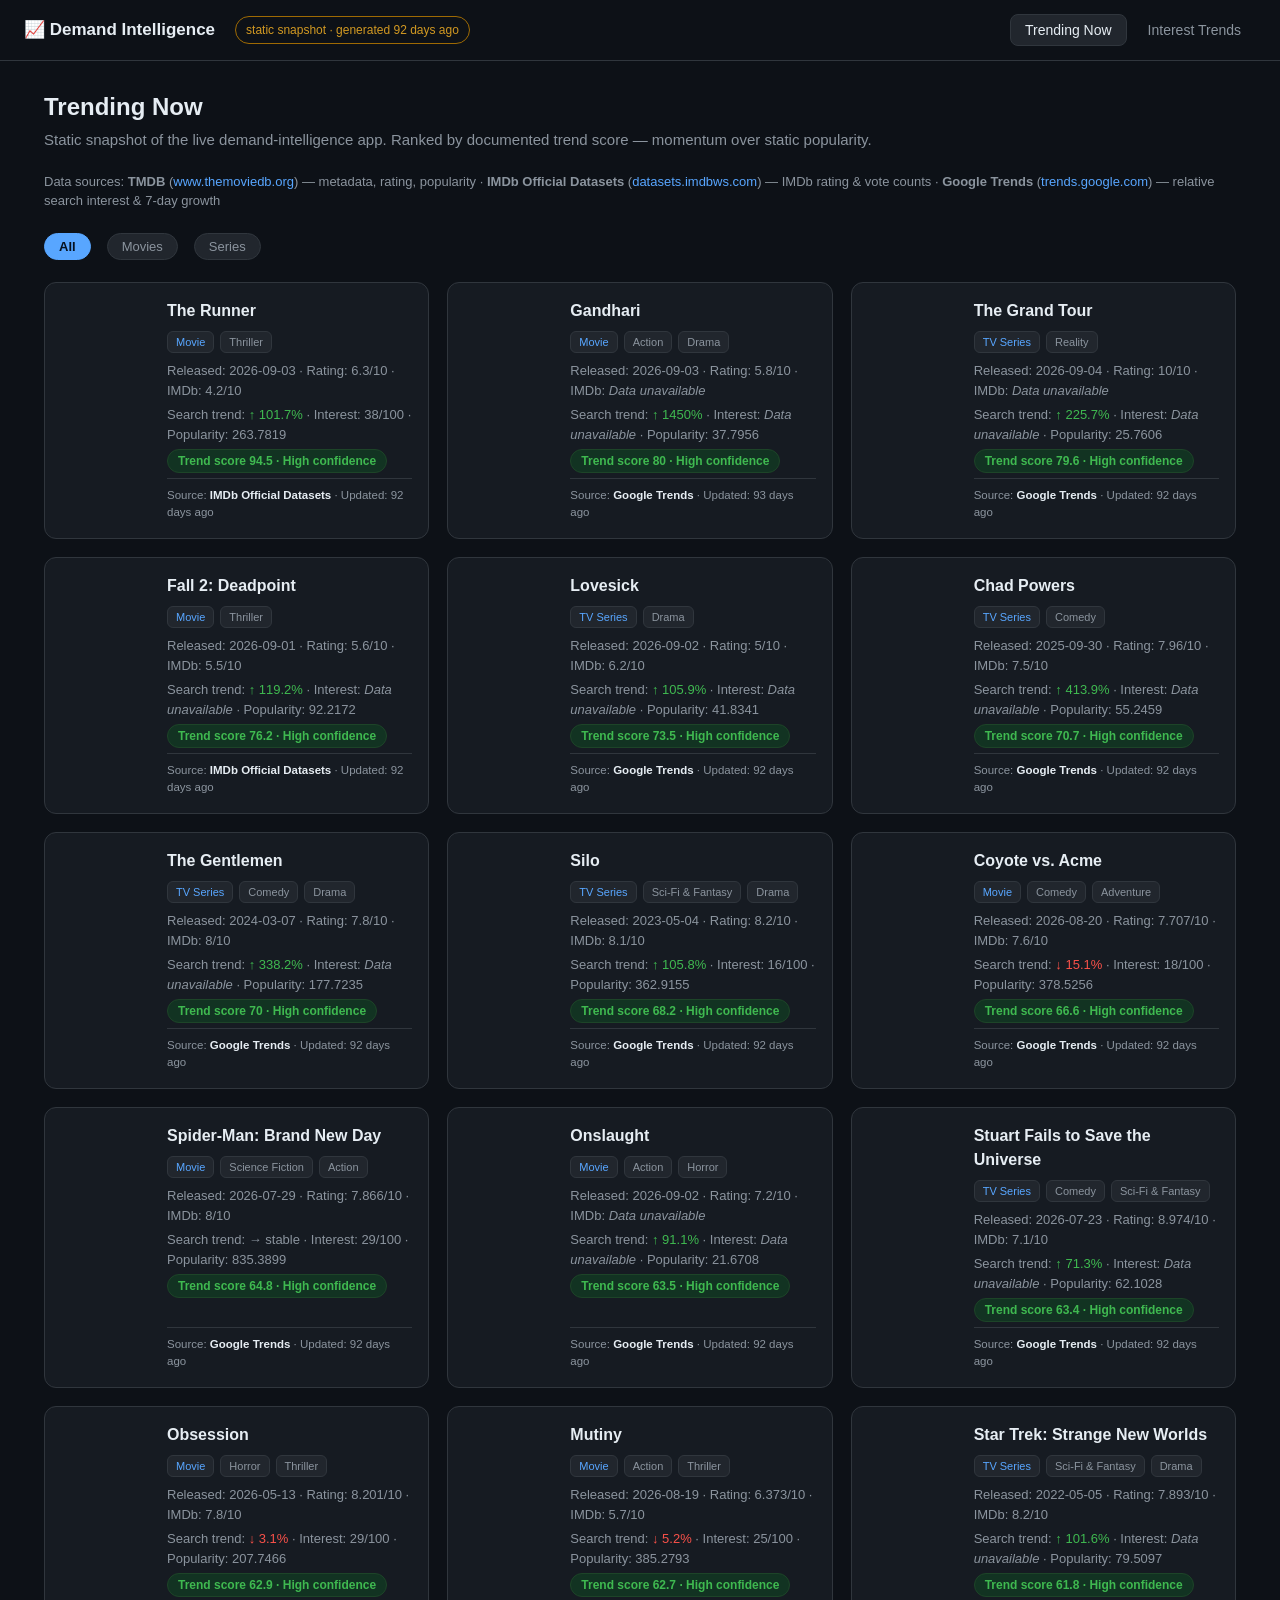
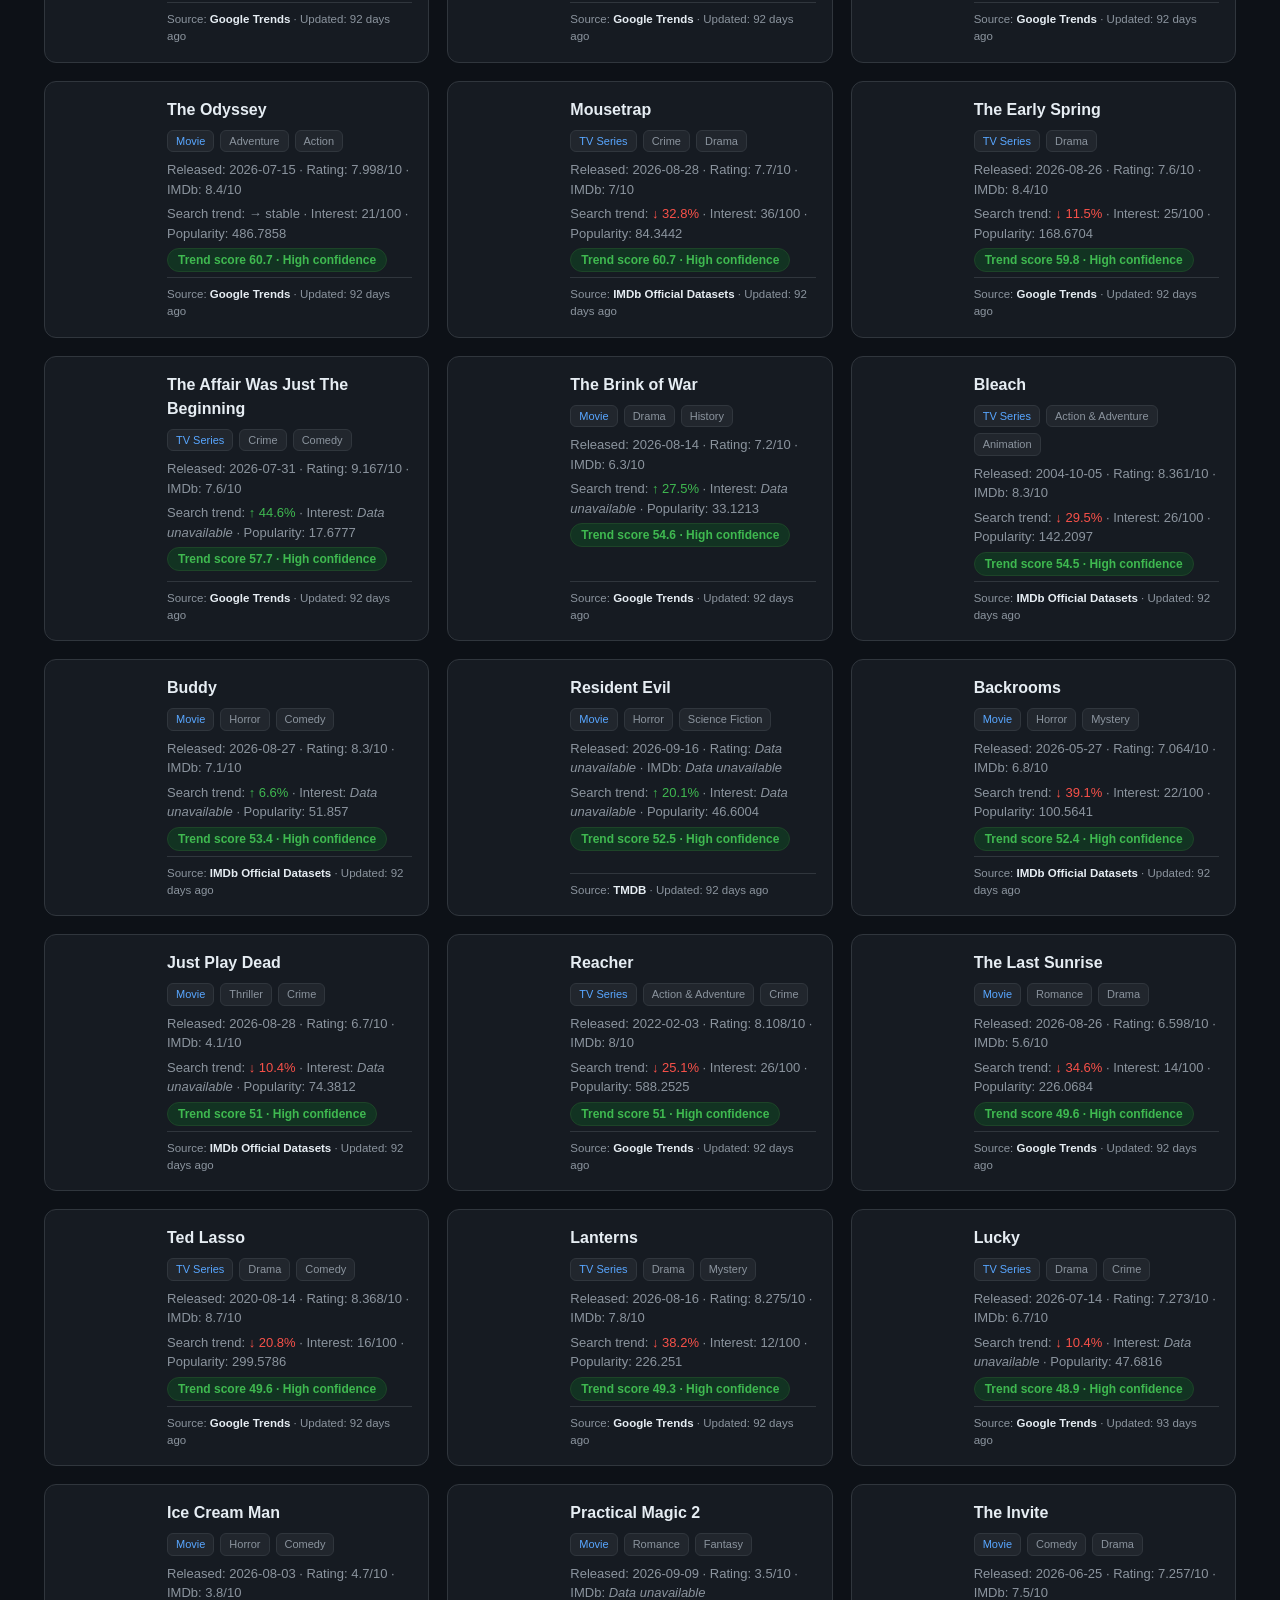
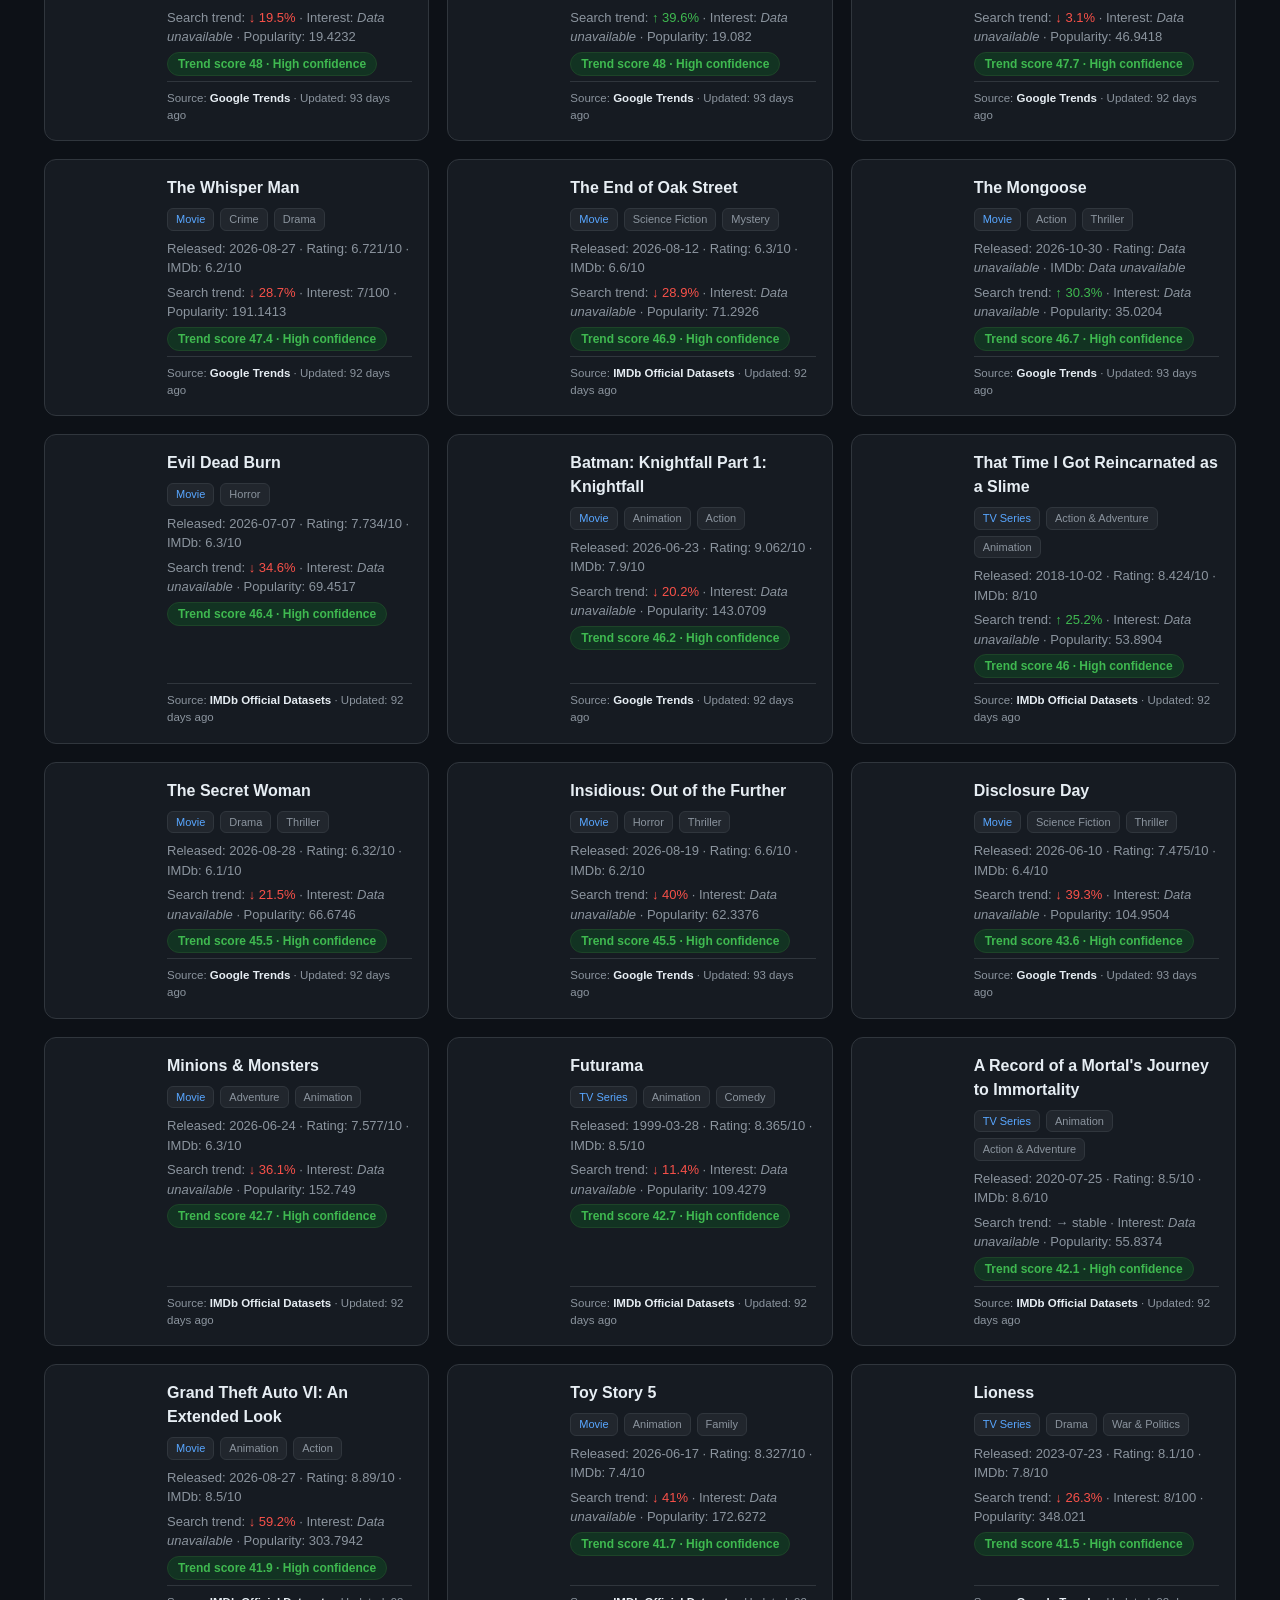
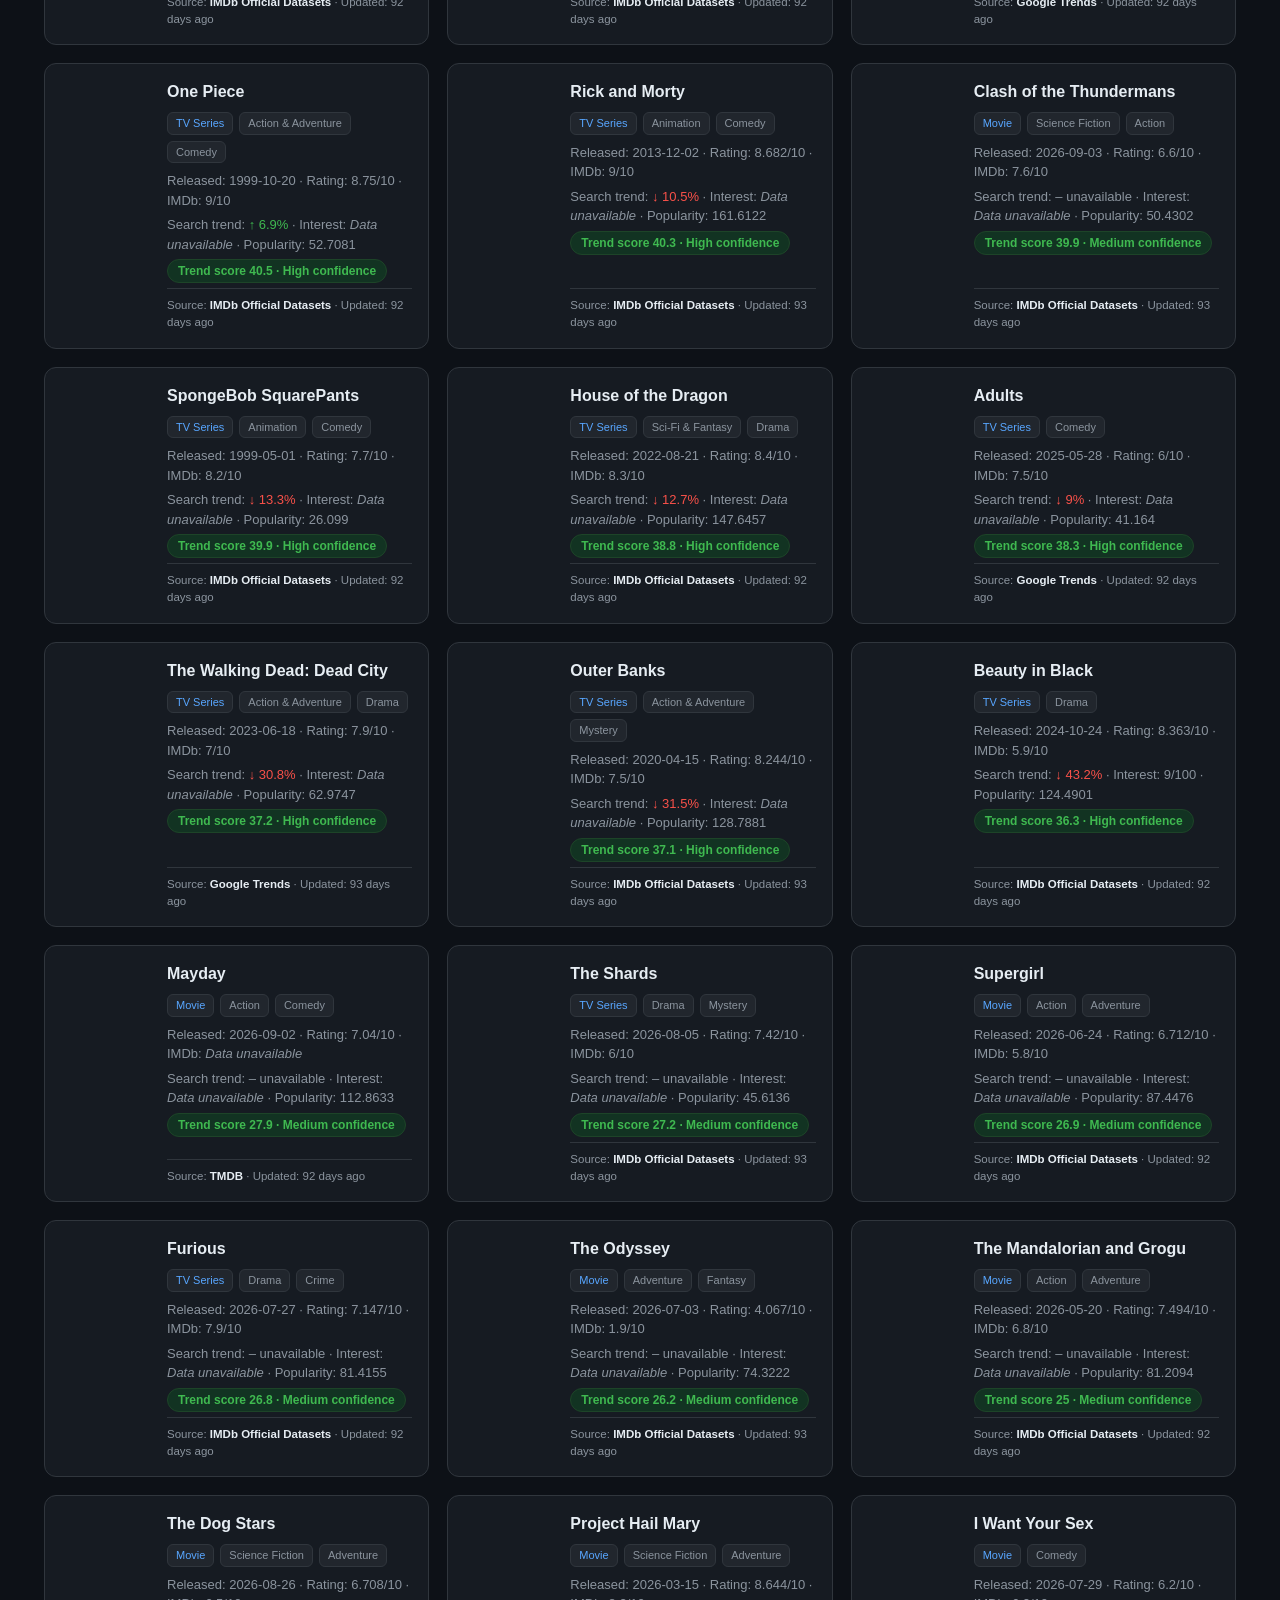
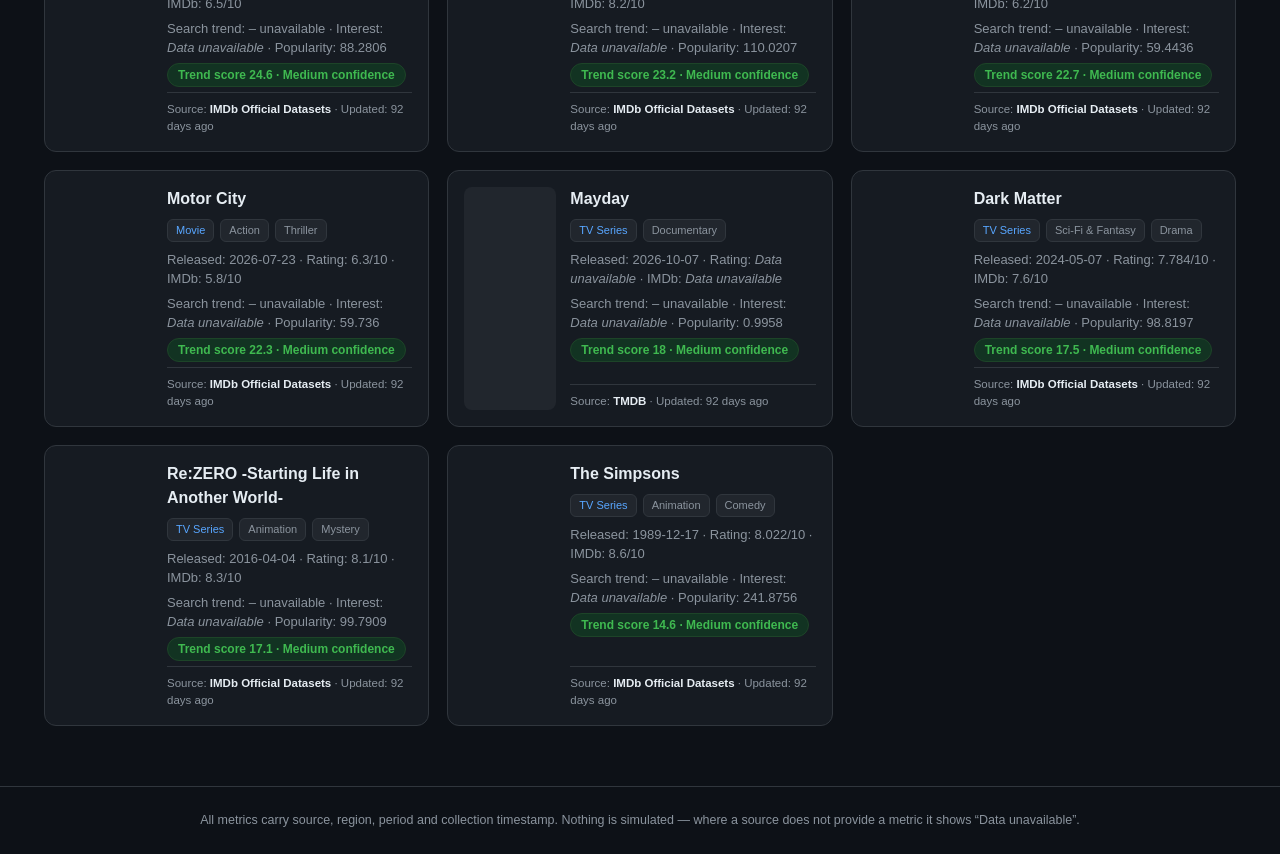
==== site/index.html @ 1aade465 "add static snapshot exporter + GitHub Pages workflow; fix sqlite3.Row .get() crash - export_static.p" ====
<!DOCTYPE html>
<html lang="en">
<head>
<meta charset="UTF-8">
<meta name="viewport" content="width=device-width, initial-scale=1.0">
<title>Demand Intelligence — Movies & Series</title>
<style>
:root { --bg:#0d1117; --panel:#161b22; --border:#30363d; --text:#e6edf3; --muted:#8b949e;
  --accent:#3fb950; --accent2:#58a6ff; --down:#f85149; }
* { box-sizing:border-box; margin:0; }
body { background:var(--bg); color:var(--text); font:15px/1.5 -apple-system,"Segoe UI",Roboto,sans-serif; }
header { display:flex; align-items:center; gap:20px; flex-wrap:wrap; padding:14px 24px;
  border-bottom:1px solid var(--border); }
.brand { font-weight:700; font-size:17px; }
.snapchip { font-size:12px; color:#d29922; border:1px solid #9e6a03; border-radius:999px; padding:4px 10px; }
nav { display:flex; gap:6px; margin-left:auto; flex-wrap:wrap; }
.nav-btn { background:none; border:1px solid transparent; color:var(--muted); padding:7px 14px;
  border-radius:8px; cursor:pointer; font-size:14px; }
.nav-btn.active { background:#21262d; color:var(--text); border-color:var(--border); }
main { max-width:1240px; margin:0 auto; padding:28px 24px 60px; }
h1 { font-size:24px; margin-bottom:4px; }
.sub { color:var(--muted); margin-bottom:20px; }
.hidden { display:none !important; }
.filters { display:flex; flex-wrap:wrap; gap:16px; margin-bottom:22px; }
.pill { background:#21262d; border:1px solid var(--border); color:var(--muted);
  border-radius:999px; padding:5px 14px; cursor:pointer; font-size:13px; }
.pill.active { background:var(--accent2); border-color:var(--accent2); color:#06111f; font-weight:600; }
.grid { display:grid; grid-template-columns:repeat(auto-fill,minmax(300px,1fr)); gap:18px; }
.card { background:var(--panel); border:1px solid var(--border); border-radius:12px; padding:16px;
  cursor:pointer; display:flex; gap:14px; transition:transform .12s,border-color .12s; }
.card:hover { transform:translateY(-3px); border-color:var(--accent2); }
.poster { width:92px; min-height:130px; border-radius:8px; background:#21262d; object-fit:cover; flex-shrink:0; }
.card-body { flex:1; min-width:0; display:flex; flex-direction:column; gap:5px; }
.card-title { font-weight:700; font-size:16px; }
.meta { color:var(--muted); font-size:13px; }
.badge { font-size:11px; border-radius:6px; padding:2px 8px; background:#21262d;
  border:1px solid var(--border); color:var(--muted); }
.badge.type { color:var(--accent2); }
.badges { display:flex; gap:6px; flex-wrap:wrap; margin:3px 0; }
.up { color:var(--accent); } .down { color:var(--down); } .flat { color:var(--muted); }
.unavail { color:var(--muted); font-style:italic; }
.score-pill { align-self:flex-start; font-size:12px; font-weight:700; background:#123322;
  color:var(--accent); border:1px solid #1d4428; border-radius:999px; padding:2px 10px; }
.prov { margin-top:auto; padding-top:8px; border-top:1px solid var(--border); font-size:11.5px; color:var(--muted); }
.prov b { color:var(--text); }
.spark { width:120px; height:34px; flex-shrink:0; }
.irow { display:flex; align-items:center; gap:14px; background:var(--panel); border:1px solid var(--border);
  border-radius:12px; padding:14px 18px; cursor:pointer; margin-bottom:10px; flex-wrap:wrap; }
.irow:hover { border-color:var(--accent2); }
.dir { font-weight:700; min-width:130px; }
.sources { margin:14px 0 22px; font-size:13px; color:var(--muted); }
.sources a { color:var(--accent2); text-decoration:none; }
.modal { position:fixed; inset:0; background:rgba(0,0,0,.7); display:flex; align-items:flex-start;
  justify-content:center; padding:40px 16px; overflow-y:auto; z-index:50; }
.modal-card { position:relative; background:var(--panel); border:1px solid var(--border);
  border-radius:14px; max-width:760px; width:100%; padding:28px; }
.close-btn { position:absolute; top:14px; right:14px; background:#21262d; border:1px solid var(--border);
  color:var(--text); border-radius:8px; width:32px; height:32px; cursor:pointer; }
.detail-head { display:flex; gap:20px; margin-bottom:18px; flex-wrap:wrap; }
.detail-head .poster { width:140px; min-height:200px; }
.detail-head h2 { font-size:22px; margin-bottom:4px; }
.section { margin:18px 0; }
.section h3 { font-size:14px; text-transform:uppercase; letter-spacing:.05em; color:var(--muted); margin-bottom:8px; }
.bar-wrap { background:#21262d; border-radius:6px; height:12px; overflow:hidden; max-width:420px; }
.bar { height:100%; background:linear-gradient(90deg,var(--accent2),var(--accent)); }
table { width:100%; border-collapse:collapse; font-size:13px; margin-top:6px; }
th,td { text-align:left; padding:6px 8px; border-bottom:1px solid var(--border); }
th { color:var(--muted); font-weight:500; }
.why li { margin:4px 0 4px 18px; }
footer { text-align:center; color:var(--muted); font-size:12.5px; padding:24px; border-top:1px solid var(--border); }
.ago { font-size:11.5px; color:var(--muted); }
@media (max-width:640px){ .detail-head{flex-direction:column;} .card{flex-direction:column;} .poster{width:100%;height:160px;} }
</style>
</head>
<body>
<header>
  <div class="brand">📈 Demand Intelligence</div>
  <span class="snapchip" id="snapchip">static snapshot</span>
  <nav>
    <button class="nav-btn active" data-v="trending">Trending Now</button>
    <button class="nav-btn" data-v="interest">Interest Trends</button>
  </nav>
</header>
<main>
  <section id="view-trending">
    <h1>Trending Now</h1>
    <p class="sub">Static snapshot of the live demand-intelligence app. Ranked by documented trend score — momentum over static popularity.</p>
    <div class="sources" id="sources"></div>
    <div class="filters">
      <button class="pill active" data-t="all">All</button>
      <button class="pill" data-t="movie">Movies</button>
      <button class="pill" data-t="series">Series</button>
    </div>
    <div id="grid" class="grid"></div>
  </section>
  <section id="view-interest" class="hidden">
    <h1>Watch / Interest Trends</h1>
    <p class="sub">Direction of interest from real collected snapshots only. No synthetic history.</p>
    <div id="ilist"></div>
  </section>
</main>
<div id="modal" class="modal hidden"><div class="modal-card">
  <button class="close-btn" onclick="document.getElementById('modal').classList.add('hidden')">✕</button>
  <div id="modal-body"></div>
</div></div>
<footer>All metrics carry source, region, period and collection timestamp. Nothing is simulated — where a source does not provide a metric it shows “Data unavailable”.</footer>
<script>
let DATA=null, filterType="all";
const esc=s=>String(s??"").replace(/[&<>"]/g,c=>({"&":"&amp;","<":"&lt;",">":"&gt;",'"':"&quot;"}[c]));
const fmt=(v,s="")=>(v===null||v===undefined)?`<span class="unavail">Data unavailable</span>`:`${v}${s}`;
const arrow=p=>(p===null||p===undefined)?`<span class="flat">– unavailable</span>`:p>2?`<span class="up">↑ ${p}%</span>`:p<-2?`<span class="down">↓ ${Math.abs(p)}%</span>`:`<span class="flat">→ stable</span>`;
const ago=ts=>{if(!ts)return"never";const s=(Date.now()-new Date(ts))/1000;return s<3600?`${Math.max(1,Math.round(s/60))} min ago`:s<86400?`${Math.round(s/3600)} hours ago`:`${Math.round(s/86400)} days ago`;};
const typeBadge=t=>`<span class="badge type">${t==="series"?"TV Series":"Movie"}</span>`;

function card(t){
  const poster=t.poster_url?`<img class="poster" src="${esc(t.poster_url)}" loading="lazy" onerror="this.style.visibility='hidden'">`:`<div class="poster"></div>`;
  return `<div class="card" onclick="detail(${t.id})">${poster}<div class="card-body">
    <div class="card-title">${esc(t.title)}</div>
    <div class="badges">${typeBadge(t.type)}${t.genres.slice(0,2).map(g=>`<span class="badge">${esc(g)}</span>`).join("")}</div>
    <div class="meta">Released: ${t.release_date??"unknown"} · Rating: ${fmt(t.rating,"/10")} · IMDb: ${fmt(t.imdb_rating,"/10")}</div>
    <div class="meta">Search trend: ${arrow(t.search_growth_pct)} · Interest: ${fmt(t.search_interest,"/100")} · Popularity: ${fmt(t.popularity)}</div>
    <span class="score-pill">Trend score ${t.trend_score} · ${esc(t.confidence)} confidence</span>
    <div class="prov">Source: <b>${esc(Object.values(t.provenance)[0]?.source??"n/a")}</b> · Updated: ${ago(t.last_updated)}</div>
  </div></div>`;
}
function render(){
  const list=DATA.titles.filter(t=>filterType==="all"||t.type===filterType);
  document.getElementById("grid").innerHTML=list.map(card).join("")||`<p class="sub">No titles.</p>`;
  document.getElementById("ilist").innerHTML=list.map(t=>{
    const s=(t.history||[]).map(h=>h.search_interest).filter(v=>v!=null);
    const dir=(t.search_growth_pct??-999)>2?"up":(t.search_growth_pct??0)<-2?"down":"flat";
    const label=(t.search_growth_pct??null)===null?`<span class="unavail">trend unavailable</span>`
      :dir==="up"?"↑ Increasing":dir==="down"?"↓ Decreasing":"→ Stable";
    const spark=s.length>=2?(()=>{const mn=Math.min(...s),mx=Math.max(...s),r=mx-mn||1;
      return `<svg class="spark" viewBox="0 0 100 30" preserveAspectRatio="none"><polyline fill="none" stroke="${dir==="down"?"#f85149":"#3fb950"}" stroke-width="2" points="${s.map((v,i)=>`${i/(s.length-1)*100},${28-((v-mn)/r)*26}`).join(" ")}"/></svg>`;})()
      :`<span class="unavail">current signal only</span>`;
    return `<div class="irow" onclick="detail(${t.id})"><span class="dir ${dir}">${label}</span>${spark}
      <div><b>${esc(t.title)}</b><div class="meta">${typeBadge(t.type)} · ${esc(t.genres.slice(0,2).join(" / ")||"genre n/a")}</div></div>
      <div class="meta" style="margin-left:auto;text-align:right">Google Trends (7d)<br>${ago(t.last_updated)}</div></div>`;
  }).join("");
}
function detail(id){
  const t=DATA.titles.find(x=>x.id===id);
  const prov=Object.entries(t.provenance||{}).map(([n,p])=>
    `<tr><td>${esc(n)}</td><td>${fmt(p.value)}</td><td>${esc(p.source)}</td><td>${esc(p.region)}</td><td>${esc(p.period||"current")}</td><td>${ago(p.collected_at)}</td></tr>`).join("");
  const hist=(t.history||[]).filter(h=>h.popularity!=null);
  document.getElementById("modal-body").innerHTML=`
    <div class="detail-head">
      ${t.poster_url?`<img class="poster" src="${esc(t.poster_url)}">`:`<div class="poster"></div>`}
      <div><h2>${esc(t.title)}</h2>
        <div class="badges">${typeBadge(t.type)}${t.genres.map(g=>`<span class="badge">${esc(g)}</span>`).join("")}</div>
        <div class="meta">Released: ${t.release_date??"unknown"} · Rating: ${fmt(t.rating,"/10")} · IMDb: ${fmt(t.imdb_rating,"/10")}${t.imdb_votes?` (${Number(t.imdb_votes).toLocaleString("en-US")} votes)`:""}</div>
        <p class="meta" style="margin-top:8px">${esc(t.overview||"No description provided by source.")}</p></div></div>
    <div class="section"><h3>Current demand (trend score)</h3>
      <div class="bar-wrap"><div class="bar" style="width:${t.trend_score??0}%"></div></div>
      <div class="meta">${fmt(t.trend_score,"/100")} · confidence ${esc(t.confidence||"unavailable")}</div></div>
    <div class="section"><h3>Why it is trending</h3><ul class="why">${t.why_trending.map(w=>`<li>${esc(w)}</li>`).join("")}</ul></div>
    <div class="section"><h3>Search trend</h3>${arrow(t.search_growth_pct)} · interest ${fmt(t.search_interest,"/100")}<div class="meta">Source: Google Trends · last 7 days</div></div>
    ${hist.length>=2?`<div class="section"><h3>Popularity trend (real snapshots)</h3>
      <svg width="100%" height="100" viewBox="0 0 400 100" preserveAspectRatio="none"><polyline fill="none" stroke="#3fb950" stroke-width="2.5" points="${hist.map((h,i)=>`${i/(hist.length-1)*400},${95-(h.popularity/Math.max(...hist.map(x=>x.popularity)))*90}`).join(" ")}"/></svg>
      <div class="meta">${hist.length} snapshots · first ${ago(hist[0].collected_at)}</div></div>`
      :`<div class="section"><h3>Interest trend</h3><span class="unavail">Current signal only — not enough snapshots for a real trend yet.</span></div>`}
    <div class="section"><h3>Data sources & provenance</h3>
      <table><tr><th>Metric</th><th>Value</th><th>Source</th><th>Region</th><th>Period</th><th>Updated</th></tr>${prov}</table></div>
    <div class="section"><h3>Last updated</h3><div>${ago(t.last_updated)} (${esc(t.last_updated||"")} UTC)</div></div>`;
  document.getElementById("modal").classList.remove("hidden");
}
document.querySelectorAll(".nav-btn").forEach(b=>b.onclick=()=>{
  document.querySelectorAll(".nav-btn").forEach(x=>x.classList.toggle("active",x===b));
  document.getElementById("view-trending").classList.toggle("hidden",b.dataset.v!=="trending");
  document.getElementById("view-interest").classList.toggle("hidden",b.dataset.v!=="interest");
});
document.querySelectorAll(".pill[data-t]").forEach(p=>p.onclick=()=>{
  document.querySelectorAll(".pill[data-t]").forEach(x=>x.classList.toggle("active",x===p));
  filterType=p.dataset.t; render();
});
fetch("data.json").then(r=>r.json()).then(d=>{
  DATA=d;
  document.getElementById("snapchip").textContent=`static snapshot · generated ${ago(d.generated_at)}`;
  document.getElementById("sources").innerHTML="Data sources: "+d.sources.map(s=>`<b>${s.name}</b> (<a href="${s.url}" target="_blank" rel="noopener">${s.url.replace("https://","")}</a>) — ${s.provides}`).join(" · ");
  render();
});
document.getElementById("modal").onclick=e=>{if(e.target.id==="modal")e.currentTarget.classList.add("hidden")};
</script>
</body>
</html>
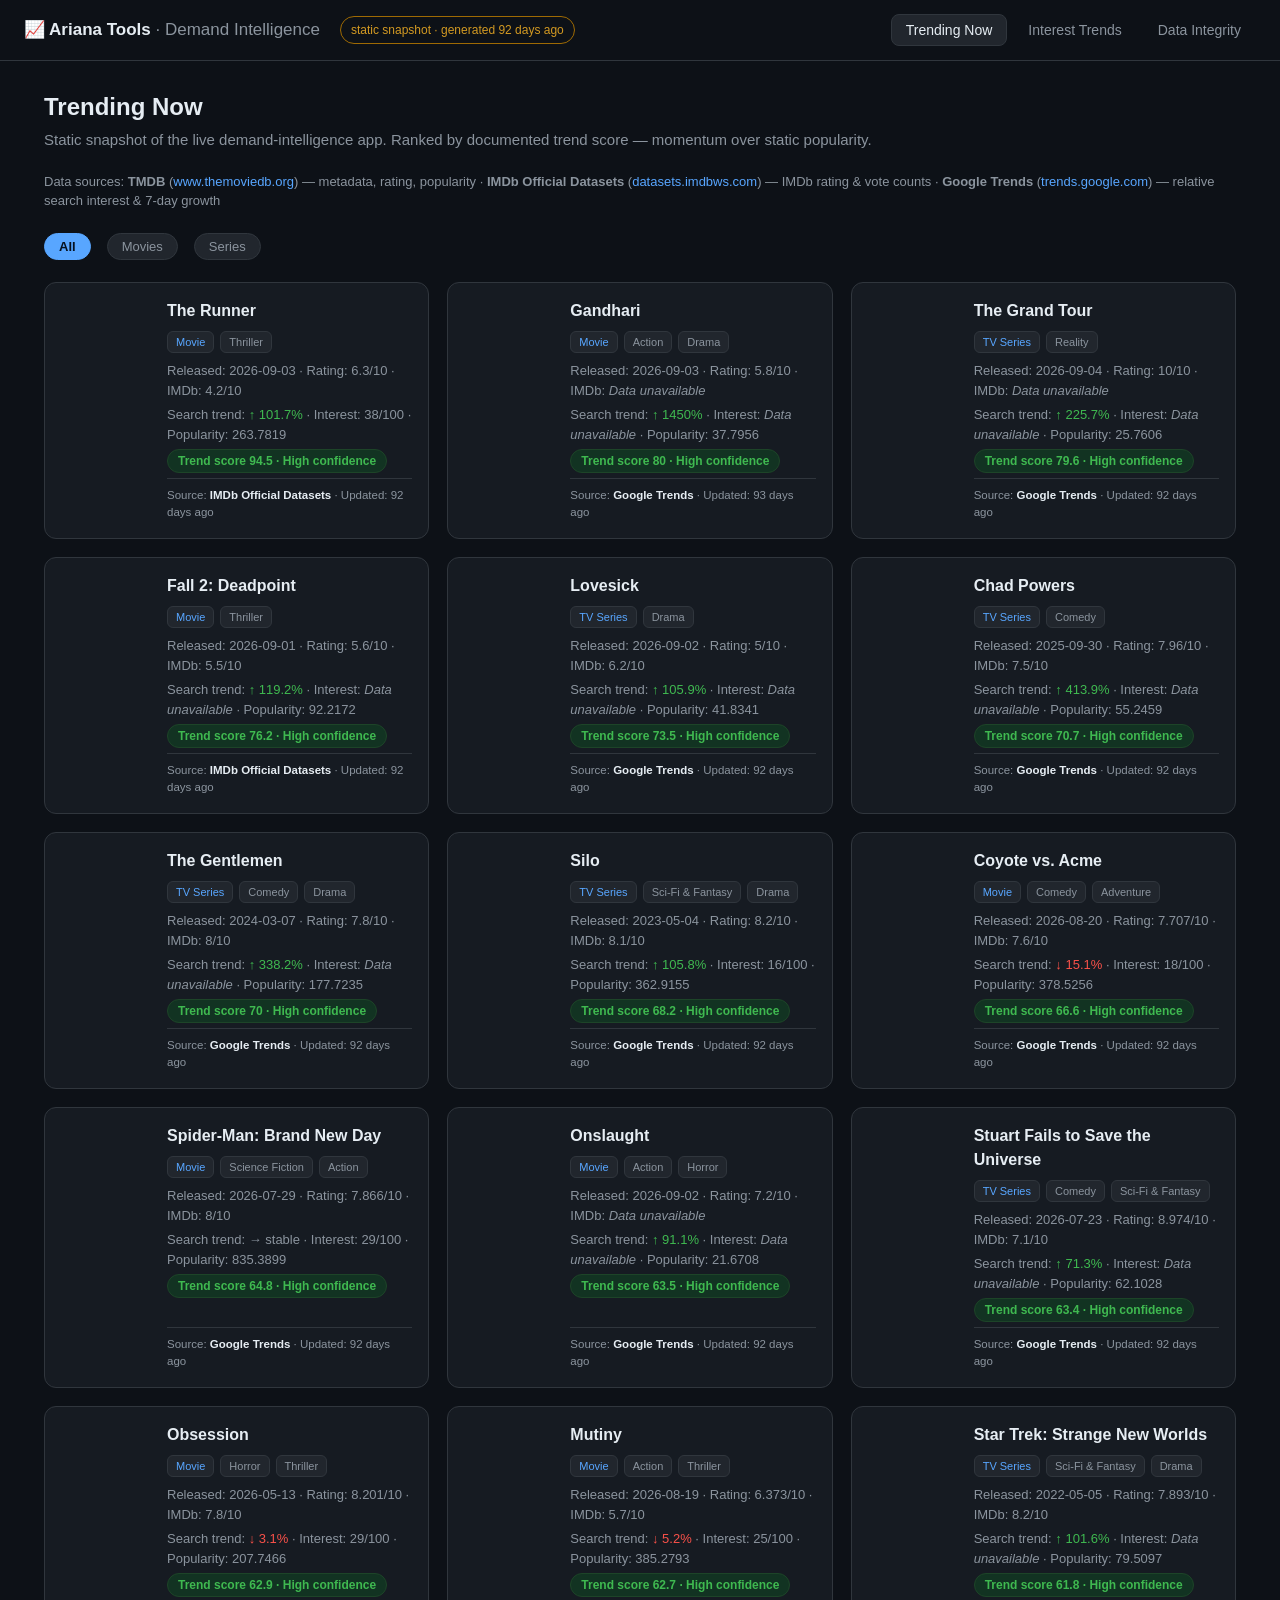
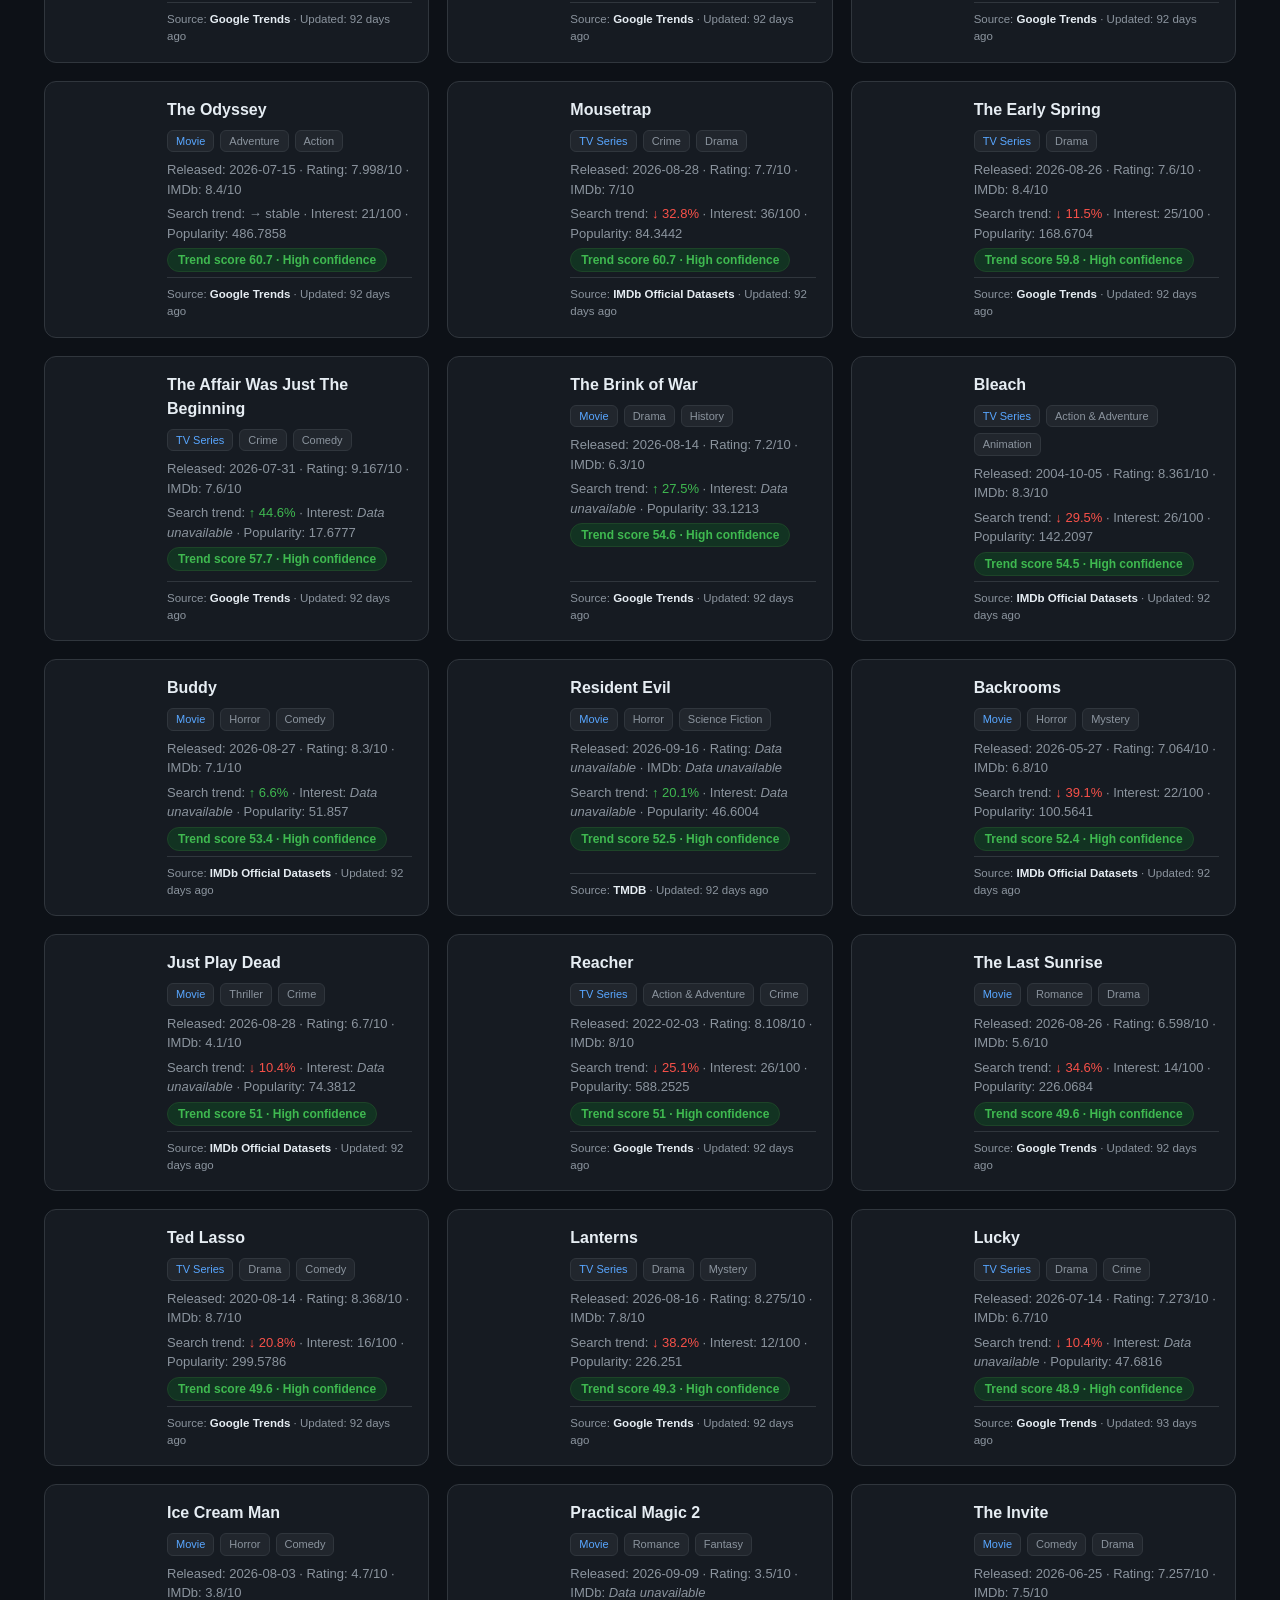
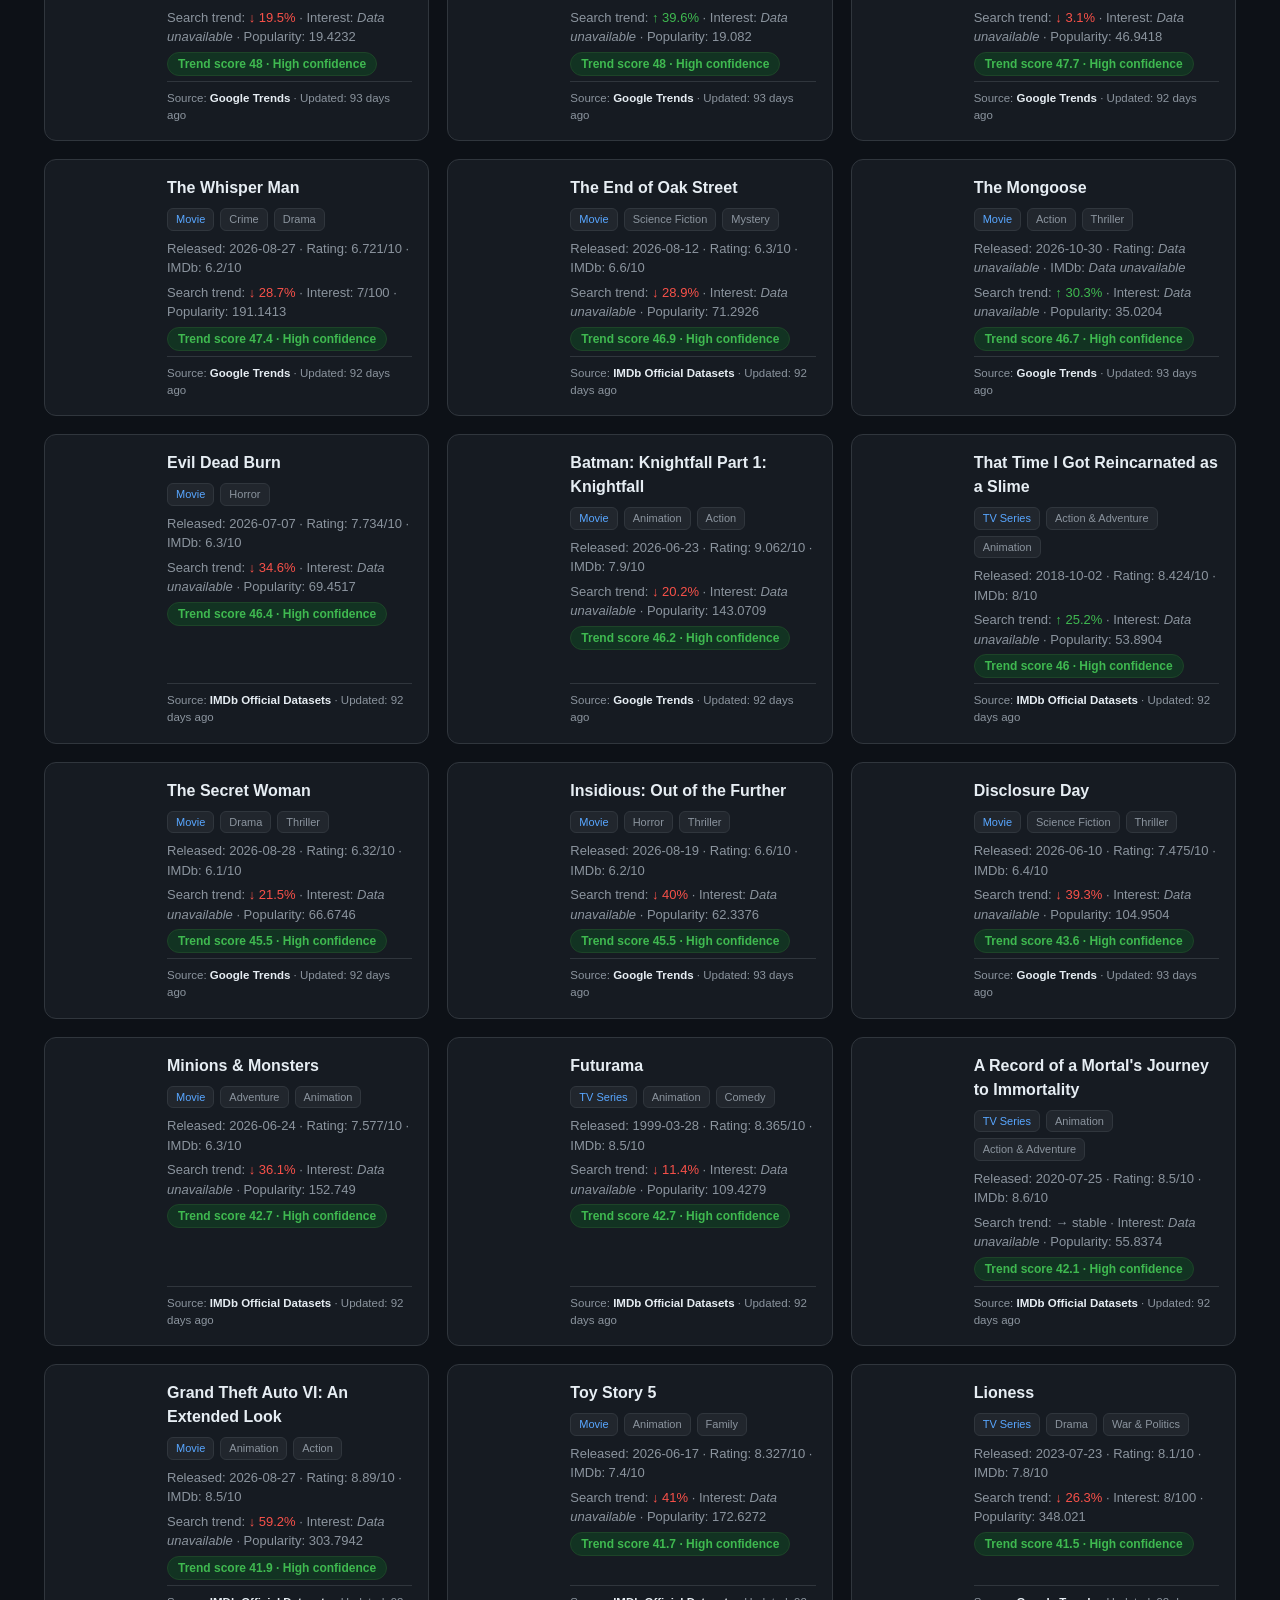
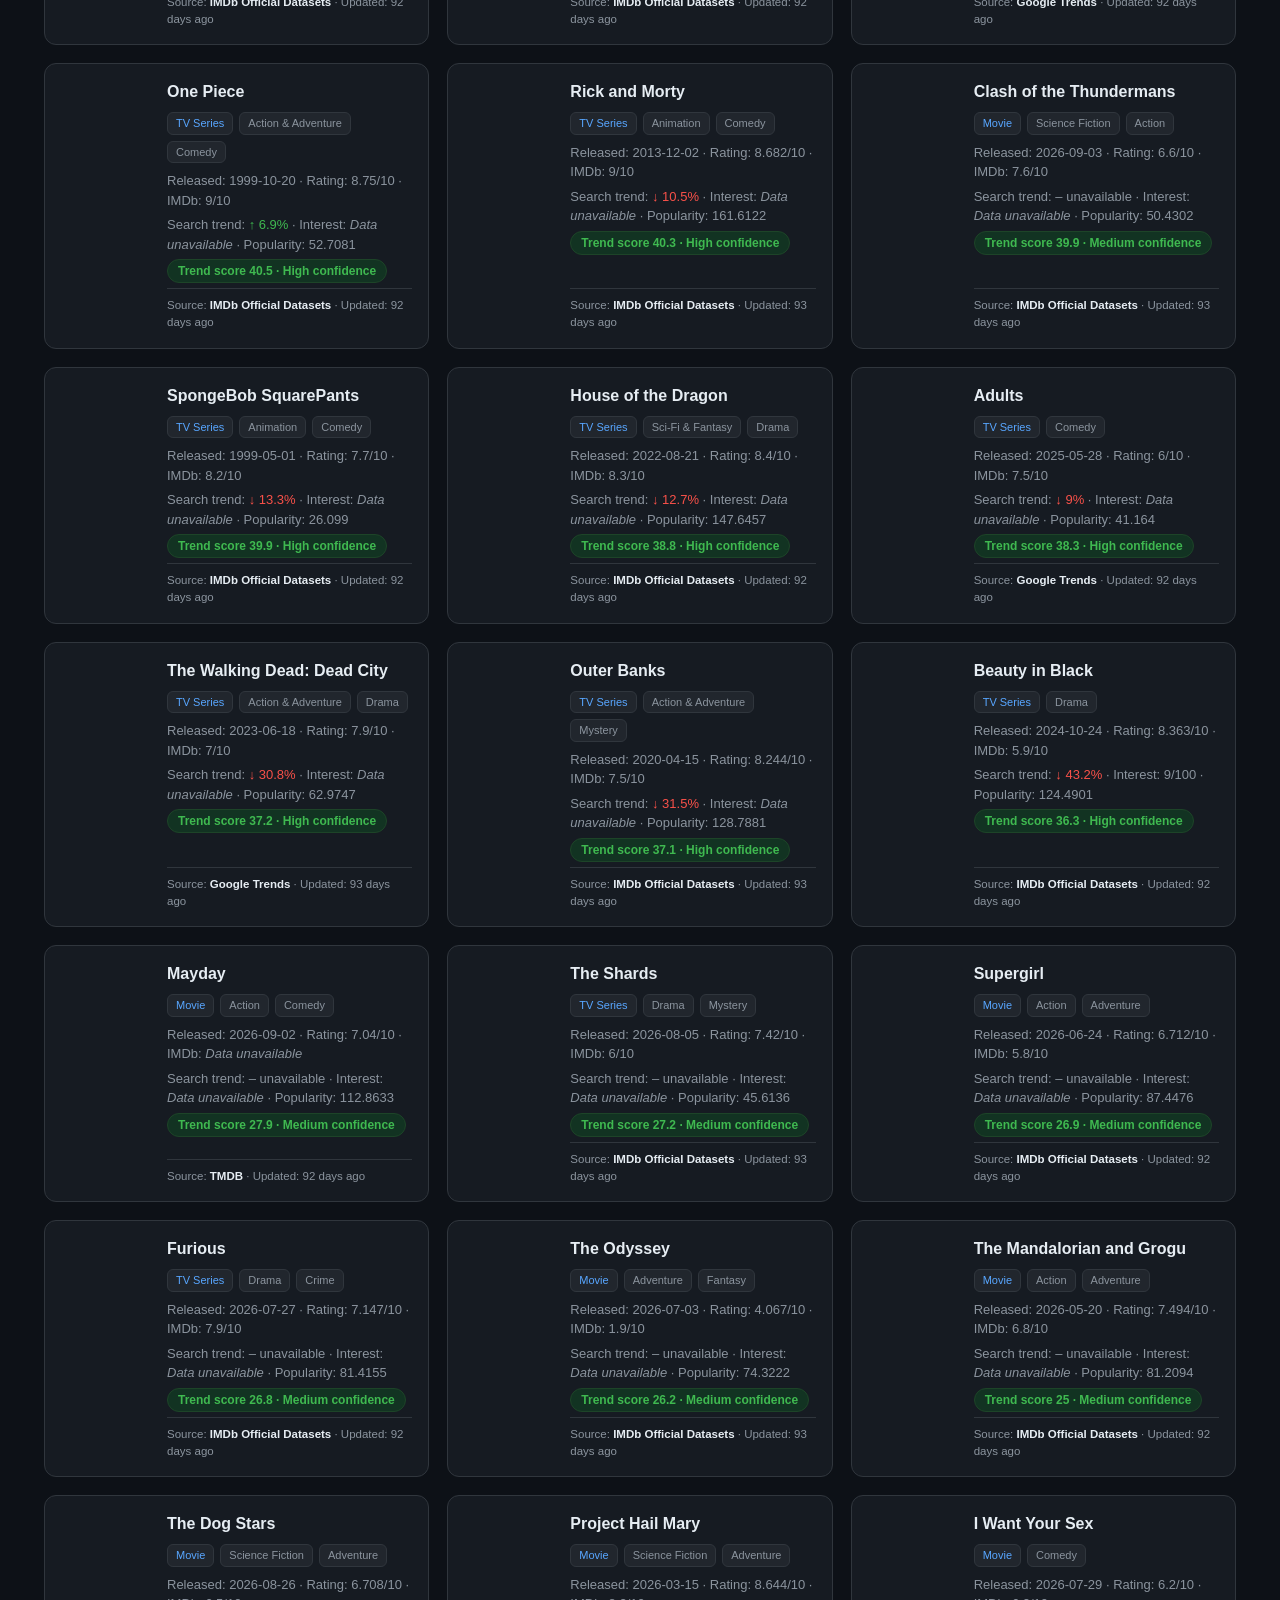
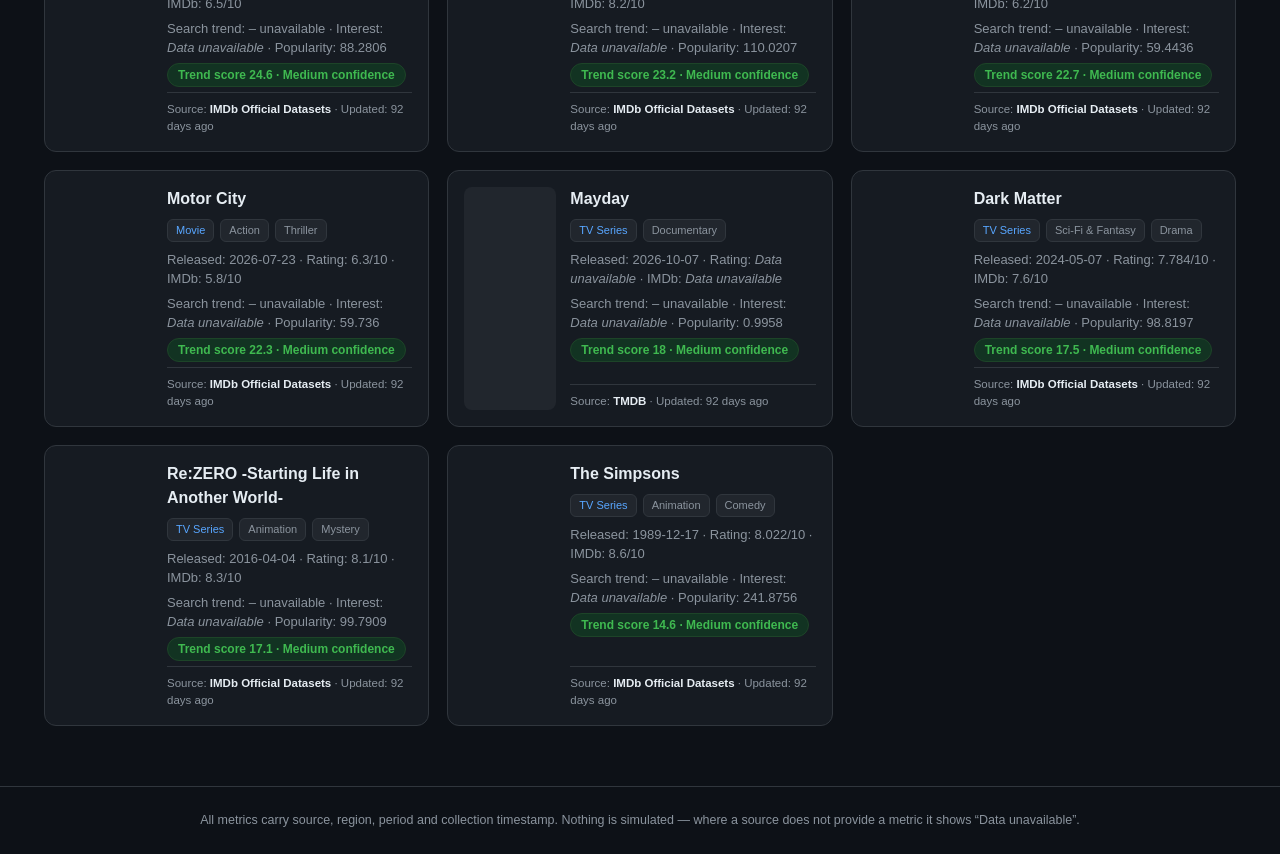
==== commit 74726e16: "rebrand to Ariana Tools; add Data Integrity view (live app + Pages site); refresh snapshot" ====
--- a/site/index.html
+++ b/site/index.html
@@ -3,7 +3,7 @@
 <head>
 <meta charset="UTF-8">
 <meta name="viewport" content="width=device-width, initial-scale=1.0">
-<title>Demand Intelligence — Movies & Series</title>
+<title>Ariana Tools — Demand Intelligence</title>
 <style>
 :root { --bg:#0d1117; --panel:#161b22; --border:#30363d; --text:#e6edf3; --muted:#8b949e;
   --accent:#3fb950; --accent2:#58a6ff; --down:#f85149; }
@@ -68,17 +68,25 @@
 th { color:var(--muted); font-weight:500; }
 .why li { margin:4px 0 4px 18px; }
 footer { text-align:center; color:var(--muted); font-size:12.5px; padding:24px; border-top:1px solid var(--border); }
+.icard { background:var(--panel); border:1px solid var(--border); border-radius:12px; padding:18px 20px; margin-bottom:16px; max-width:860px; }
+.icard h3 { font-size:15px; margin-bottom:8px; color:var(--accent2); }
+.icard p, .icard li { font-size:14px; }
+.icard ul { margin:6px 0 0 20px; }
+.icard li { margin-bottom:6px; }
+.icard a { color:var(--accent2); }
+.icard code { background:#21262d; border:1px solid var(--border); border-radius:4px; padding:1px 6px; font-size:12.5px; }
 .ago { font-size:11.5px; color:var(--muted); }
 @media (max-width:640px){ .detail-head{flex-direction:column;} .card{flex-direction:column;} .poster{width:100%;height:160px;} }
 </style>
 </head>
 <body>
 <header>
-  <div class="brand">📈 Demand Intelligence</div>
+  <div class="brand">📈 Ariana Tools <span style="color:var(--muted);font-weight:400">· Demand Intelligence</span></div>
   <span class="snapchip" id="snapchip">static snapshot</span>
   <nav>
     <button class="nav-btn active" data-v="trending">Trending Now</button>
     <button class="nav-btn" data-v="interest">Interest Trends</button>
+    <button class="nav-btn" data-v="integrity">Data Integrity</button>
   </nav>
 </header>
 <main>
@@ -97,6 +105,30 @@
     <h1>Watch / Interest Trends</h1>
     <p class="sub">Direction of interest from real collected snapshots only. No synthetic history.</p>
     <div id="ilist"></div>
+  </section>
+  <section id="view-integrity" class="hidden">
+    <h1>Data Integrity & Verification</h1>
+    <p class="sub">How this app proves its numbers are real — and how you can independently verify every one of them.</p>
+    <div class="icard"><h3>1 · Every number carries its own evidence</h3>
+      <p>Every metric is stored with four fields: <b>source</b>, <b>geographic region</b>, <b>time period</b>, and <b>collection timestamp</b>. Open any title's detail page and read the provenance table. If those fields were missing, the number would not be displayed at all.</p></div>
+    <div class="icard"><h3>2 · You can re-verify every source yourself — right now, for free</h3>
+      <ul>
+        <li><b>TMDB</b> — metadata, rating, popularity. Call the same public API and compare: our stored value must match exactly, because we store what the API returned, unmodified.</li>
+        <li><b>IMDb ratings & votes</b> — from IMDb's own free official dataset at <a href="https://datasets.imdbws.com" target="_blank" rel="noopener">datasets.imdbws.com</a>. Download <code>title.ratings.tsv.gz</code>, look up the IMDb id shown on our detail pages, and compare.</li>
+        <li><b>Google Trends</b> — search the same title at trends.google.com and observe the same relative-interest pattern for the last 7 days.</li>
+      </ul></div>
+    <div class="icard"><h3>3 · The app is structurally unable to invent data</h3>
+      <p>The database schema <b>rejects</b> any metric without a source and collection timestamp. When a provider fails, the app shows <i>"Data unavailable"</i> — it never interpolates, estimates, or fabricates values. Charts are drawn only from snapshots actually collected at listed timestamps; no synthetic history exists.</p></div>
+    <div class="icard"><h3>4 · Honest, documented limitations</h3>
+      <ul>
+        <li><b>Google Trends gives relative interest (0–100)</b> within a query window, not absolute search counts — labeled as such.</li>
+        <li><b>TMDB popularity</b> is TMDB's own metric — not viewership; this app never claims "views".</li>
+        <li><b>Values drift by design</b> — sources are live; that's why every value carries its collection-time stamp.</li>
+        <li><b>Rotten Tomatoes & Letterboxd</b> have no official public API → shown as "Data unavailable", never estimated.</li>
+        <li>Google Trends is queried via an unofficial client and is occasionally rate-limited; such runs simply collect nothing.</li>
+      </ul></div>
+    <div class="icard"><h3>5 · How to challenge a specific number</h3>
+      <p>Pick any title, note its provenance (source + timestamp), then query that source directly. If the source shows a different value, the collection-time stamp explains the difference. A value that cannot be reproduced from any source would be a genuine bug — and the architecture makes such a bug auditable.</p></div>
   </section>
 </main>
 <div id="modal" class="modal hidden"><div class="modal-card">
@@ -169,6 +201,7 @@
   document.querySelectorAll(".nav-btn").forEach(x=>x.classList.toggle("active",x===b));
   document.getElementById("view-trending").classList.toggle("hidden",b.dataset.v!=="trending");
   document.getElementById("view-interest").classList.toggle("hidden",b.dataset.v!=="interest");
+  document.getElementById("view-integrity").classList.toggle("hidden",b.dataset.v!=="integrity");
 });
 document.querySelectorAll(".pill[data-t]").forEach(p=>p.onclick=()=>{
   document.querySelectorAll(".pill[data-t]").forEach(x=>x.classList.toggle("active",x===p));
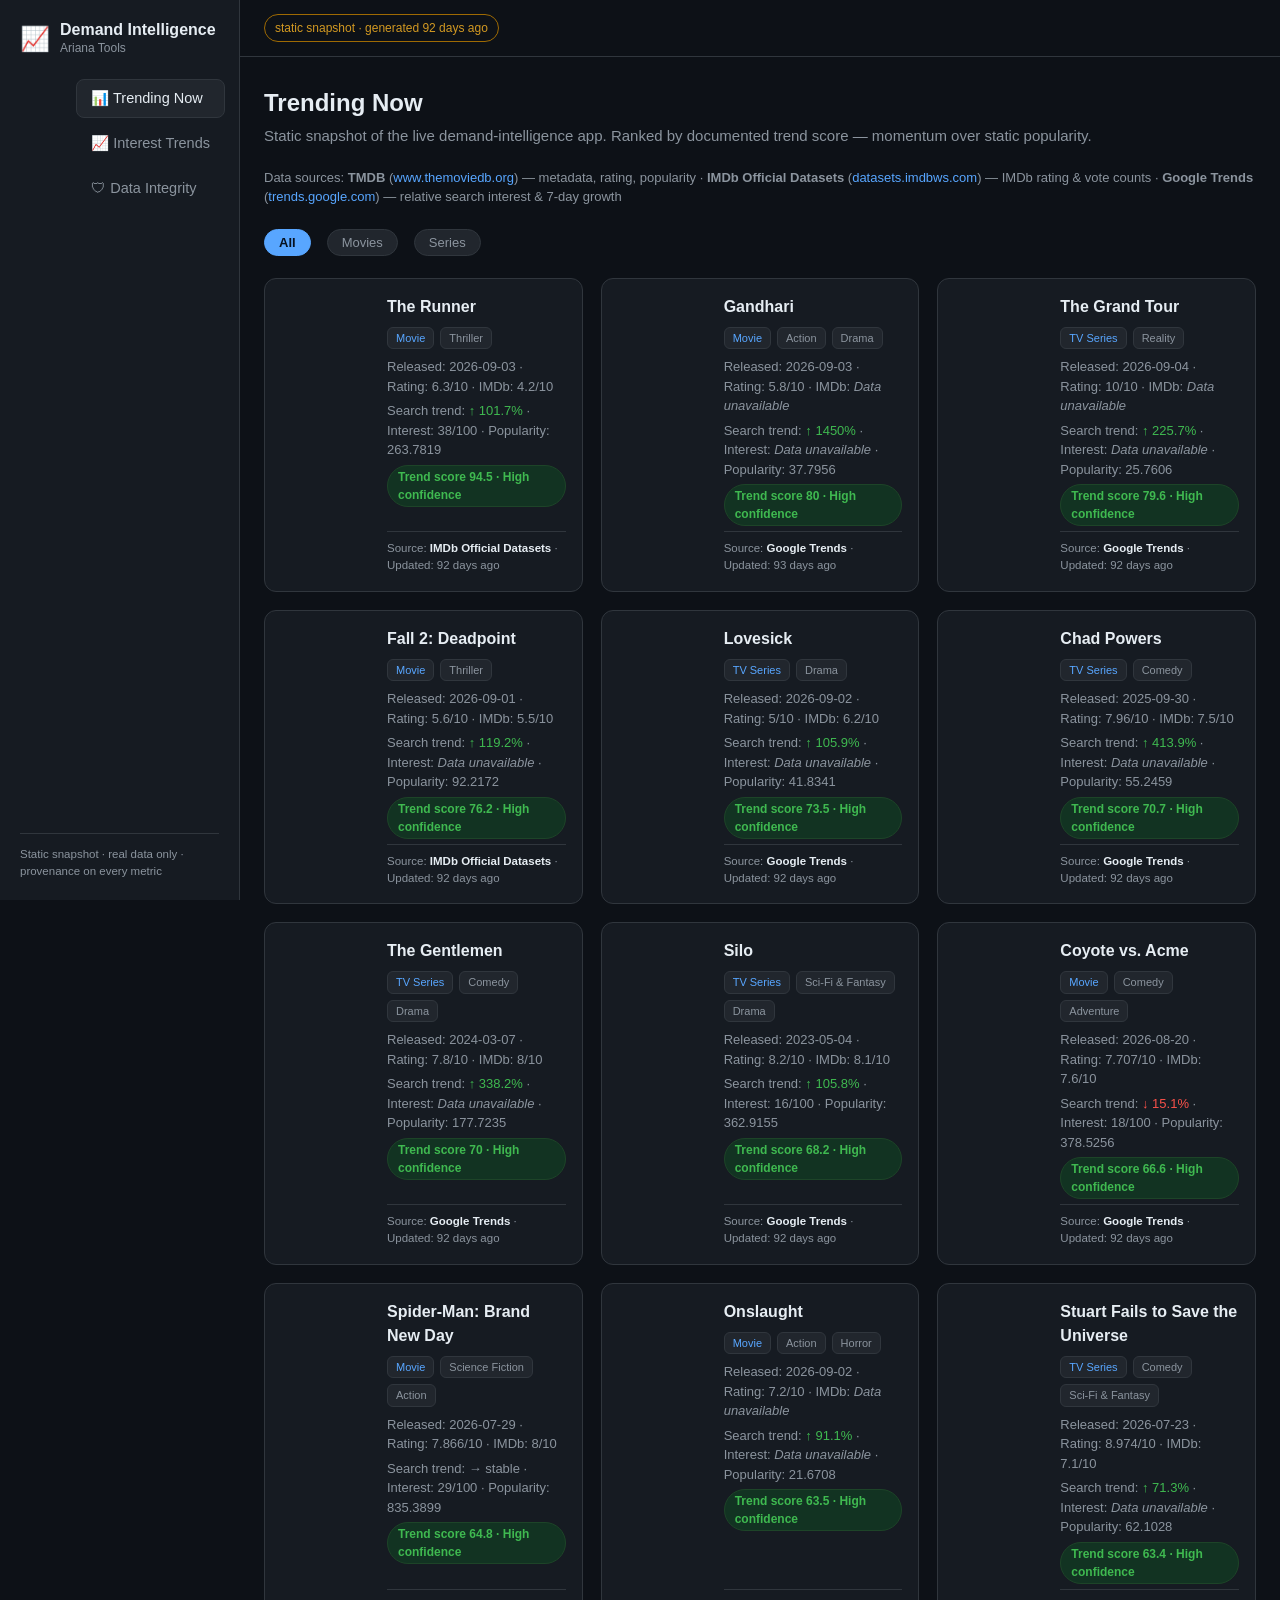
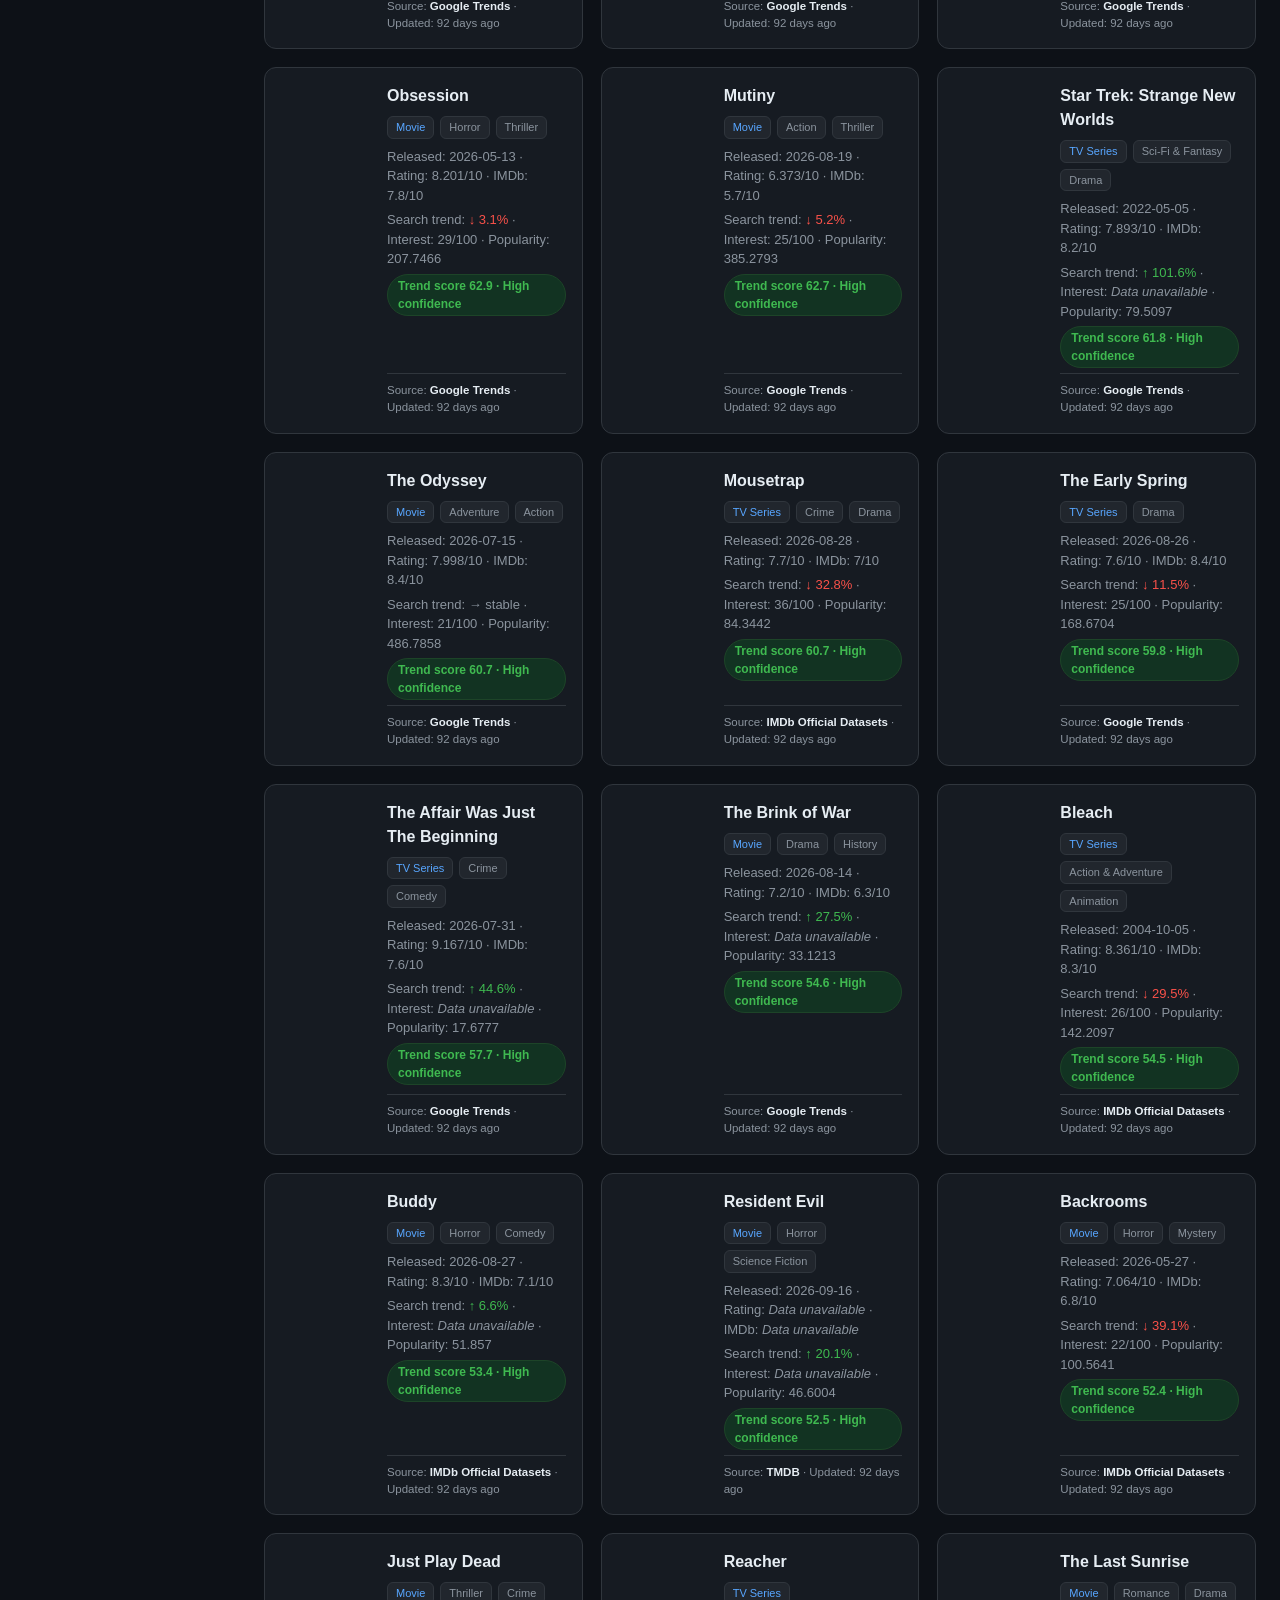
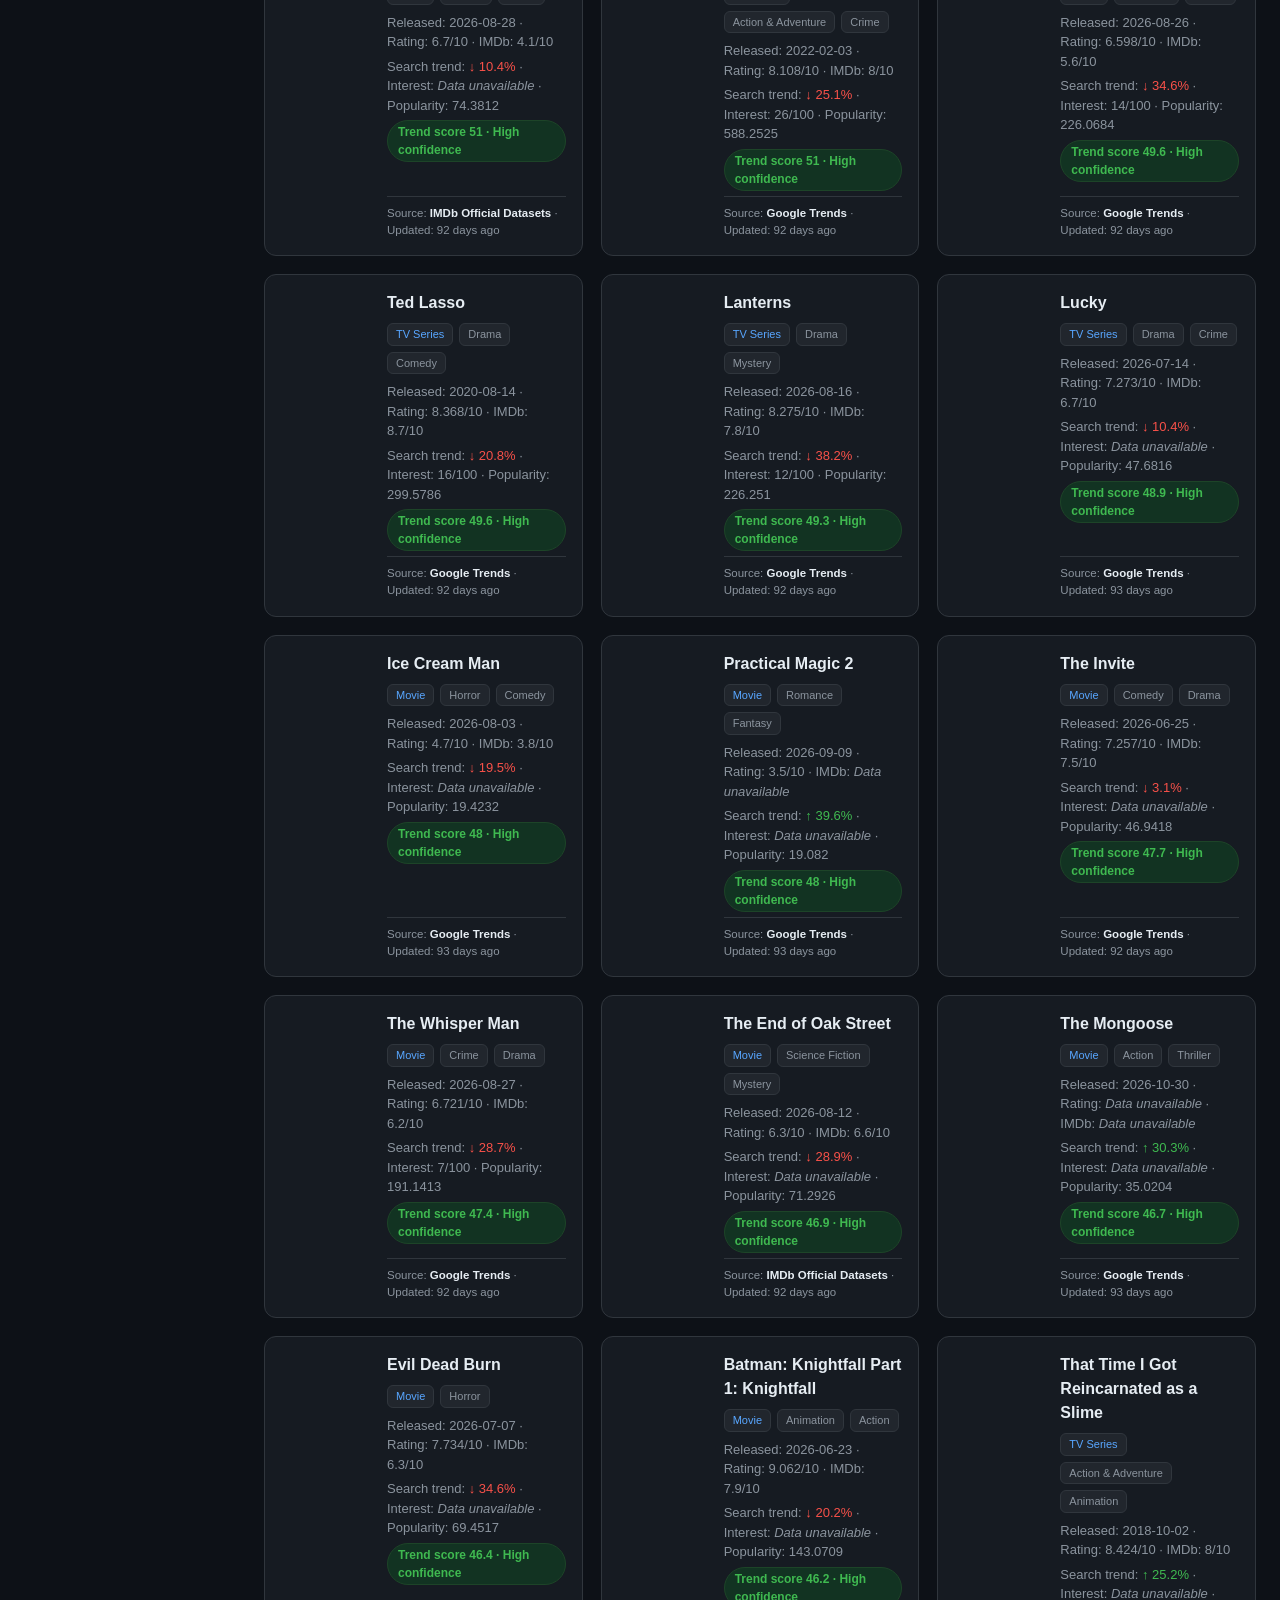
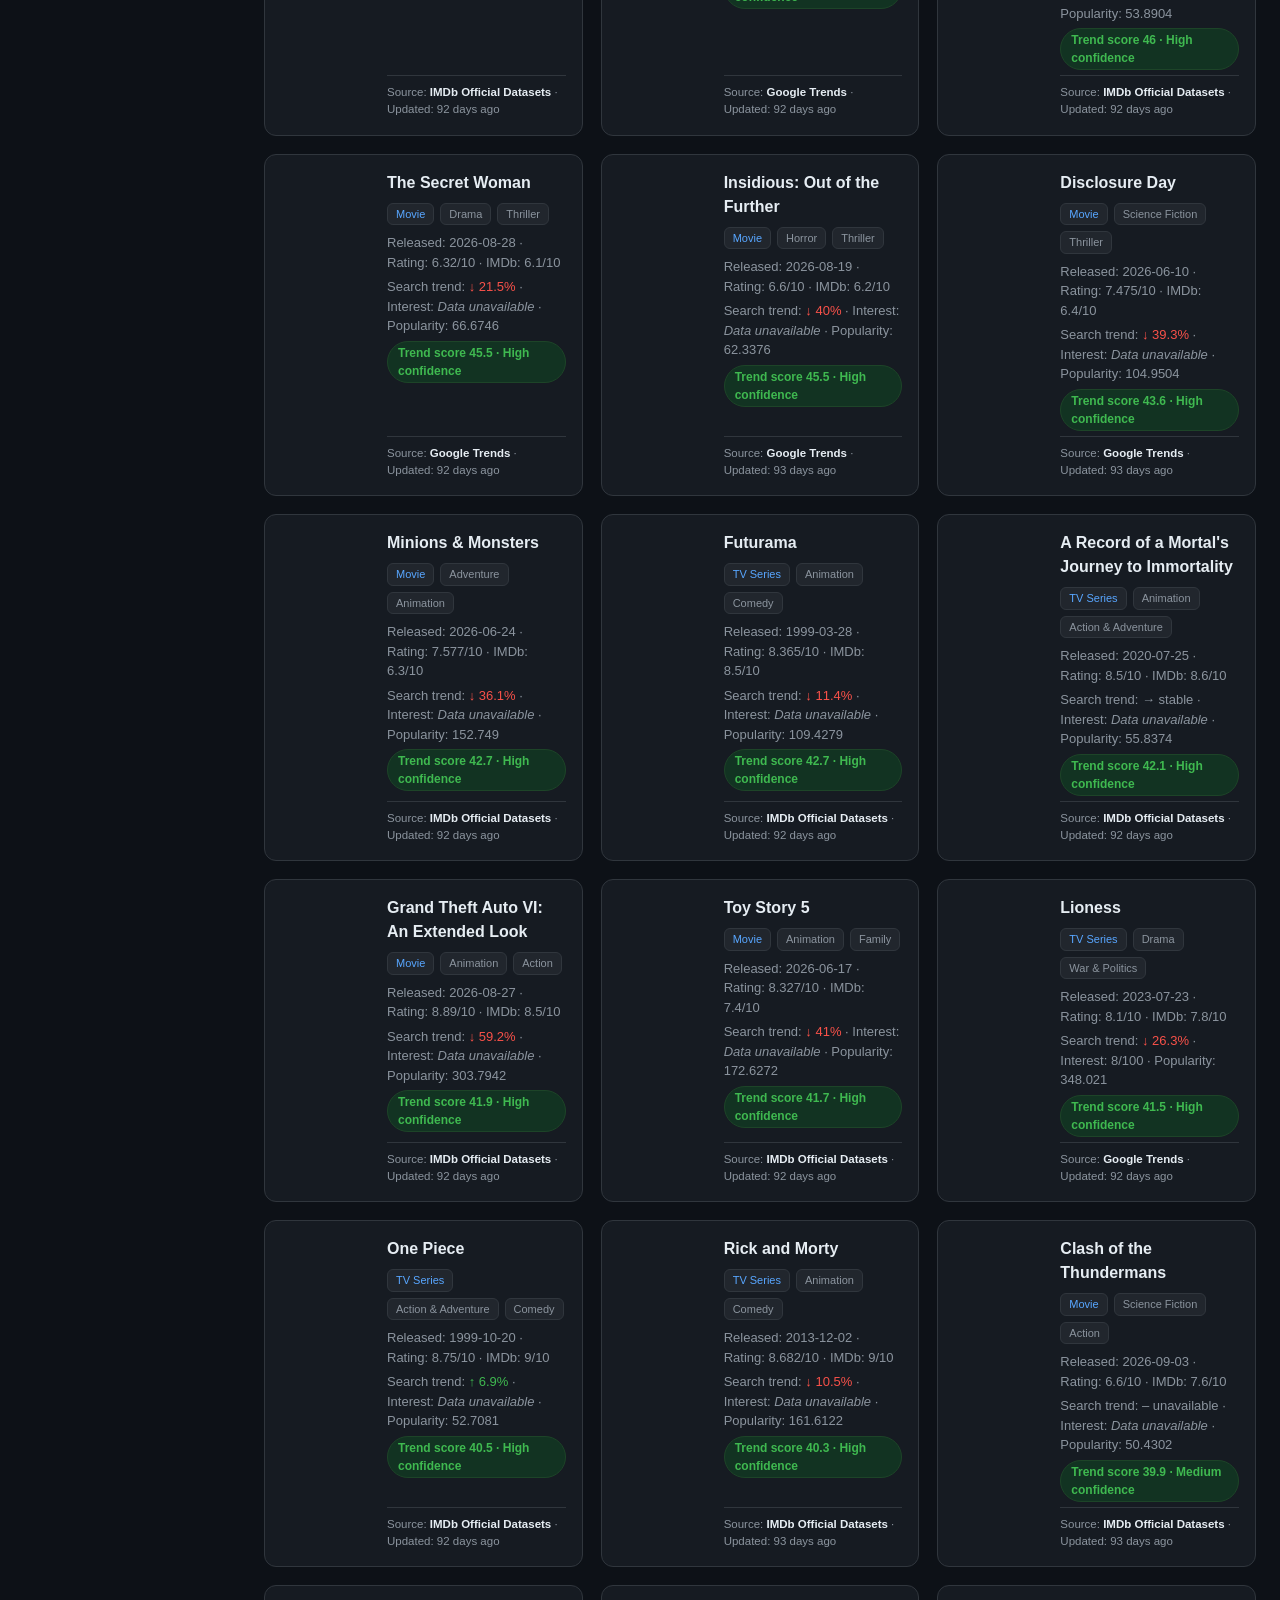
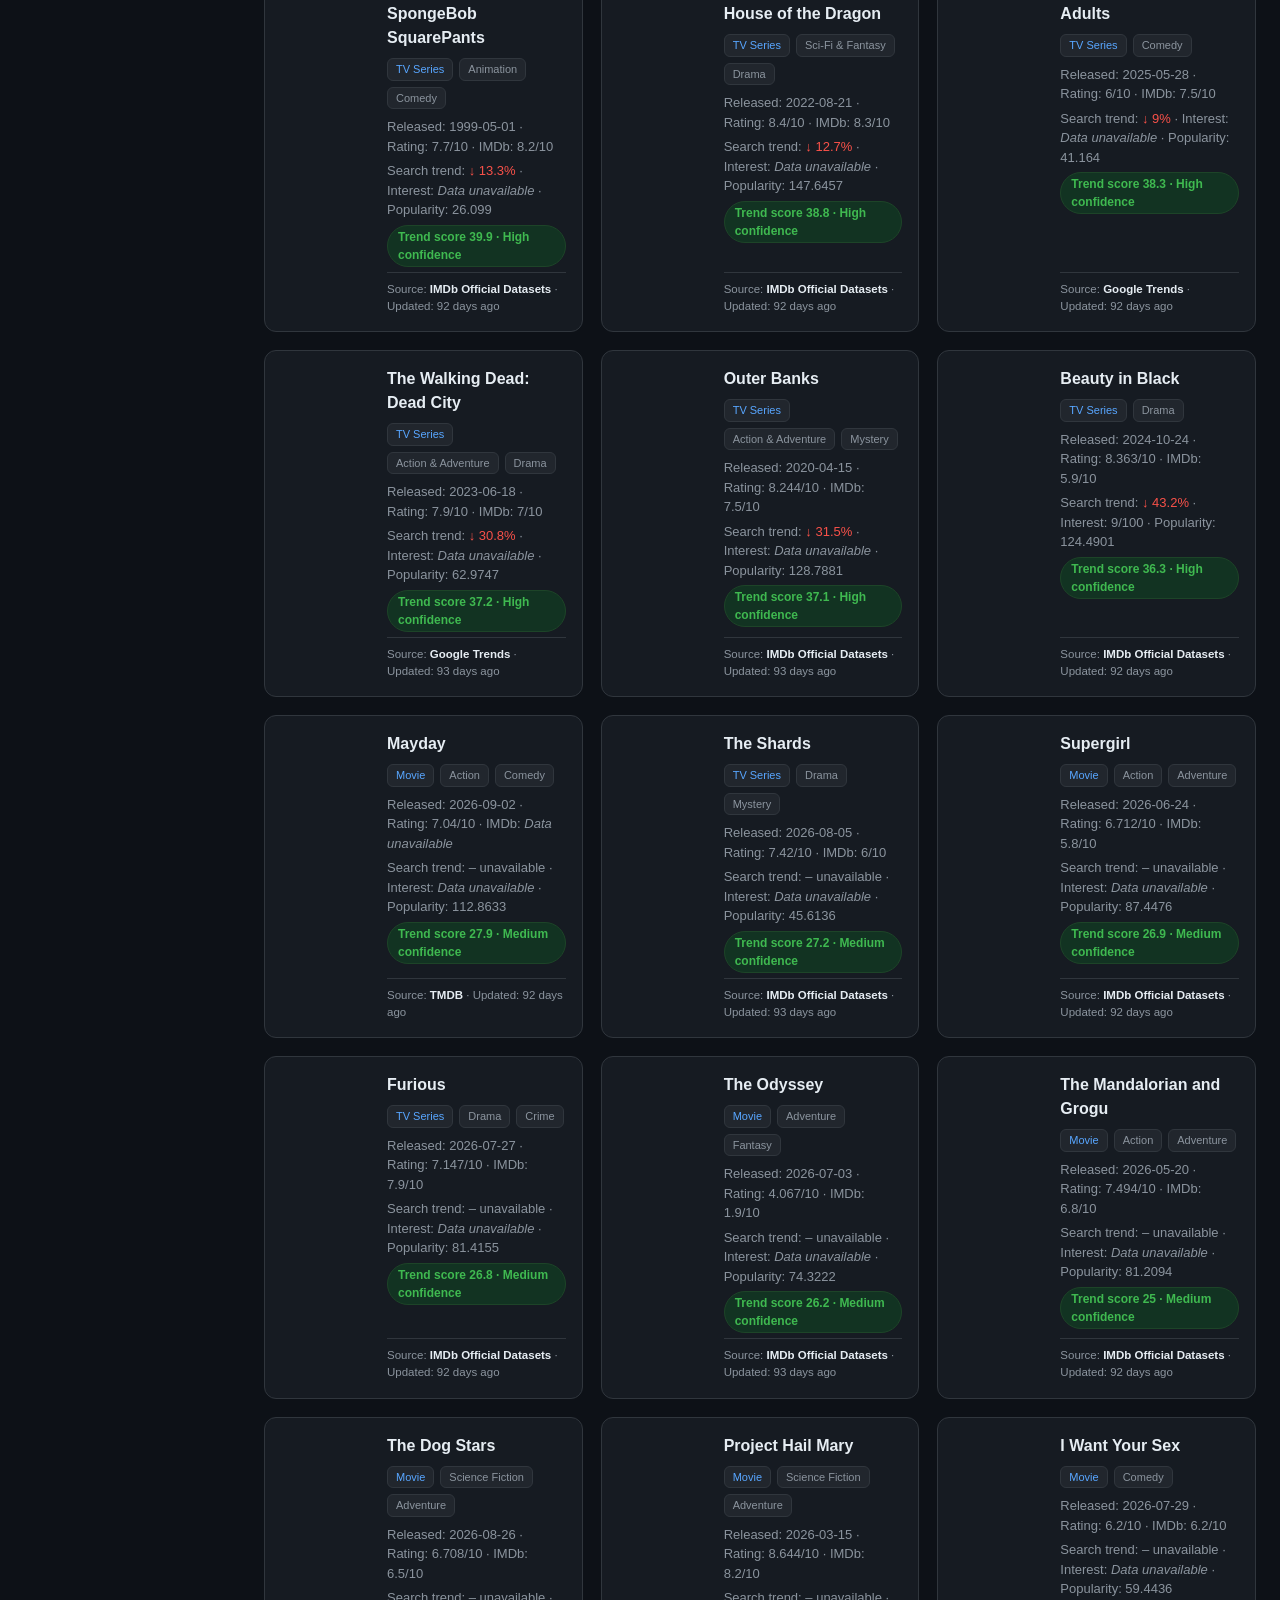
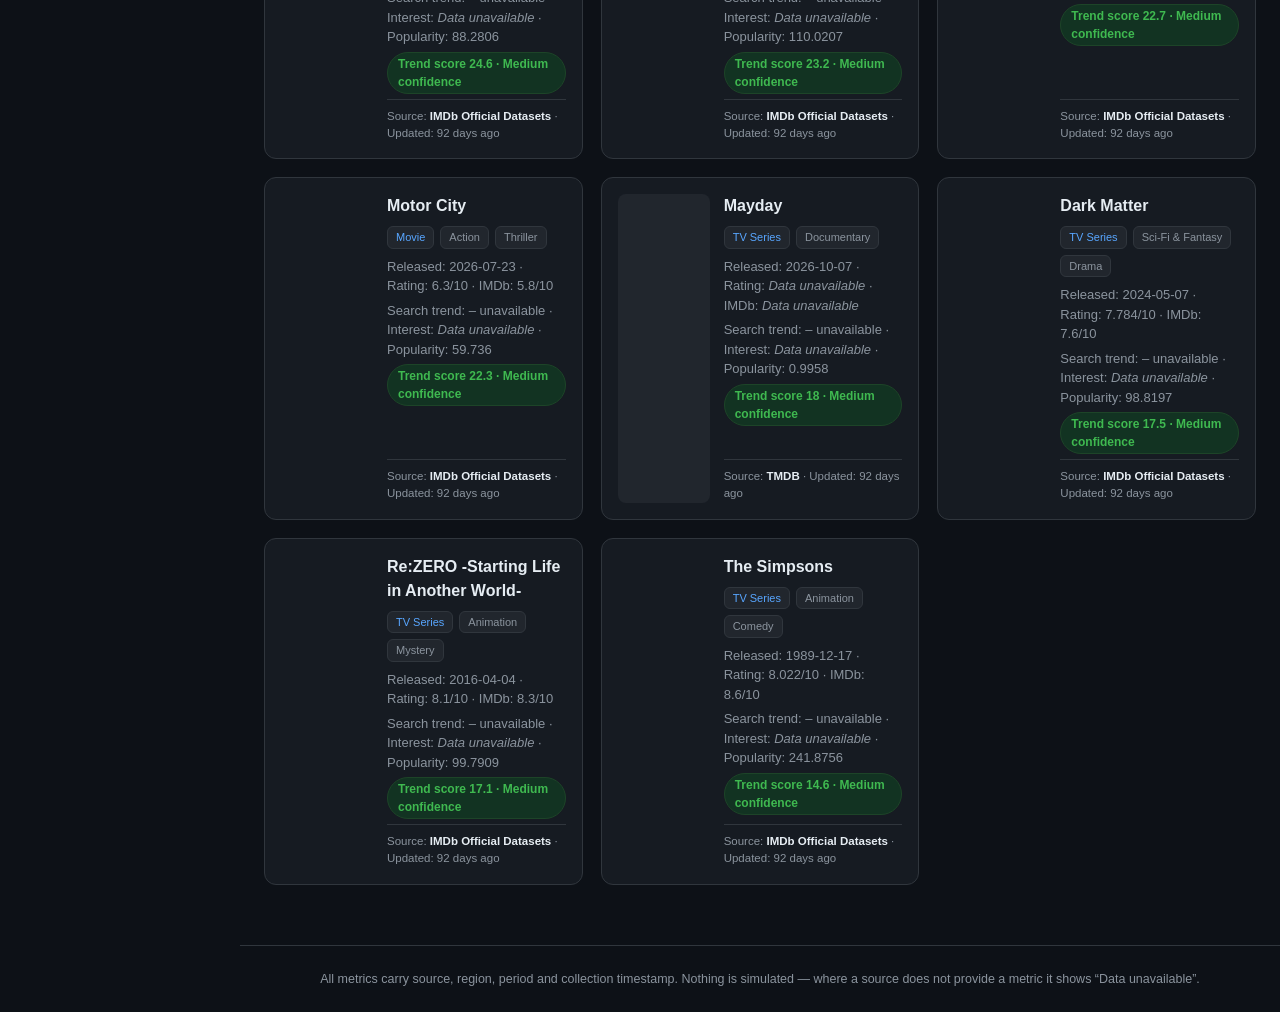
==== commit 76517dff: "add left sidebar (Demand Intelligence) to live app and static site" ====
--- a/site/index.html
+++ b/site/index.html
@@ -68,6 +68,26 @@
 th { color:var(--muted); font-weight:500; }
 .why li { margin:4px 0 4px 18px; }
 footer { text-align:center; color:var(--muted); font-size:12.5px; padding:24px; border-top:1px solid var(--border); }
+/* ---- Left sidebar layout ---- */
+.sidebar { position:fixed; top:0; left:0; bottom:0; width:240px; z-index:20;
+  background:var(--panel); border-right:1px solid var(--border);
+  display:flex; flex-direction:column; padding:20px 14px; gap:22px; }
+.side-brand { display:flex; align-items:center; gap:10px; padding:0 6px; }
+.side-brand .slogo { font-size:24px; }
+.side-title { font-weight:700; font-size:16px; line-height:1.2; }
+.side-sub { font-size:12px; color:var(--muted); }
+.side-nav { display:flex; flex-direction:column; gap:6px; }
+.side-nav .nav-btn { display:block; width:100%; text-align:left; font-size:14.5px; padding:10px 14px; }
+.side-footer { margin-top:auto; padding:0 6px; }
+.side-note { font-size:11.5px; color:var(--muted); line-height:1.5; border-top:1px solid var(--border); padding-top:12px; }
+.content { margin-left:240px; min-height:100vh; display:flex; flex-direction:column; }
+.content > footer { margin-top:auto; }
+@media (max-width:900px){
+  .sidebar { position:static; width:auto; flex-direction:row; align-items:center; flex-wrap:wrap; gap:12px; padding:12px 16px; border-right:none; border-bottom:1px solid var(--border); }
+  .side-nav { flex-direction:row; flex-wrap:wrap; }
+  .side-footer { display:none; }
+  .content { margin-left:0; }
+}
 .icard { background:var(--panel); border:1px solid var(--border); border-radius:12px; padding:18px 20px; margin-bottom:16px; max-width:860px; }
 .icard h3 { font-size:15px; margin-bottom:8px; color:var(--accent2); }
 .icard p, .icard li { font-size:14px; }
@@ -80,14 +100,24 @@
 </style>
 </head>
 <body>
+<aside class="sidebar">
+  <div class="side-brand">
+    <span class="slogo">📈</span>
+    <div>
+      <div class="side-title">Demand Intelligence</div>
+      <div class="side-sub">Ariana Tools</div>
+    </div>
+  </div>
+  <nav class="side-nav">
+    <button class="nav-btn active" data-v="trending">📊 Trending Now</button>
+    <button class="nav-btn" data-v="interest">📈 Interest Trends</button>
+    <button class="nav-btn" data-v="integrity">🛡 Data Integrity</button>
+  </nav>
+  <div class="side-footer"><div class="side-note">Static snapshot · real data only · provenance on every metric</div></div>
+</aside>
+<div class="content">
 <header>
-  <div class="brand">📈 Ariana Tools <span style="color:var(--muted);font-weight:400">· Demand Intelligence</span></div>
   <span class="snapchip" id="snapchip">static snapshot</span>
-  <nav>
-    <button class="nav-btn active" data-v="trending">Trending Now</button>
-    <button class="nav-btn" data-v="interest">Interest Trends</button>
-    <button class="nav-btn" data-v="integrity">Data Integrity</button>
-  </nav>
 </header>
 <main>
   <section id="view-trending">
@@ -136,6 +166,7 @@
   <div id="modal-body"></div>
 </div></div>
 <footer>All metrics carry source, region, period and collection timestamp. Nothing is simulated — where a source does not provide a metric it shows “Data unavailable”.</footer>
+</div><!-- /.content -->
 <script>
 let DATA=null, filterType="all";
 const esc=s=>String(s??"").replace(/[&<>"]/g,c=>({"&":"&amp;","<":"&lt;",">":"&gt;",'"':"&quot;"}[c]));
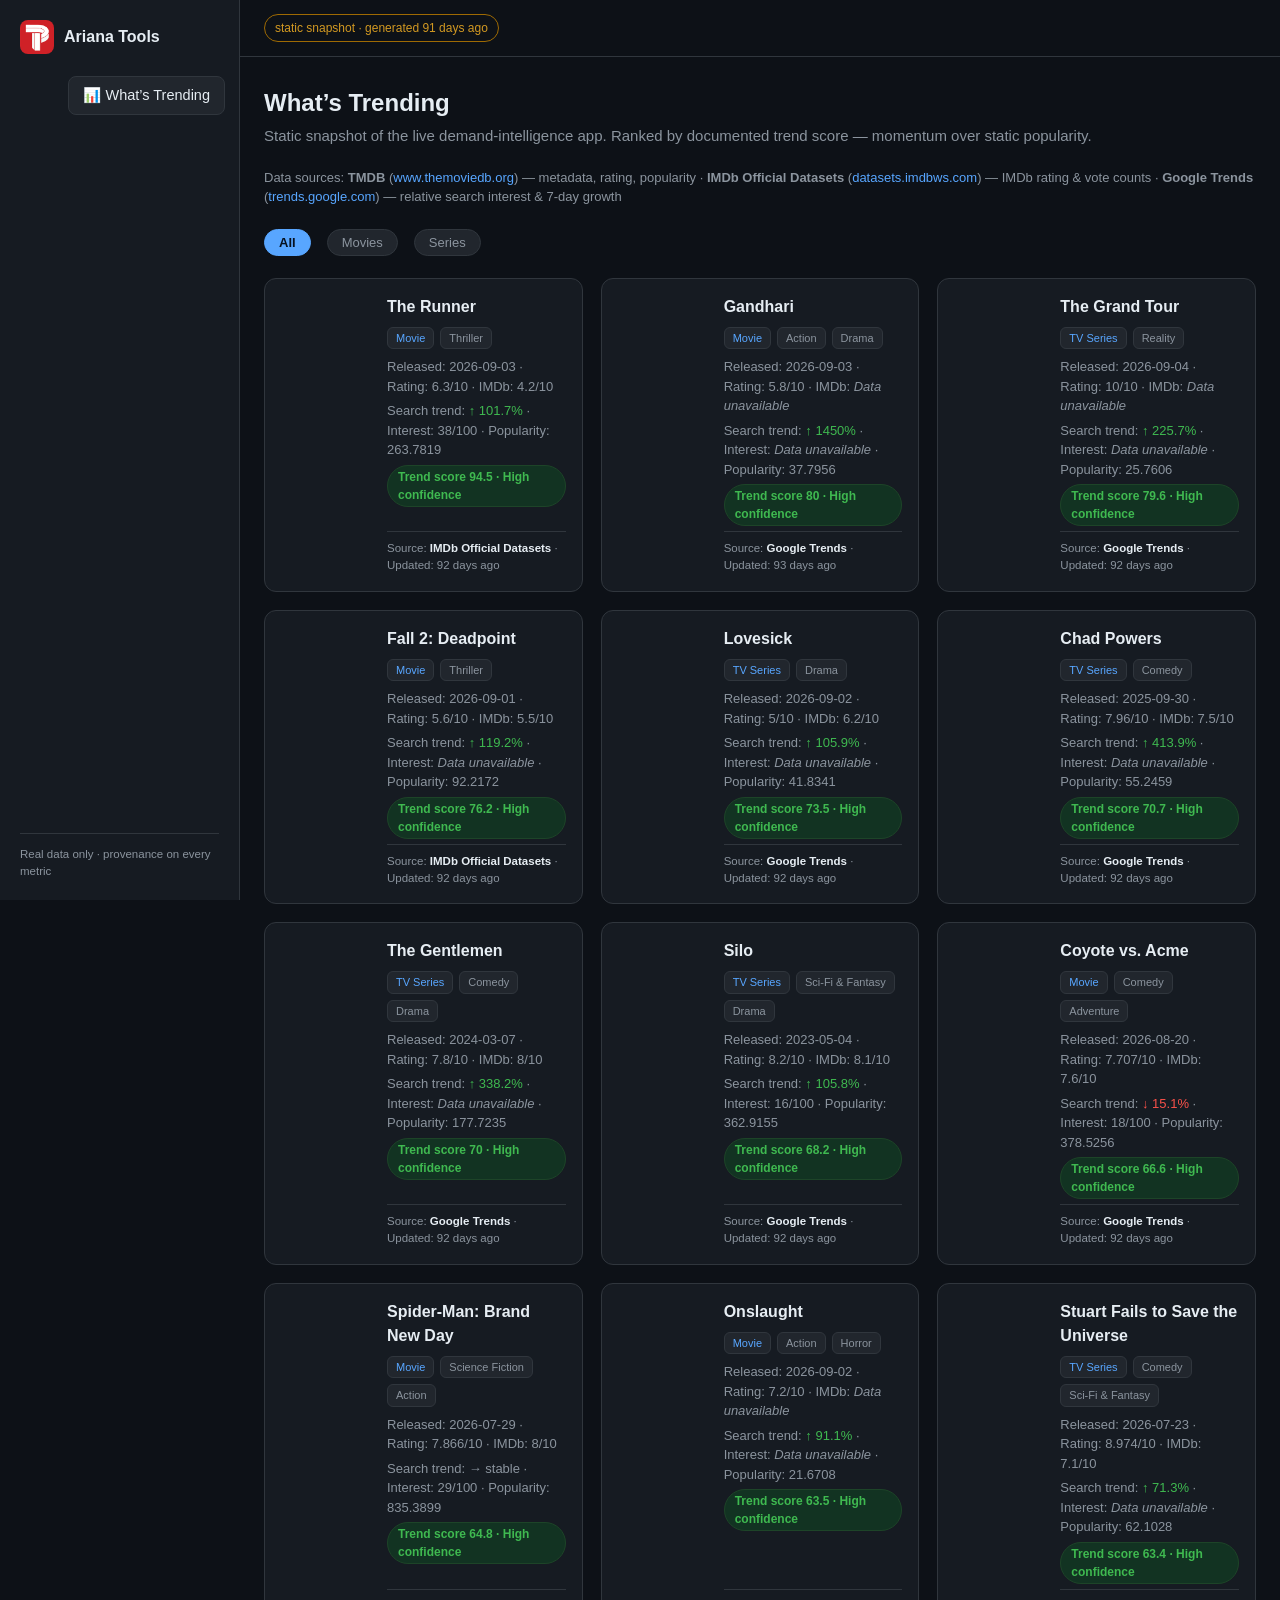
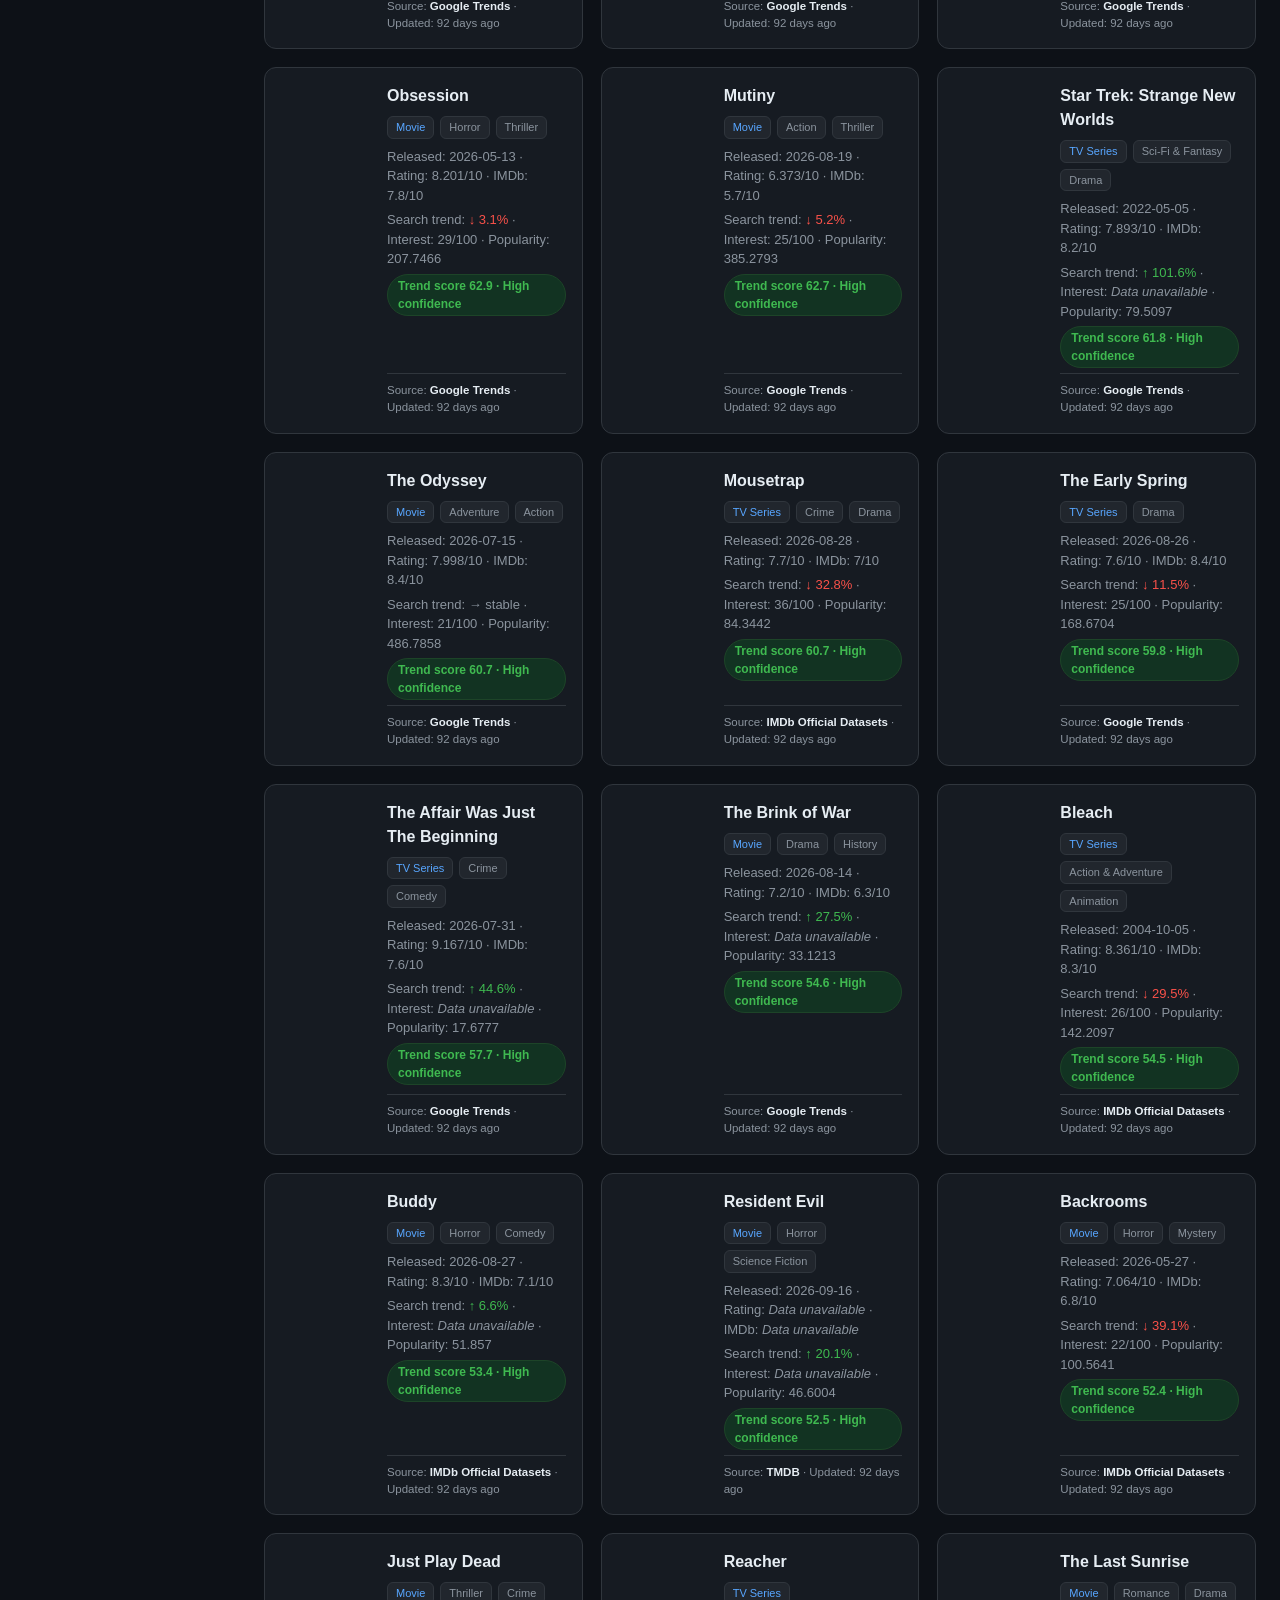
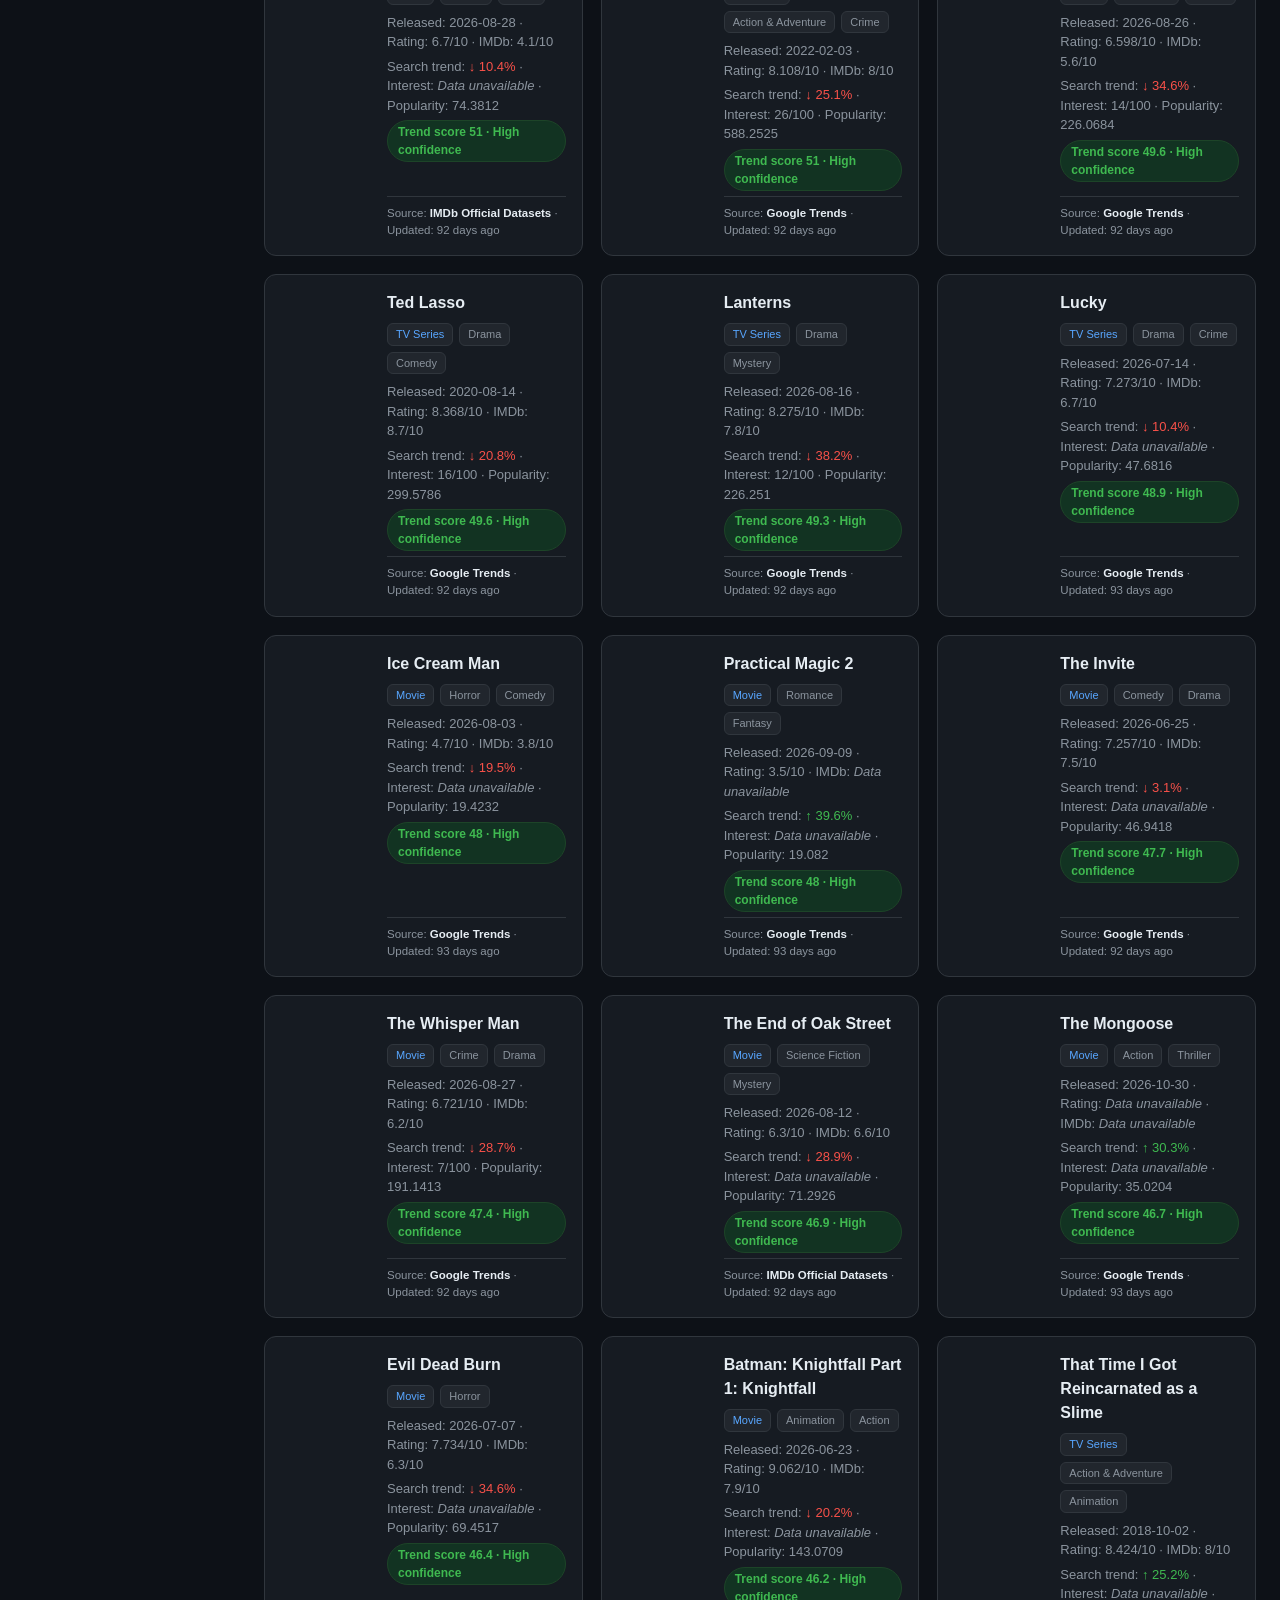
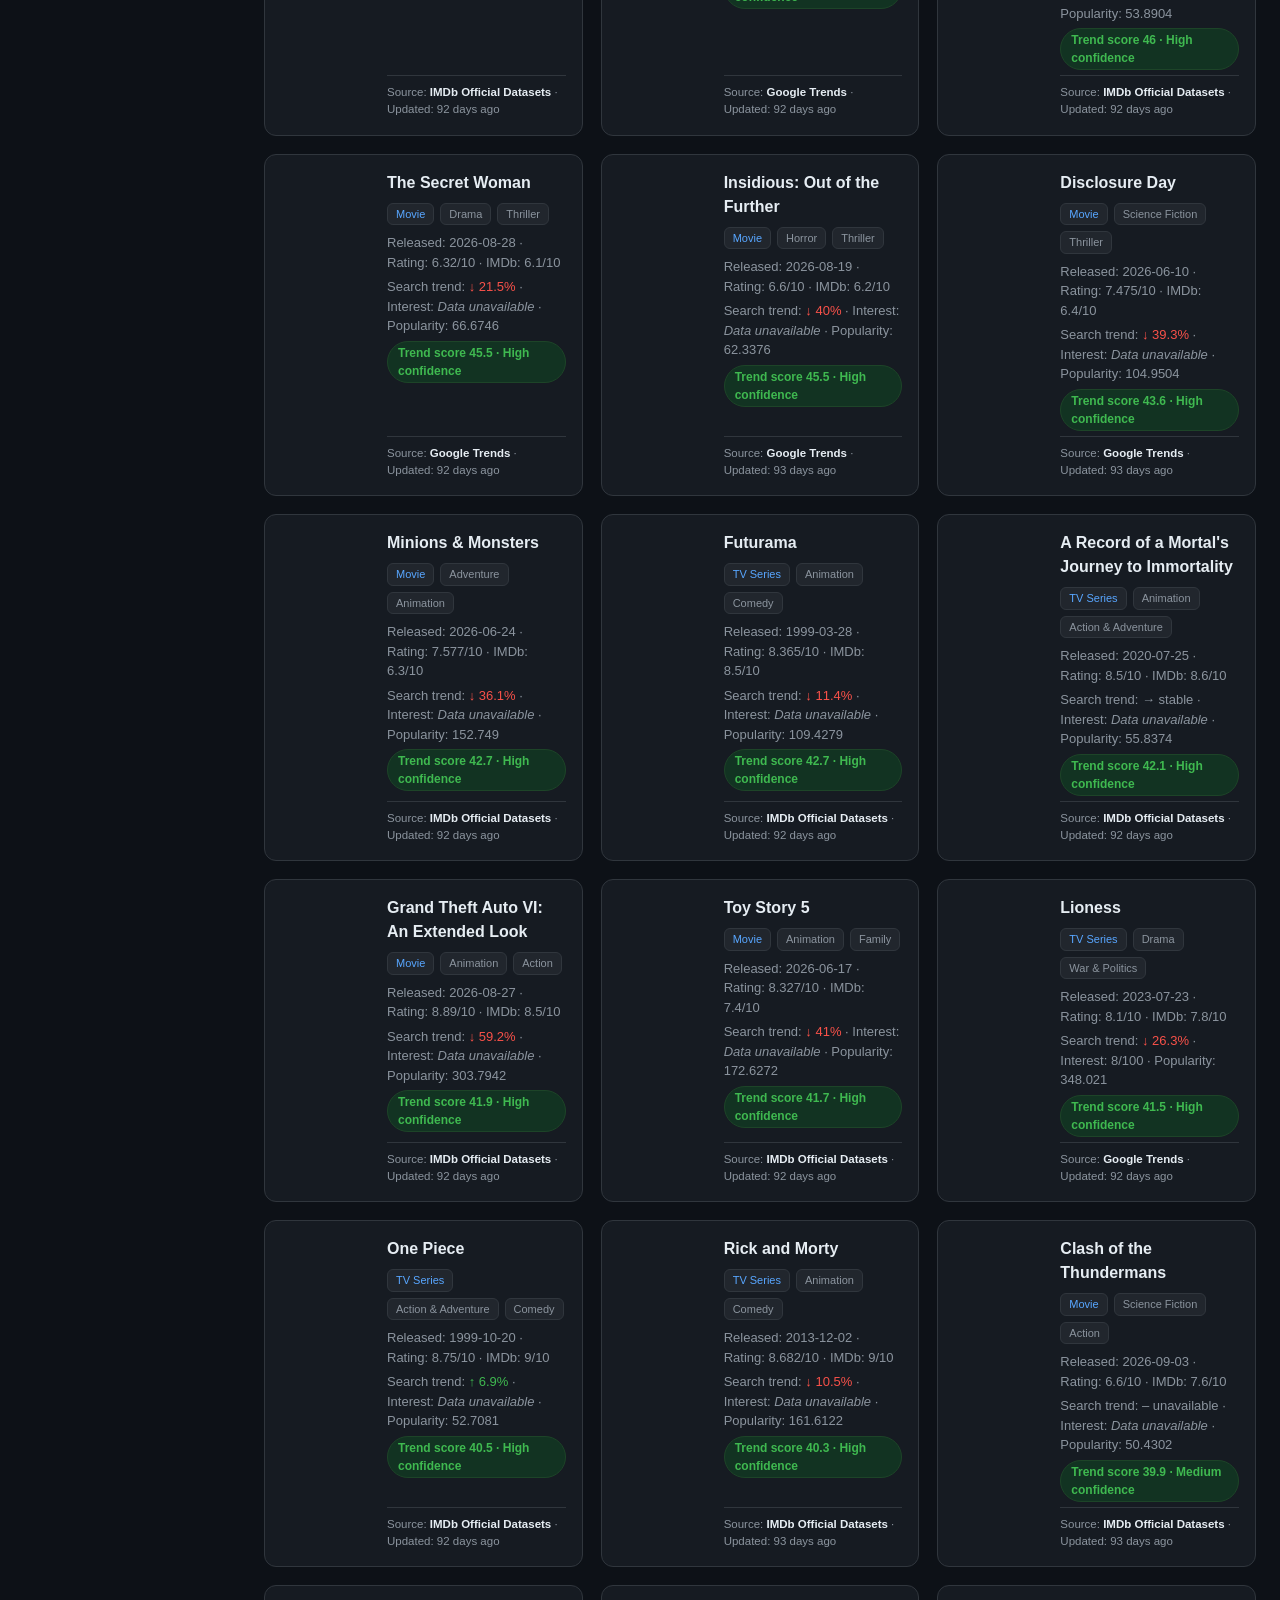
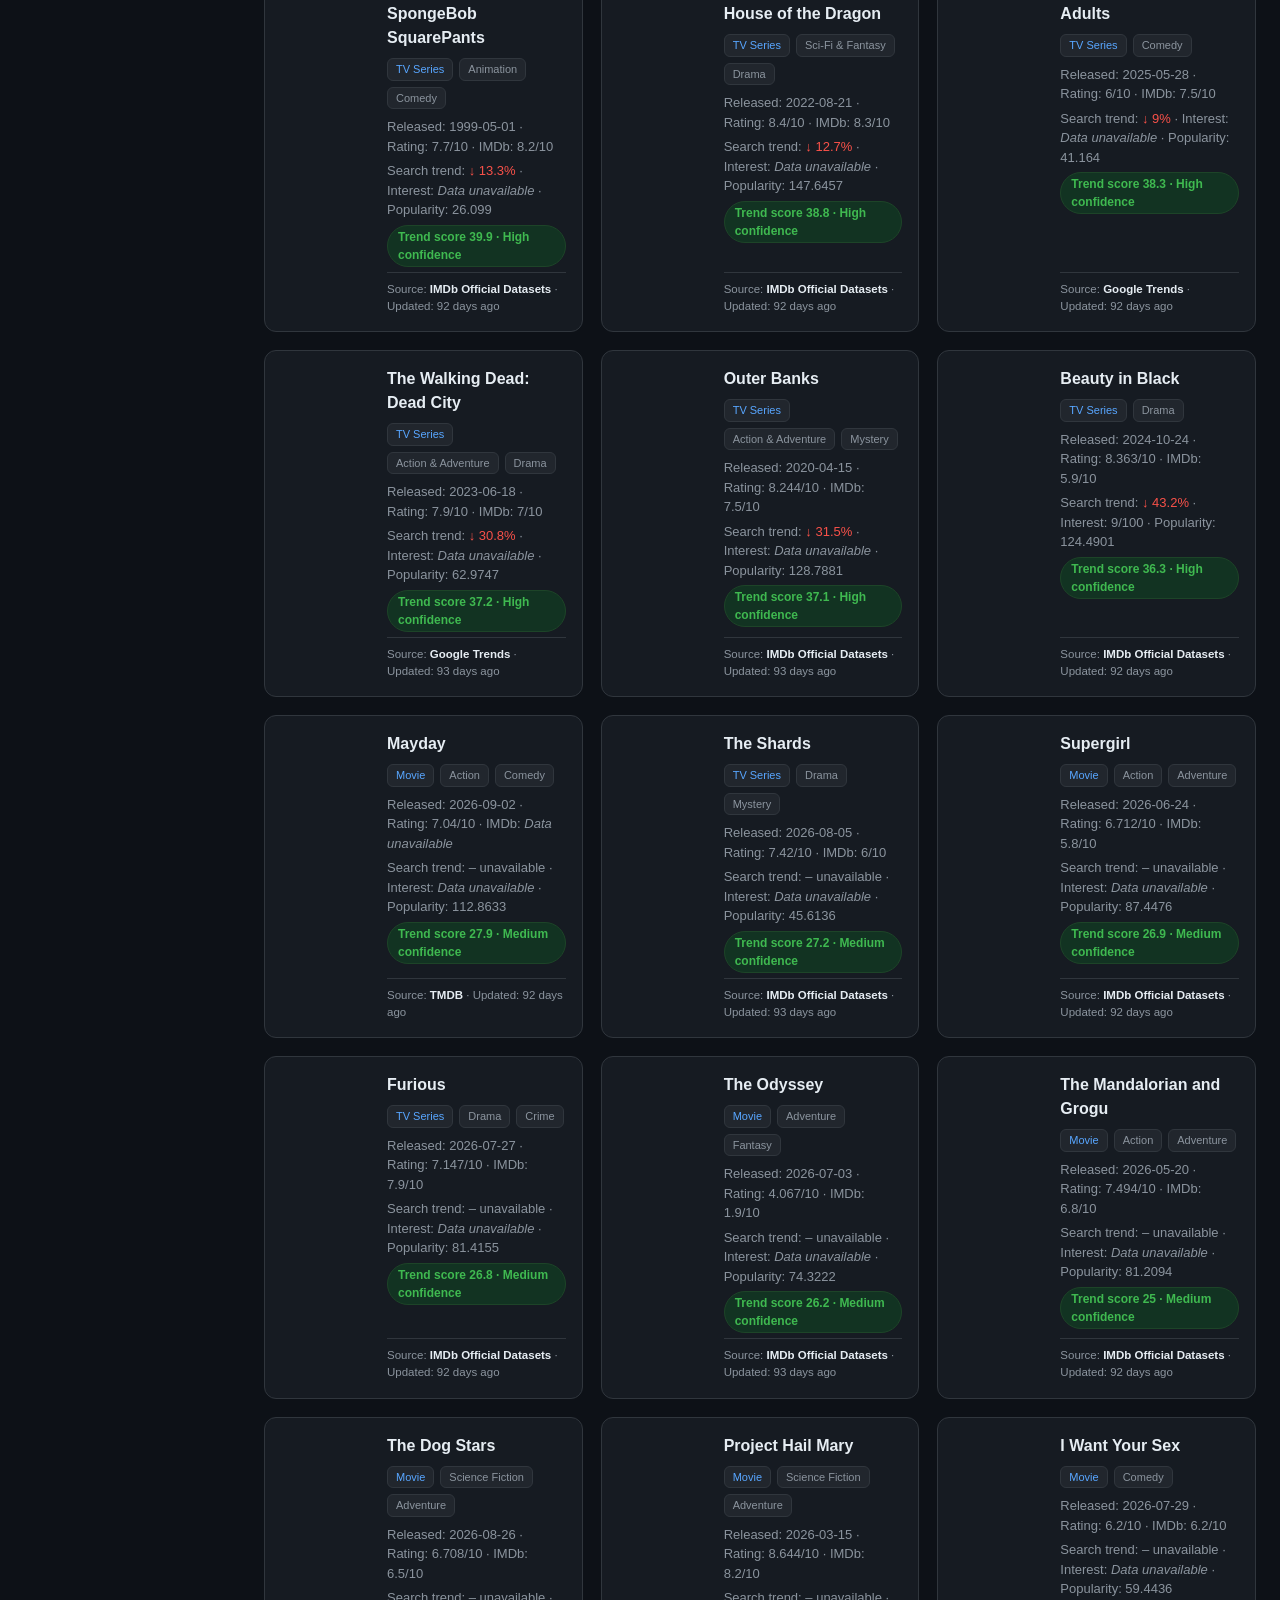
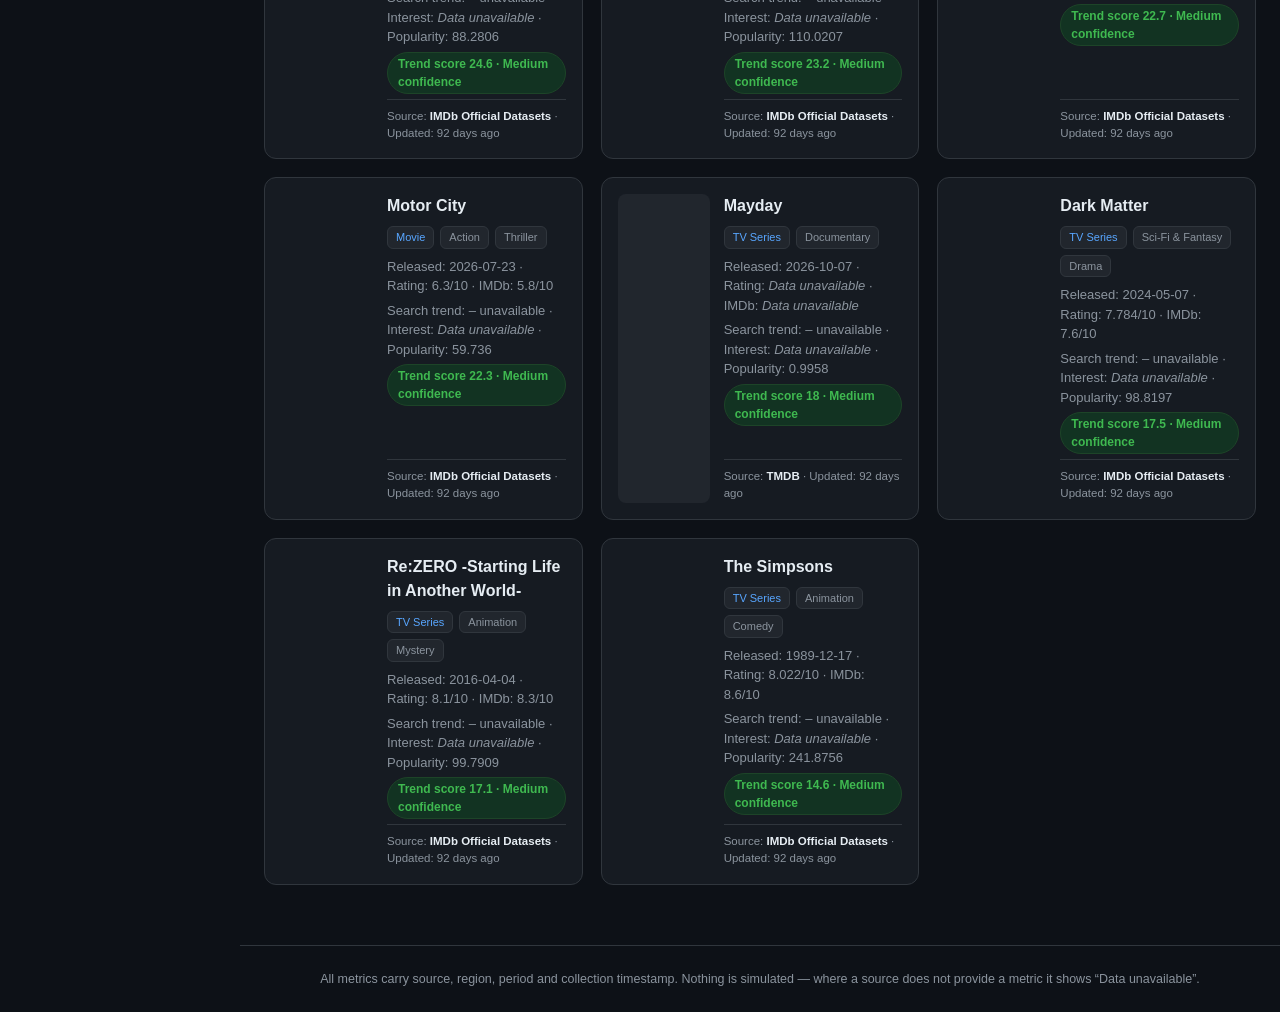
==== commit 28145ed1: "rebrand to Ariana Tools with logo; single sidebar tab What's Trending; remove Interest Trends & Data" ====
--- a/site/index.html
+++ b/site/index.html
@@ -3,7 +3,7 @@
 <head>
 <meta charset="UTF-8">
 <meta name="viewport" content="width=device-width, initial-scale=1.0">
-<title>Ariana Tools — Demand Intelligence</title>
+<title>Ariana Tools</title>
 <style>
 :root { --bg:#0d1117; --panel:#161b22; --border:#30363d; --text:#e6edf3; --muted:#8b949e;
   --accent:#3fb950; --accent2:#58a6ff; --down:#f85149; }
@@ -73,7 +73,7 @@
   background:var(--panel); border-right:1px solid var(--border);
   display:flex; flex-direction:column; padding:20px 14px; gap:22px; }
 .side-brand { display:flex; align-items:center; gap:10px; padding:0 6px; }
-.side-brand .slogo { font-size:24px; }
+.side-logo { width:34px; height:34px; border-radius:8px; object-fit:cover; }
 .side-title { font-weight:700; font-size:16px; line-height:1.2; }
 .side-sub { font-size:12px; color:var(--muted); }
 .side-nav { display:flex; flex-direction:column; gap:6px; }
@@ -102,18 +102,15 @@
 <body>
 <aside class="sidebar">
   <div class="side-brand">
-    <span class="slogo">📈</span>
+    <img class="side-logo" src="logo.png" alt="Ariana Tools logo">
     <div>
-      <div class="side-title">Demand Intelligence</div>
-      <div class="side-sub">Ariana Tools</div>
+      <div class="side-title">Ariana Tools</div>
     </div>
   </div>
   <nav class="side-nav">
-    <button class="nav-btn active" data-v="trending">📊 Trending Now</button>
-    <button class="nav-btn" data-v="interest">📈 Interest Trends</button>
-    <button class="nav-btn" data-v="integrity">🛡 Data Integrity</button>
+    <button class="nav-btn active" data-v="trending">📊 What’s Trending</button>
   </nav>
-  <div class="side-footer"><div class="side-note">Static snapshot · real data only · provenance on every metric</div></div>
+  <div class="side-footer"><div class="side-note">Real data only · provenance on every metric</div></div>
 </aside>
 <div class="content">
 <header>
@@ -121,7 +118,7 @@
 </header>
 <main>
   <section id="view-trending">
-    <h1>Trending Now</h1>
+    <h1>What’s Trending</h1>
     <p class="sub">Static snapshot of the live demand-intelligence app. Ranked by documented trend score — momentum over static popularity.</p>
     <div class="sources" id="sources"></div>
     <div class="filters">
@@ -130,35 +127,6 @@
       <button class="pill" data-t="series">Series</button>
     </div>
     <div id="grid" class="grid"></div>
-  </section>
-  <section id="view-interest" class="hidden">
-    <h1>Watch / Interest Trends</h1>
-    <p class="sub">Direction of interest from real collected snapshots only. No synthetic history.</p>
-    <div id="ilist"></div>
-  </section>
-  <section id="view-integrity" class="hidden">
-    <h1>Data Integrity & Verification</h1>
-    <p class="sub">How this app proves its numbers are real — and how you can independently verify every one of them.</p>
-    <div class="icard"><h3>1 · Every number carries its own evidence</h3>
-      <p>Every metric is stored with four fields: <b>source</b>, <b>geographic region</b>, <b>time period</b>, and <b>collection timestamp</b>. Open any title's detail page and read the provenance table. If those fields were missing, the number would not be displayed at all.</p></div>
-    <div class="icard"><h3>2 · You can re-verify every source yourself — right now, for free</h3>
-      <ul>
-        <li><b>TMDB</b> — metadata, rating, popularity. Call the same public API and compare: our stored value must match exactly, because we store what the API returned, unmodified.</li>
-        <li><b>IMDb ratings & votes</b> — from IMDb's own free official dataset at <a href="https://datasets.imdbws.com" target="_blank" rel="noopener">datasets.imdbws.com</a>. Download <code>title.ratings.tsv.gz</code>, look up the IMDb id shown on our detail pages, and compare.</li>
-        <li><b>Google Trends</b> — search the same title at trends.google.com and observe the same relative-interest pattern for the last 7 days.</li>
-      </ul></div>
-    <div class="icard"><h3>3 · The app is structurally unable to invent data</h3>
-      <p>The database schema <b>rejects</b> any metric without a source and collection timestamp. When a provider fails, the app shows <i>"Data unavailable"</i> — it never interpolates, estimates, or fabricates values. Charts are drawn only from snapshots actually collected at listed timestamps; no synthetic history exists.</p></div>
-    <div class="icard"><h3>4 · Honest, documented limitations</h3>
-      <ul>
-        <li><b>Google Trends gives relative interest (0–100)</b> within a query window, not absolute search counts — labeled as such.</li>
-        <li><b>TMDB popularity</b> is TMDB's own metric — not viewership; this app never claims "views".</li>
-        <li><b>Values drift by design</b> — sources are live; that's why every value carries its collection-time stamp.</li>
-        <li><b>Rotten Tomatoes & Letterboxd</b> have no official public API → shown as "Data unavailable", never estimated.</li>
-        <li>Google Trends is queried via an unofficial client and is occasionally rate-limited; such runs simply collect nothing.</li>
-      </ul></div>
-    <div class="icard"><h3>5 · How to challenge a specific number</h3>
-      <p>Pick any title, note its provenance (source + timestamp), then query that source directly. If the source shows a different value, the collection-time stamp explains the difference. A value that cannot be reproduced from any source would be a genuine bug — and the architecture makes such a bug auditable.</p></div>
   </section>
 </main>
 <div id="modal" class="modal hidden"><div class="modal-card">
@@ -228,12 +196,7 @@
     <div class="section"><h3>Last updated</h3><div>${ago(t.last_updated)} (${esc(t.last_updated||"")} UTC)</div></div>`;
   document.getElementById("modal").classList.remove("hidden");
 }
-document.querySelectorAll(".nav-btn").forEach(b=>b.onclick=()=>{
-  document.querySelectorAll(".nav-btn").forEach(x=>x.classList.toggle("active",x===b));
-  document.getElementById("view-trending").classList.toggle("hidden",b.dataset.v!=="trending");
-  document.getElementById("view-interest").classList.toggle("hidden",b.dataset.v!=="interest");
-  document.getElementById("view-integrity").classList.toggle("hidden",b.dataset.v!=="integrity");
-});
+
 document.querySelectorAll(".pill[data-t]").forEach(p=>p.onclick=()=>{
   document.querySelectorAll(".pill[data-t]").forEach(x=>x.classList.toggle("active",x===p));
   filterType=p.dataset.t; render();
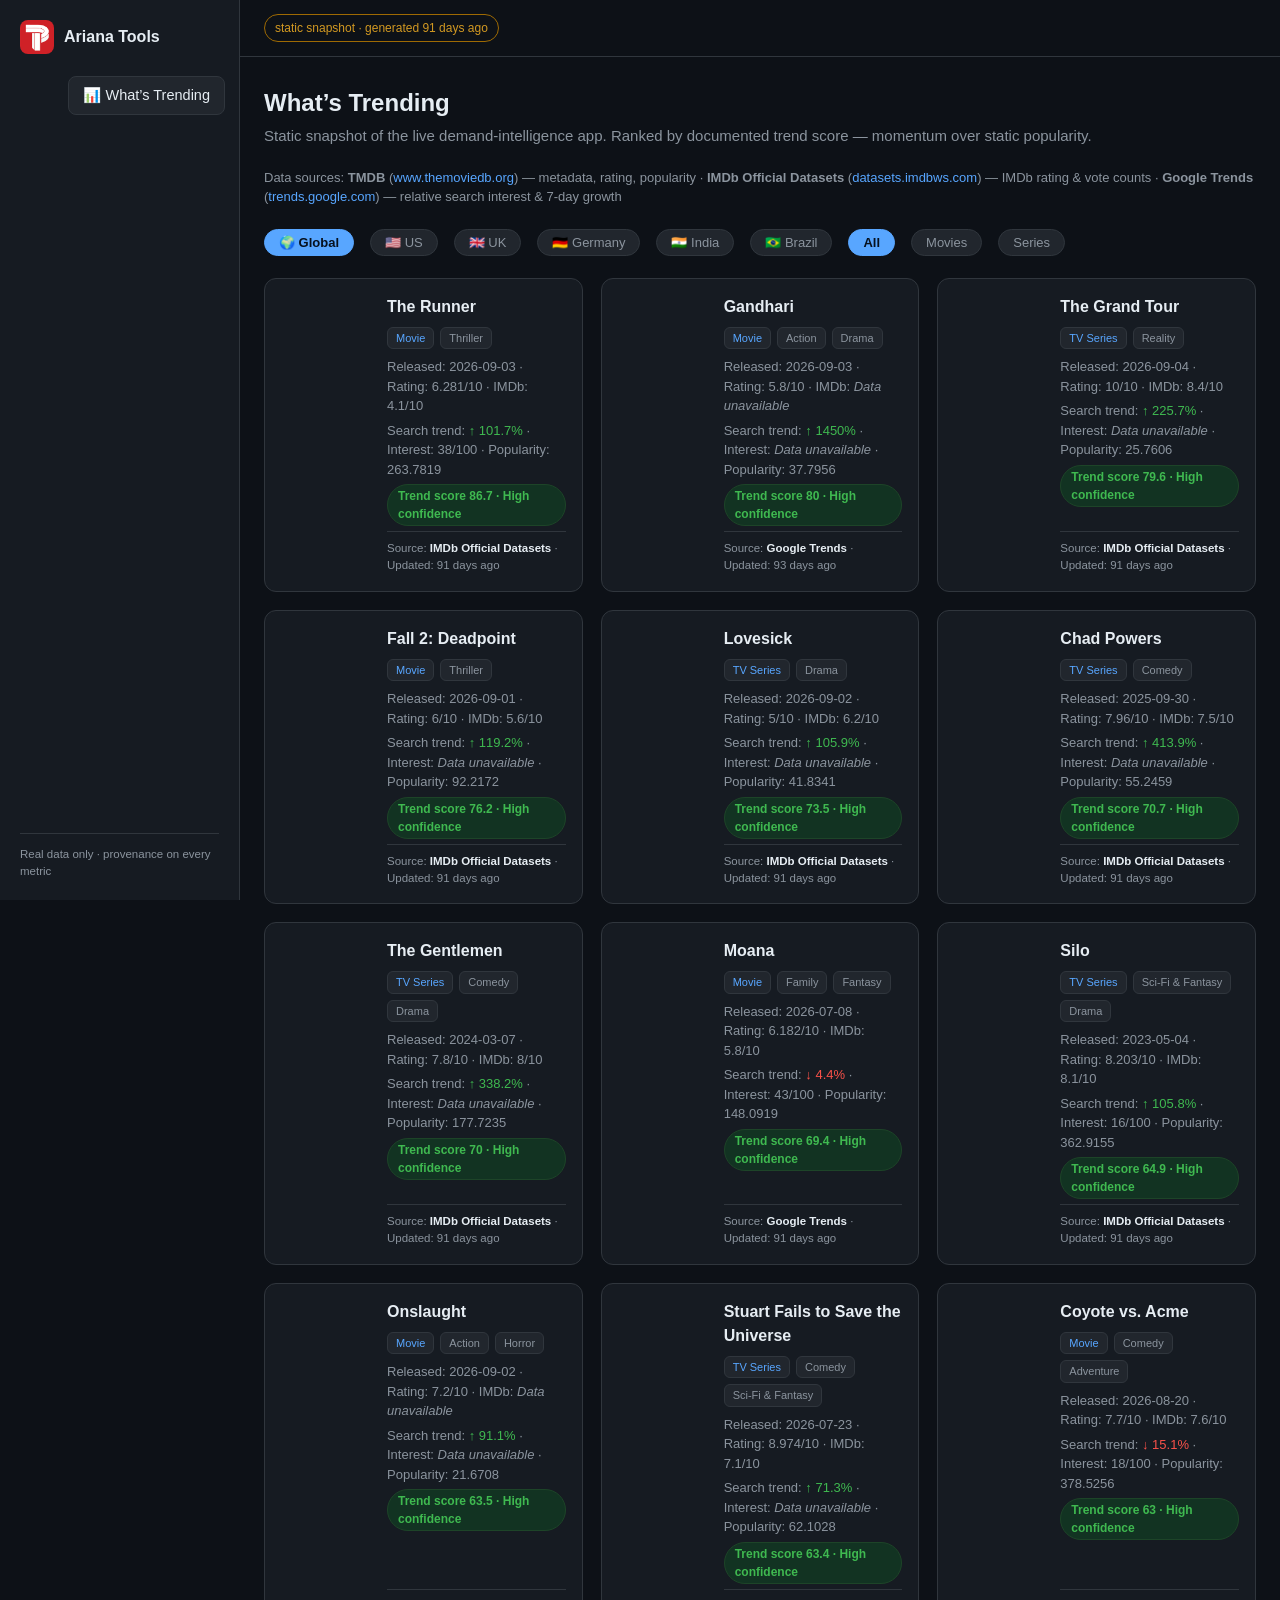
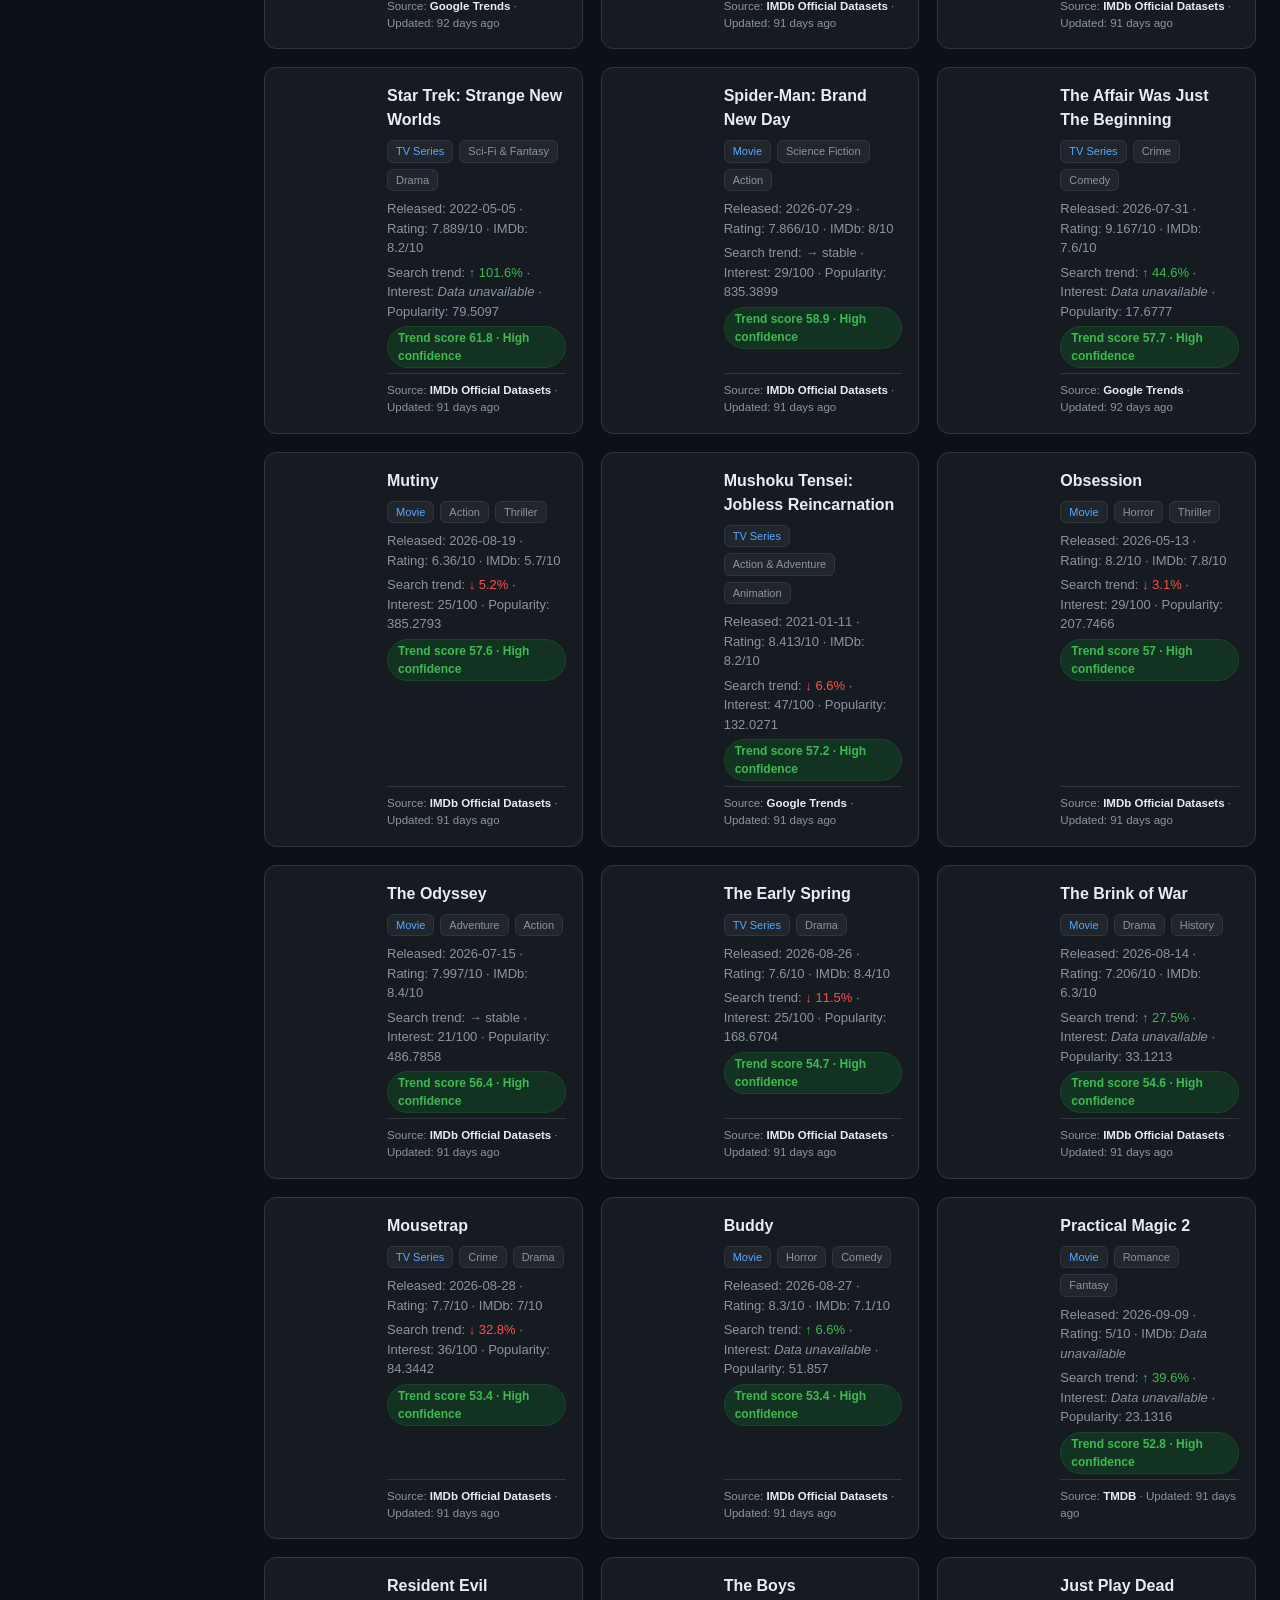
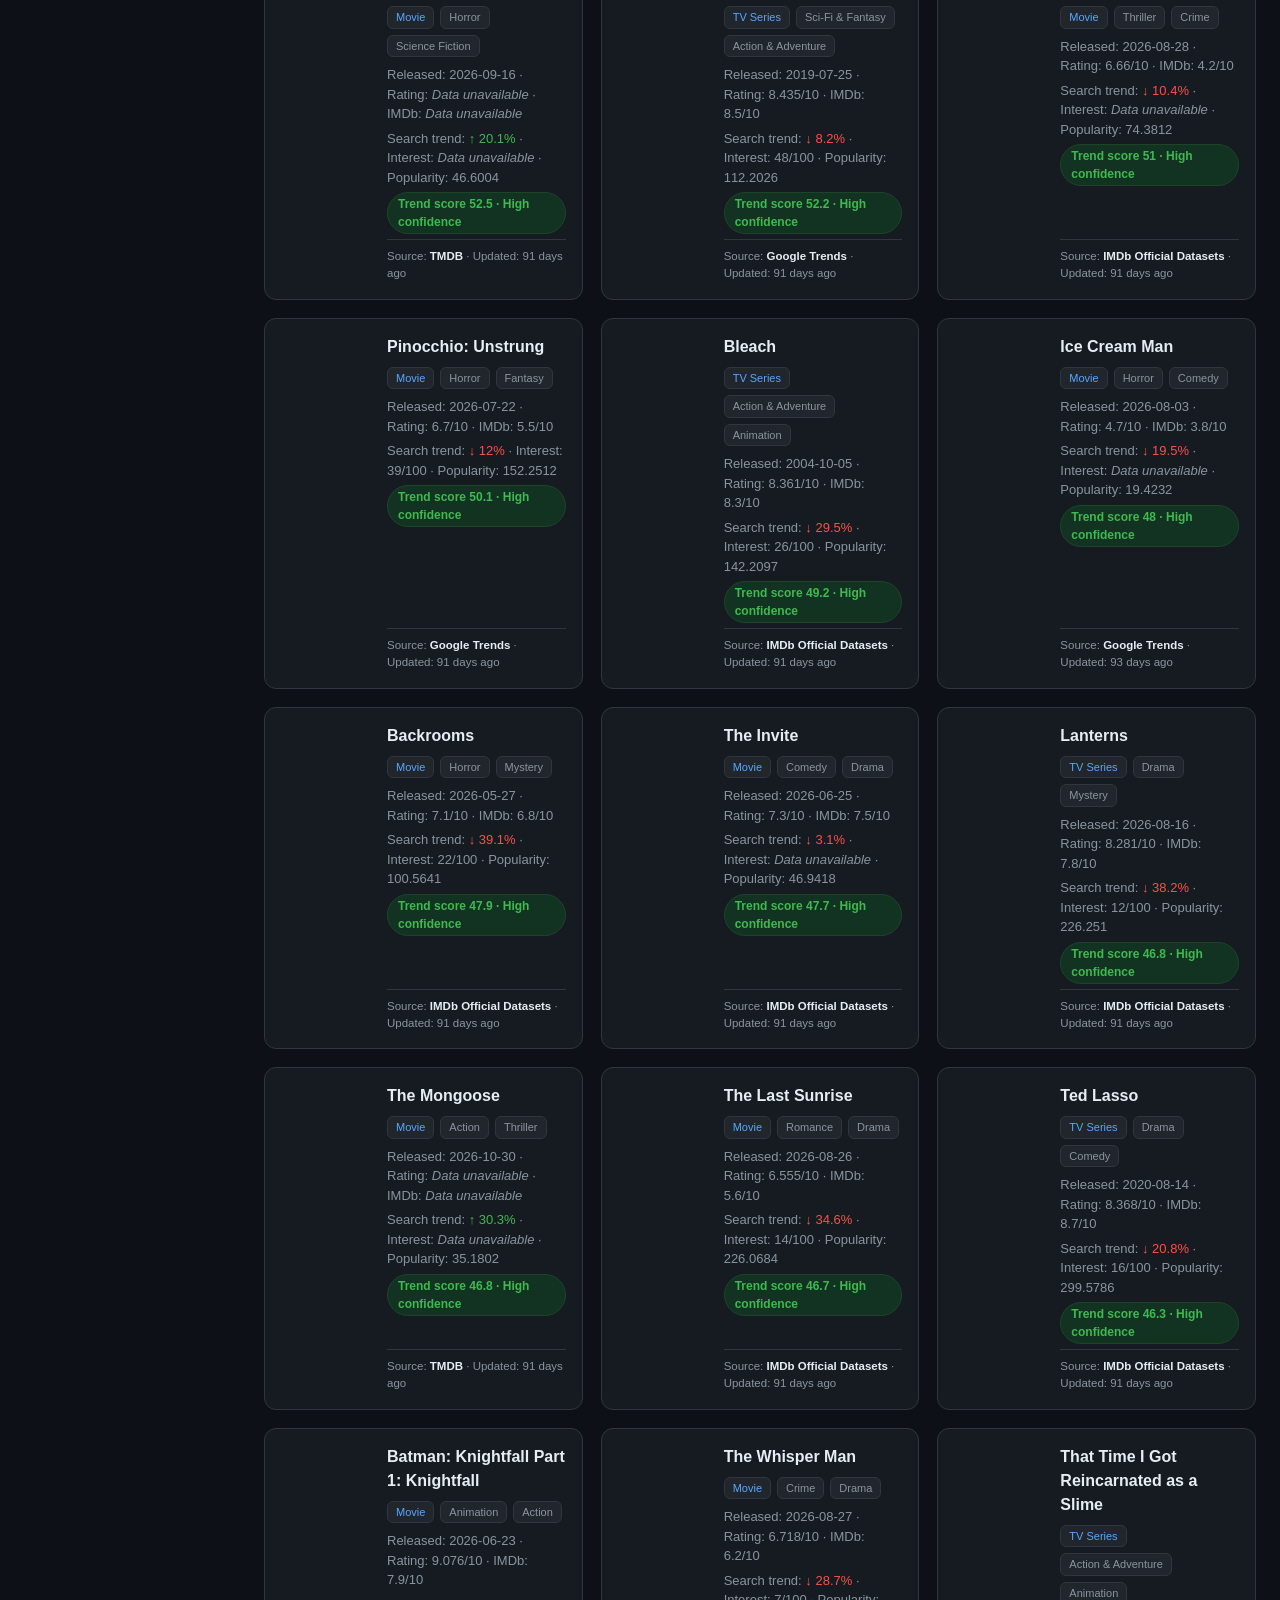
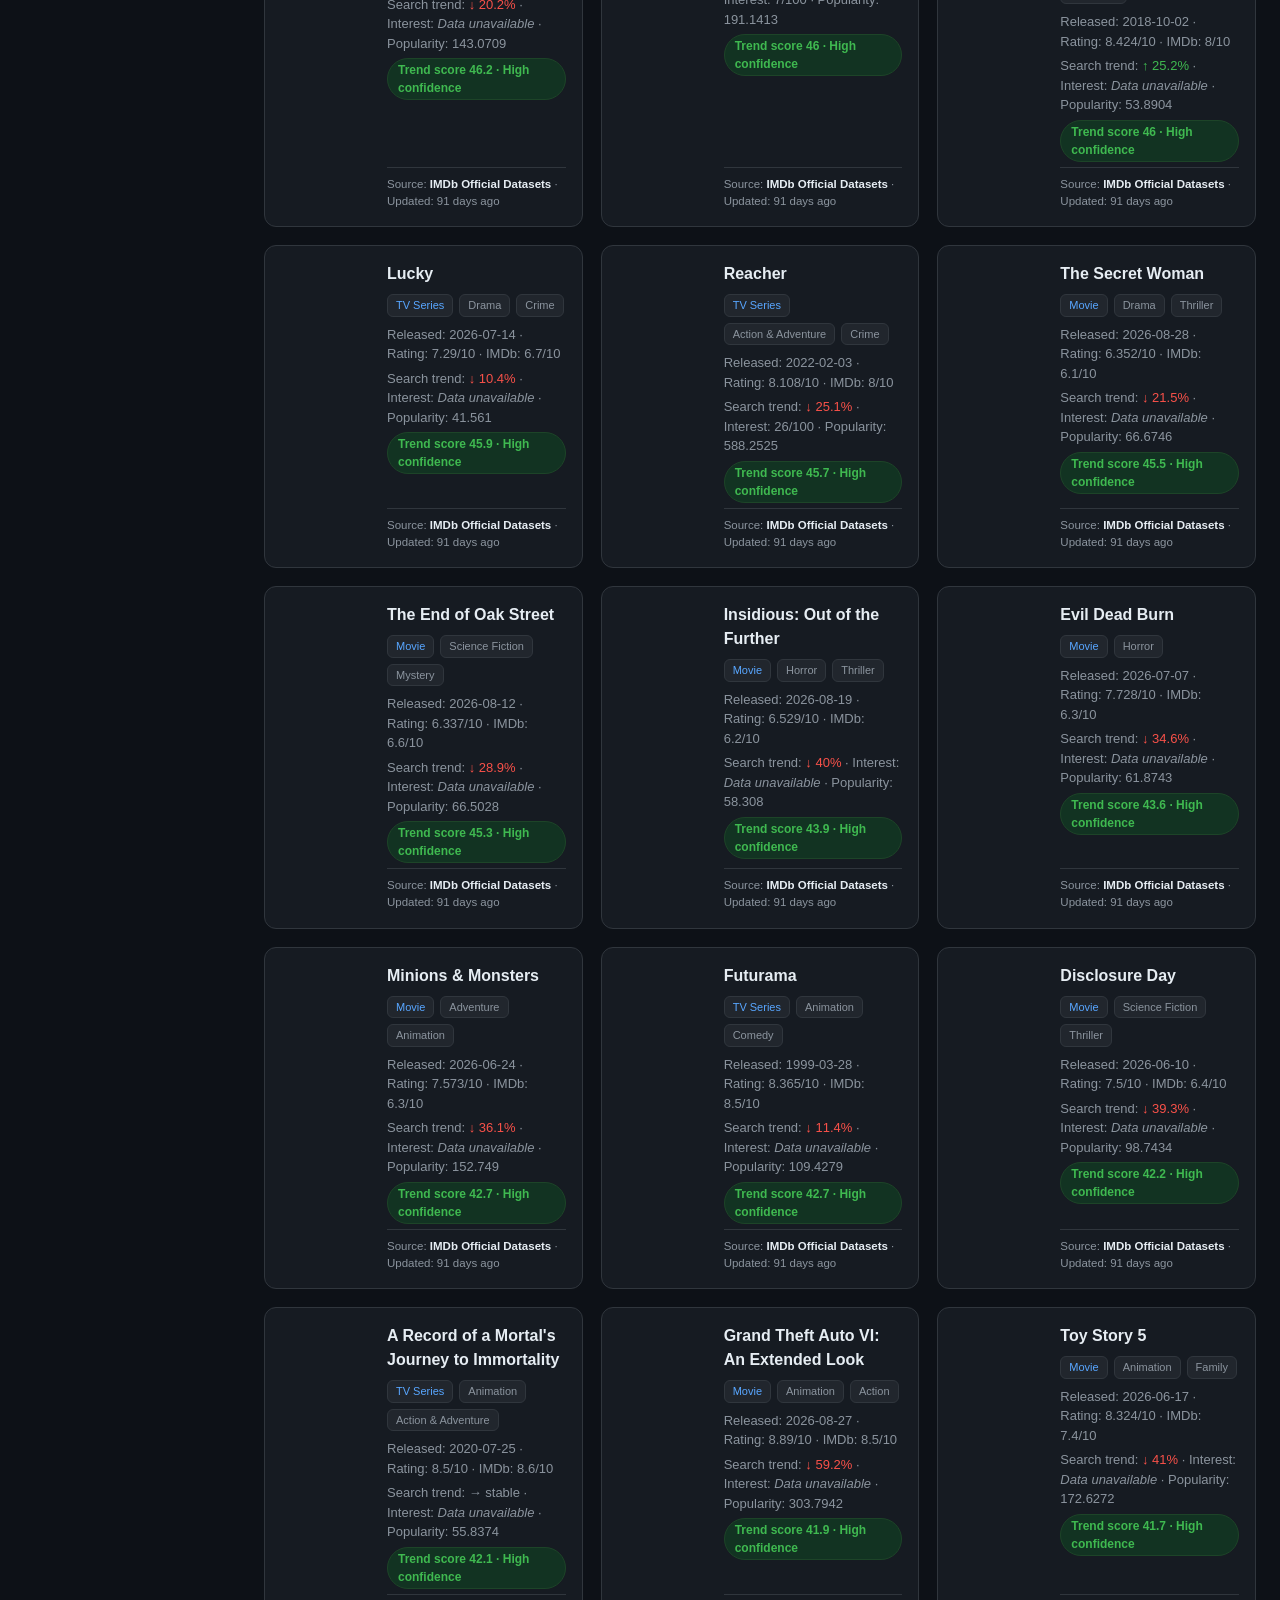
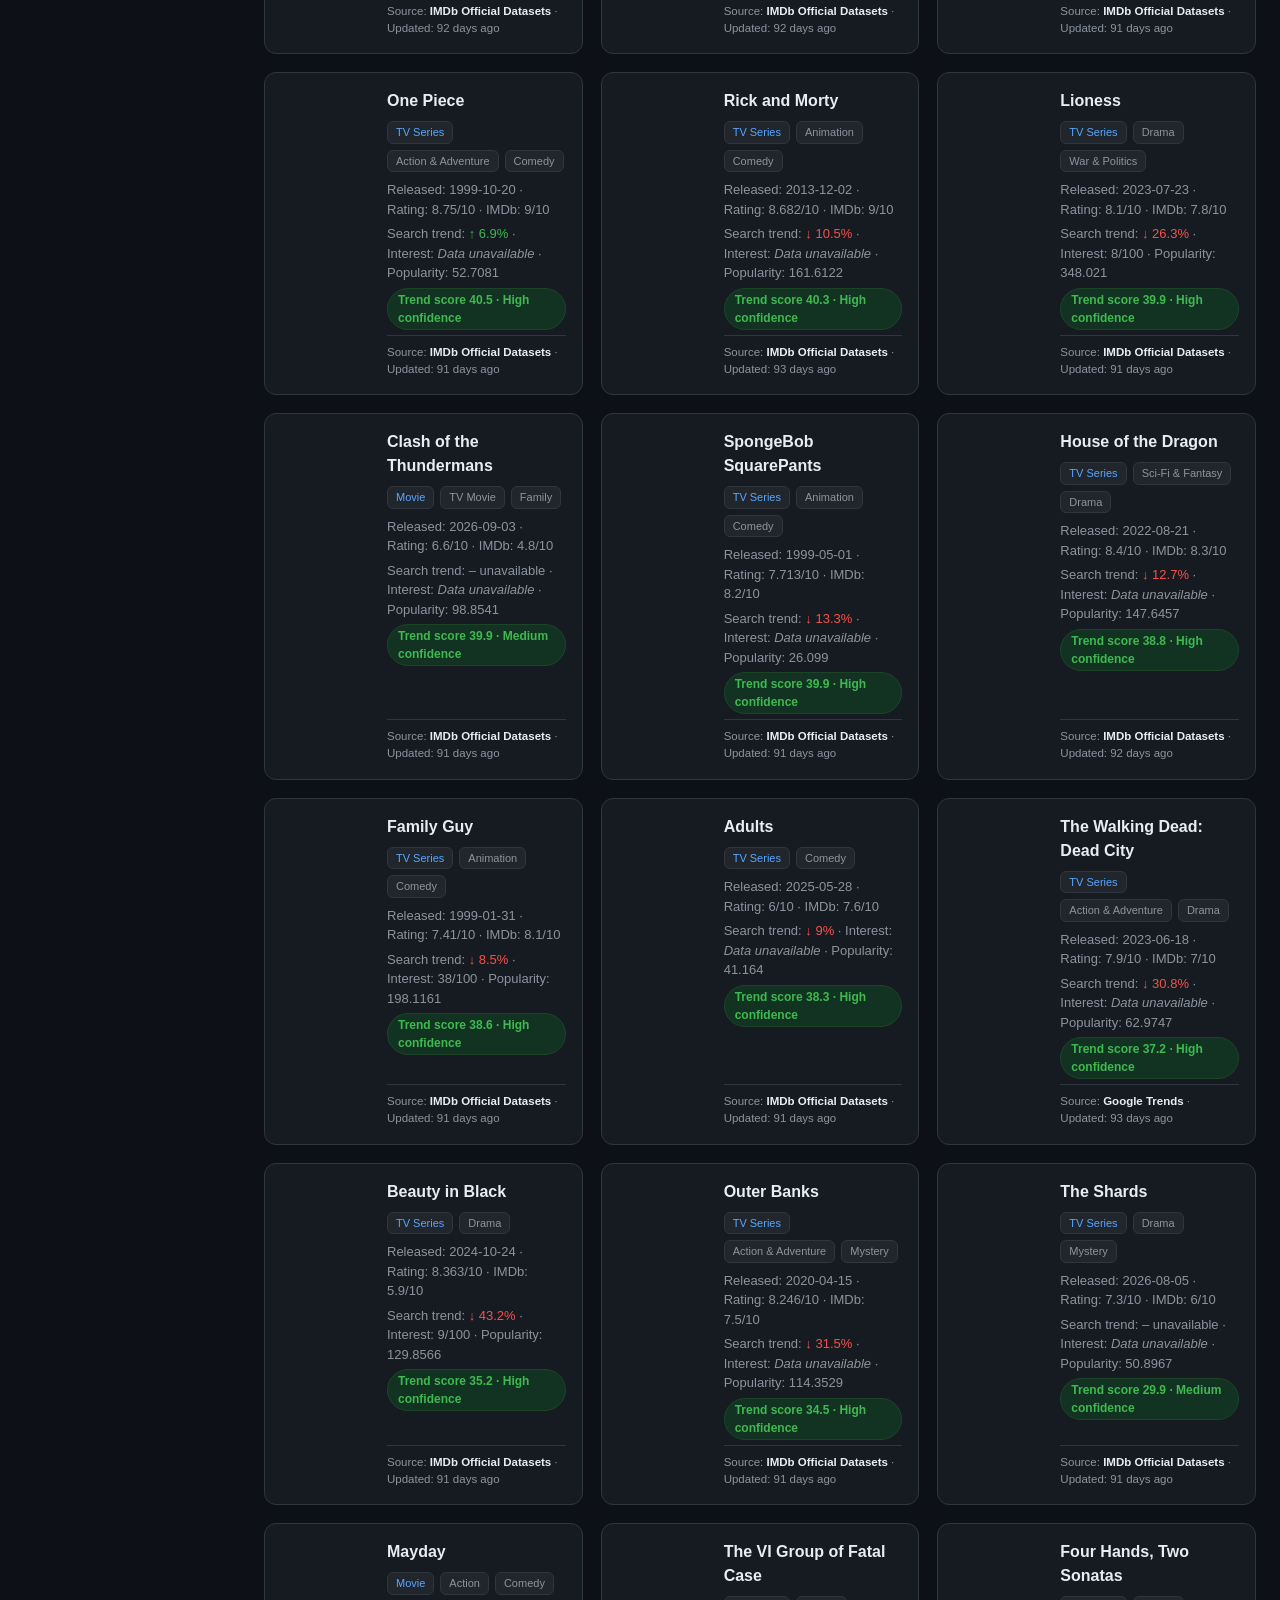
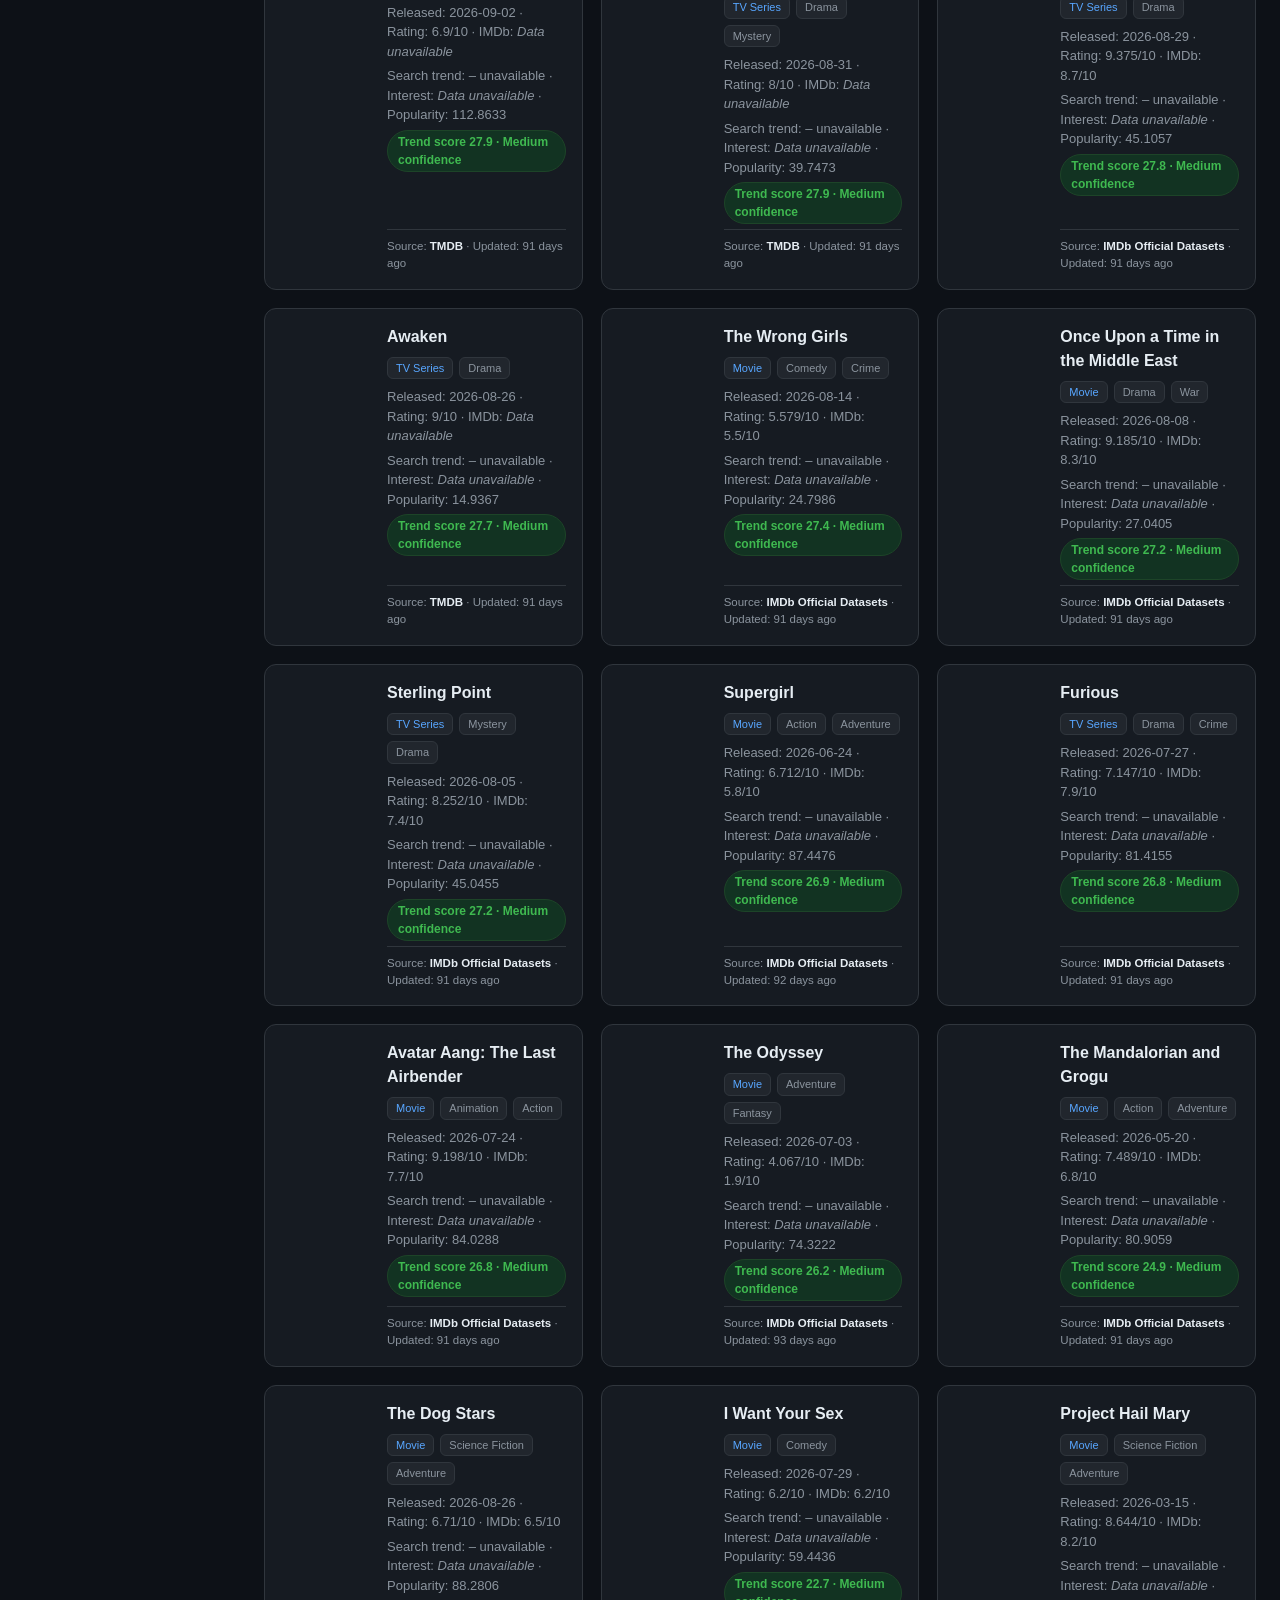
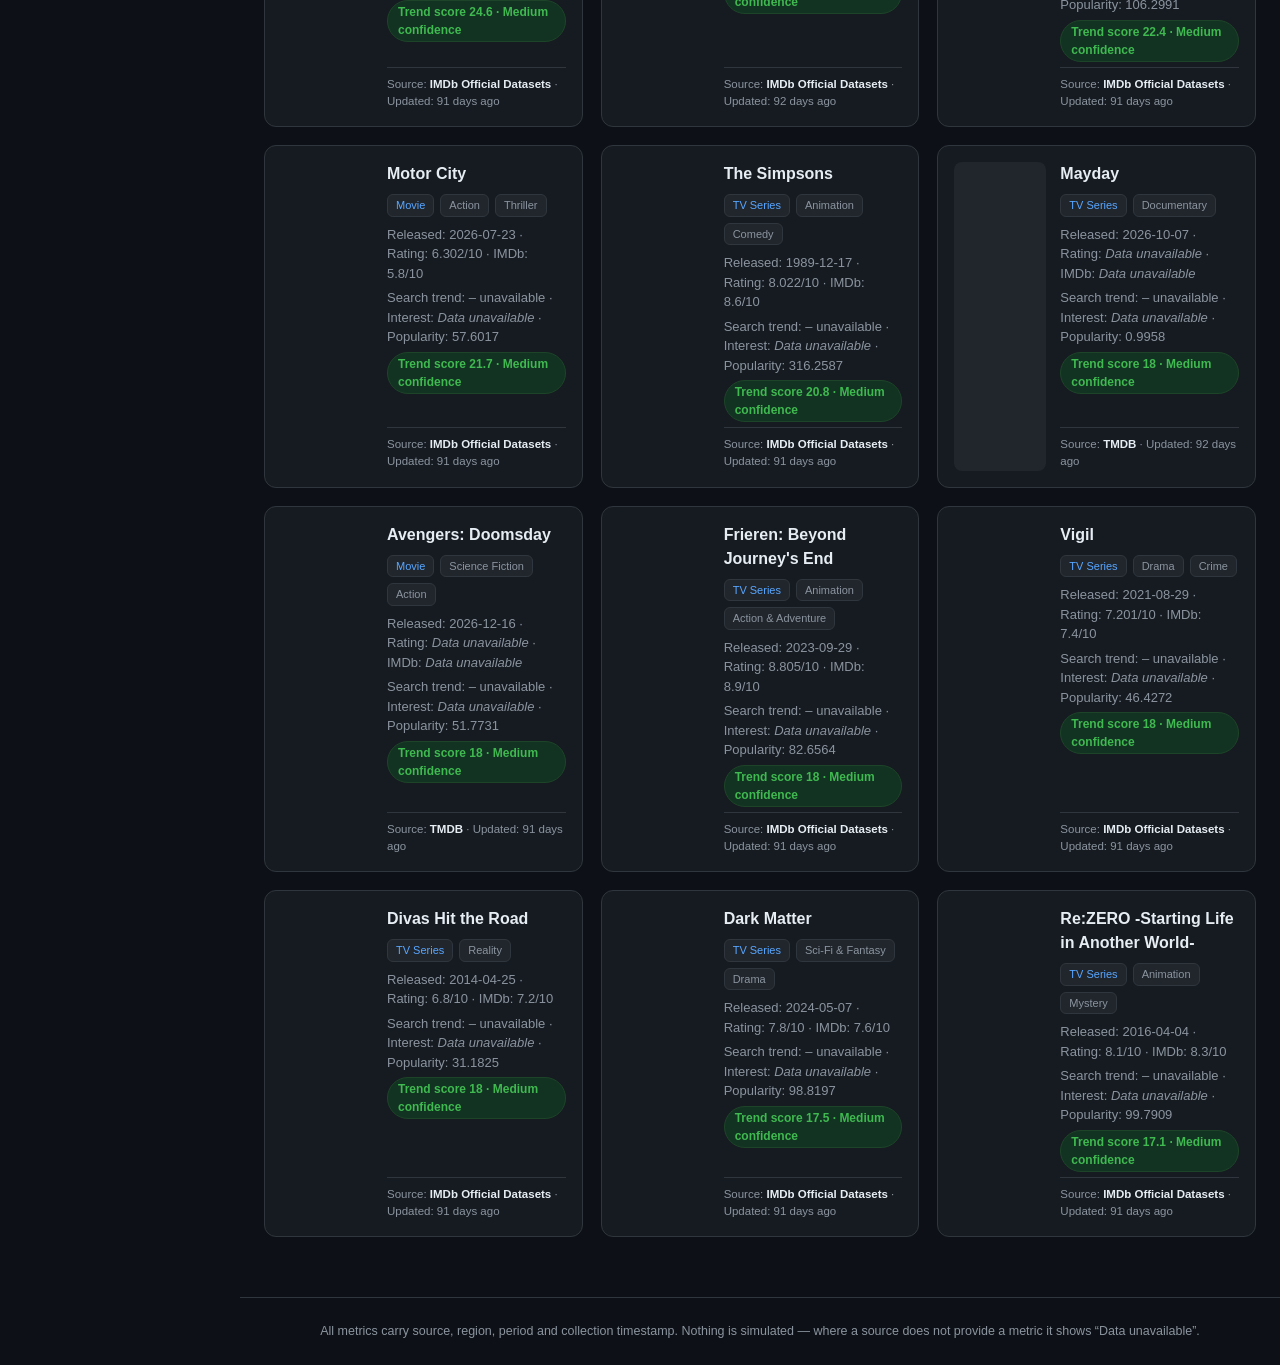
==== commit 944b996b: "region-aware What's Trending: per-country watch availability (TMDB) + rotated Google Trends geo coll" ====
--- a/site/index.html
+++ b/site/index.html
@@ -122,6 +122,12 @@
     <p class="sub">Static snapshot of the live demand-intelligence app. Ranked by documented trend score — momentum over static popularity.</p>
     <div class="sources" id="sources"></div>
     <div class="filters">
+      <button class="pill active" data-r="Global">🌍 Global</button>
+      <button class="pill" data-r="United States">🇺🇸 US</button>
+      <button class="pill" data-r="United Kingdom">🇬🇧 UK</button>
+      <button class="pill" data-r="Germany">🇩🇪 Germany</button>
+      <button class="pill" data-r="India">🇮🇳 India</button>
+      <button class="pill" data-r="Brazil">🇧🇷 Brazil</button>
       <button class="pill active" data-t="all">All</button>
       <button class="pill" data-t="movie">Movies</button>
       <button class="pill" data-t="series">Series</button>
@@ -136,13 +142,20 @@
 <footer>All metrics carry source, region, period and collection timestamp. Nothing is simulated — where a source does not provide a metric it shows “Data unavailable”.</footer>
 </div><!-- /.content -->
 <script>
-let DATA=null, filterType="all";
+let DATA=null, filterType="all", region="Global";
 const esc=s=>String(s??"").replace(/[&<>"]/g,c=>({"&":"&amp;","<":"&lt;",">":"&gt;",'"':"&quot;"}[c]));
 const fmt=(v,s="")=>(v===null||v===undefined)?`<span class="unavail">Data unavailable</span>`:`${v}${s}`;
 const arrow=p=>(p===null||p===undefined)?`<span class="flat">– unavailable</span>`:p>2?`<span class="up">↑ ${p}%</span>`:p<-2?`<span class="down">↓ ${Math.abs(p)}%</span>`:`<span class="flat">→ stable</span>`;
 const ago=ts=>{if(!ts)return"never";const s=(Date.now()-new Date(ts))/1000;return s<3600?`${Math.max(1,Math.round(s/60))} min ago`:s<86400?`${Math.round(s/3600)} hours ago`:`${Math.round(s/86400)} days ago`;};
 const typeBadge=t=>`<span class="badge type">${t==="series"?"TV Series":"Movie"}</span>`;
 
+function regionalLine(t){
+  if(region==="Global")return"";
+  const r=(t.regional||{})[region];
+  if(!r)return`<div class="meta" style="border-left:2px solid var(--accent2);padding-left:8px"><span class="unavail">${esc(region)}: not measured yet</span></div>`;
+  const avail=r.available_on&&r.available_on.length?`Watchable in ${esc(region)}: <b>${esc(r.available_on.join(", "))}</b>`:`<span class="unavail">No subscription provider in ${esc(region)} (per TMDB)</span>`;
+  return `<div class="meta" style="border-left:2px solid var(--accent2);padding-left:8px">${avail} · ${region} search trend: ${arrow(r.search_growth_pct)}</div>`;
+}
 function card(t){
   const poster=t.poster_url?`<img class="poster" src="${esc(t.poster_url)}" loading="lazy" onerror="this.style.visibility='hidden'">`:`<div class="poster"></div>`;
   return `<div class="card" onclick="detail(${t.id})">${poster}<div class="card-body">
@@ -150,6 +163,7 @@
     <div class="badges">${typeBadge(t.type)}${t.genres.slice(0,2).map(g=>`<span class="badge">${esc(g)}</span>`).join("")}</div>
     <div class="meta">Released: ${t.release_date??"unknown"} · Rating: ${fmt(t.rating,"/10")} · IMDb: ${fmt(t.imdb_rating,"/10")}</div>
     <div class="meta">Search trend: ${arrow(t.search_growth_pct)} · Interest: ${fmt(t.search_interest,"/100")} · Popularity: ${fmt(t.popularity)}</div>
+    ${regionalLine(t)}
     <span class="score-pill">Trend score ${t.trend_score} · ${esc(t.confidence)} confidence</span>
     <div class="prov">Source: <b>${esc(Object.values(t.provenance)[0]?.source??"n/a")}</b> · Updated: ${ago(t.last_updated)}</div>
   </div></div>`;
@@ -201,6 +215,10 @@
   document.querySelectorAll(".pill[data-t]").forEach(x=>x.classList.toggle("active",x===p));
   filterType=p.dataset.t; render();
 });
+document.querySelectorAll(".pill[data-r]").forEach(p=>p.onclick=()=>{
+  document.querySelectorAll(".pill[data-r]").forEach(x=>x.classList.toggle("active",x===p));
+  region=p.dataset.r; render();
+});
 fetch("data.json").then(r=>r.json()).then(d=>{
   DATA=d;
   document.getElementById("snapchip").textContent=`static snapshot · generated ${ago(d.generated_at)}`;
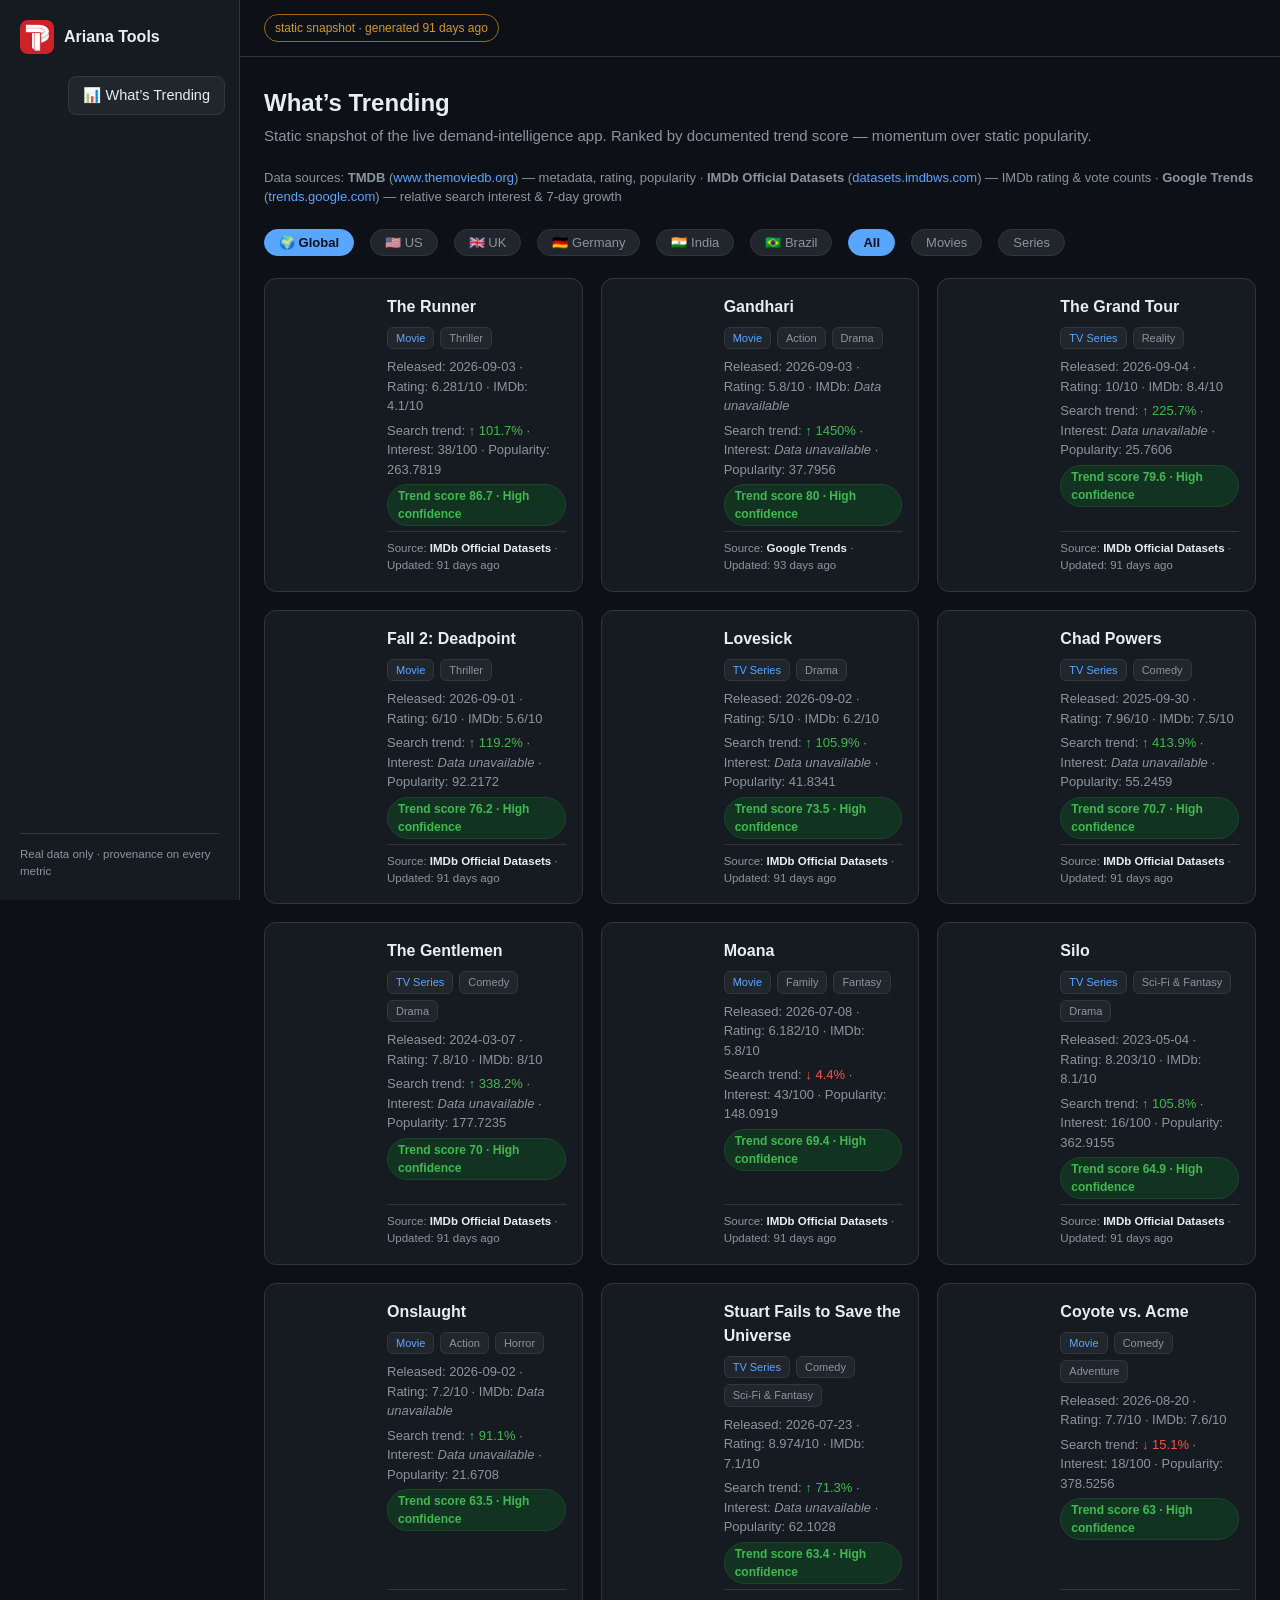
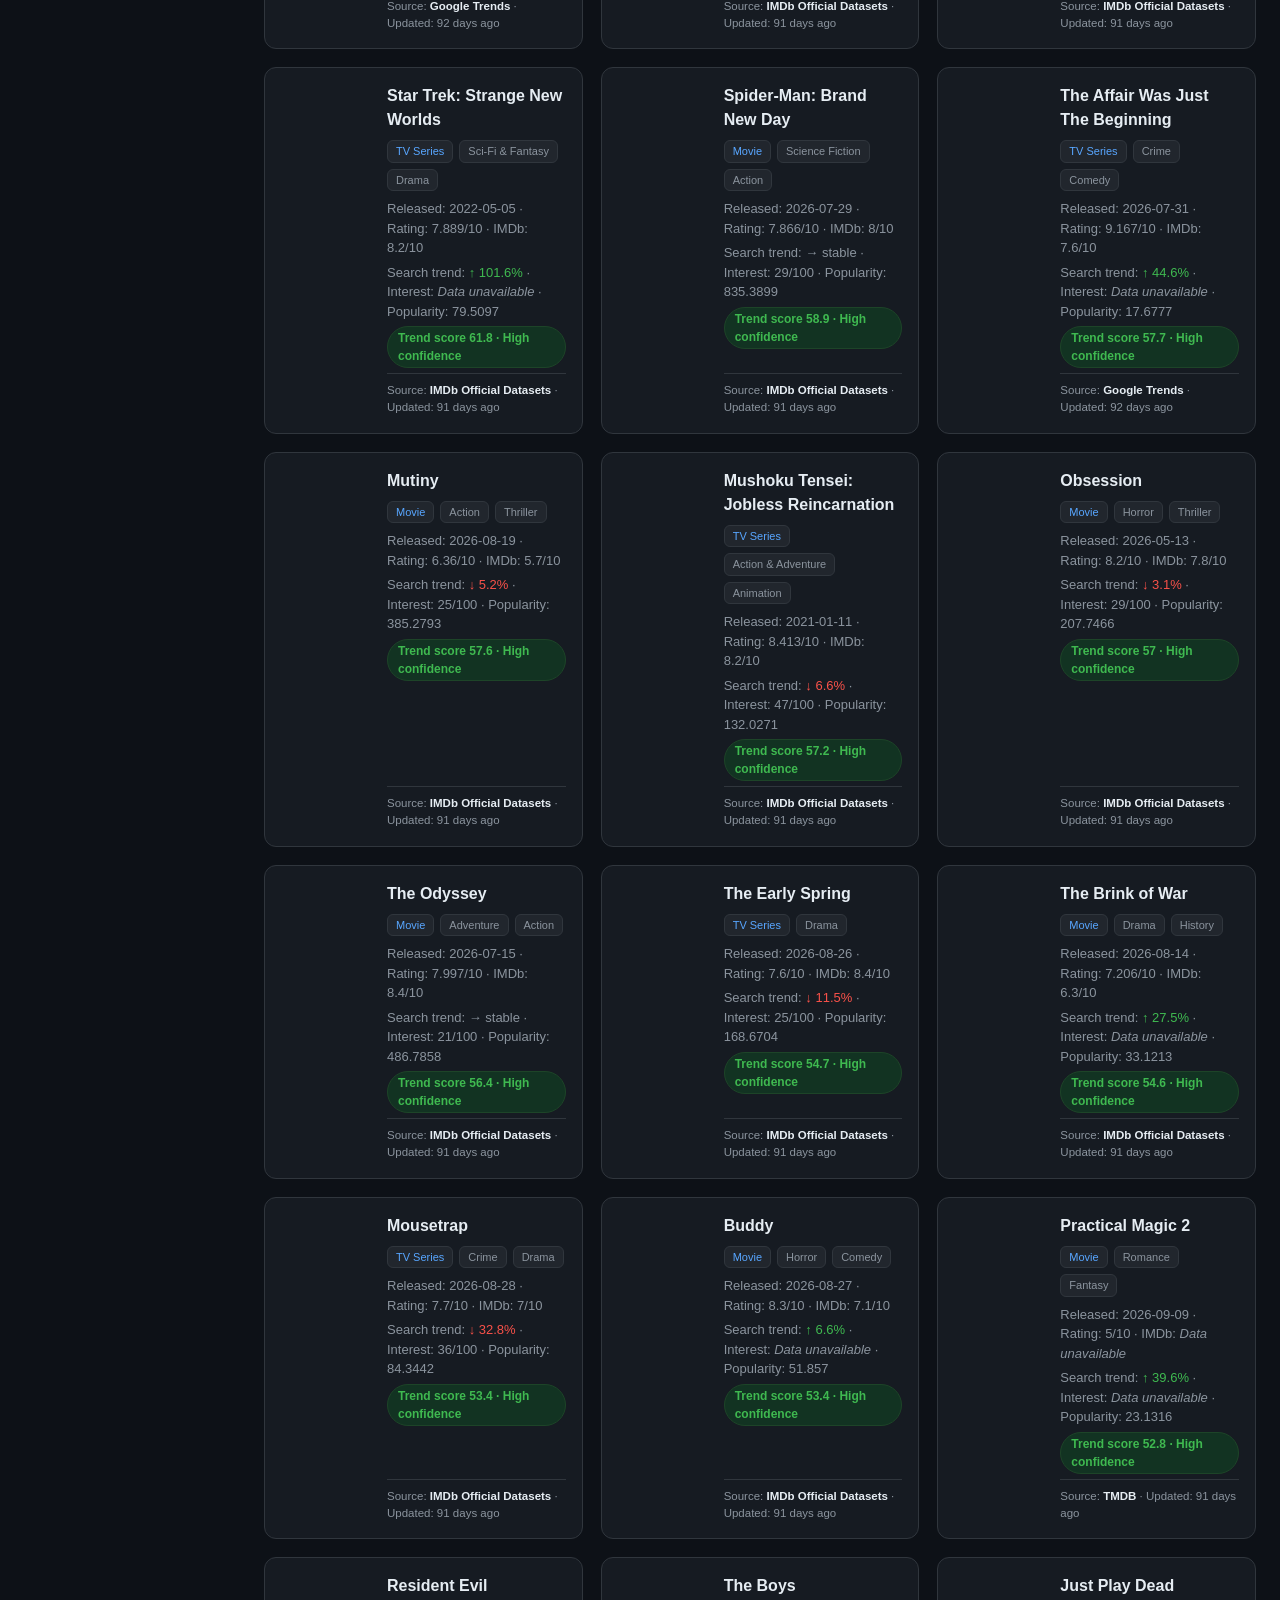
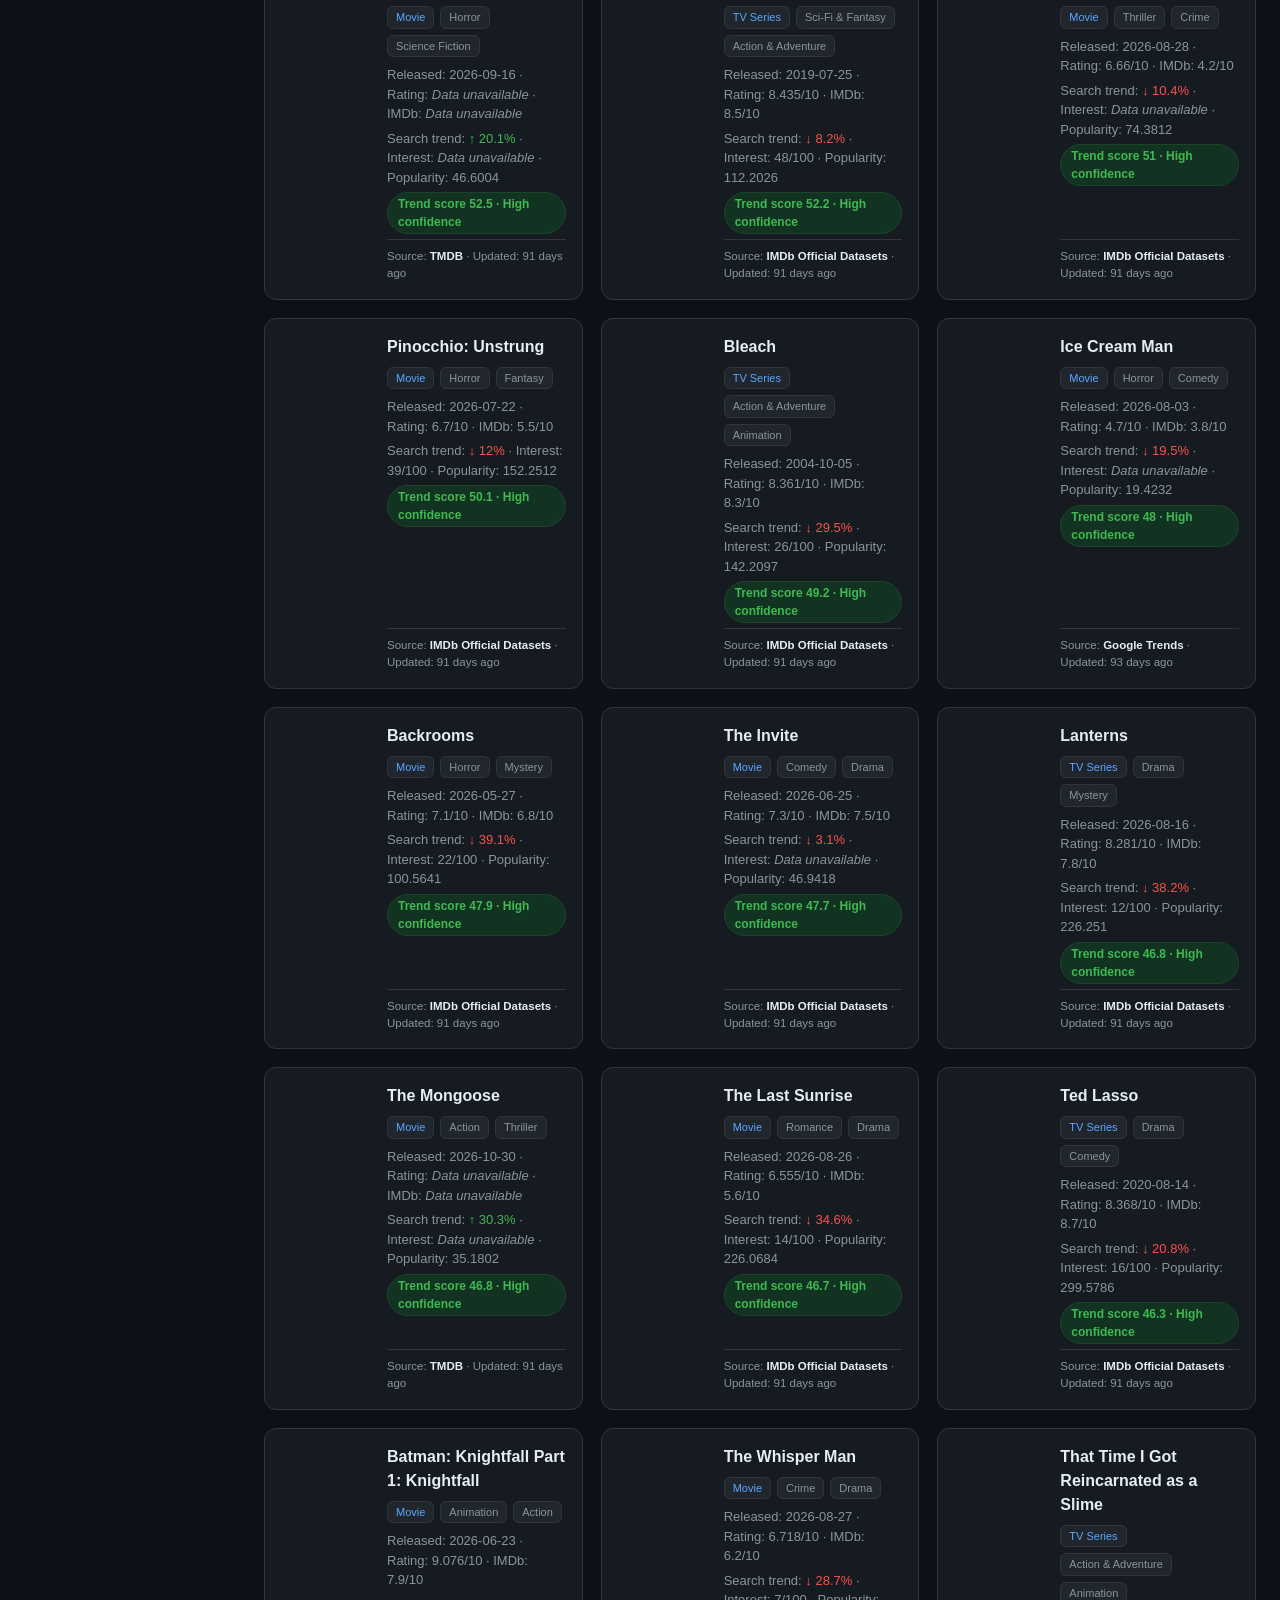
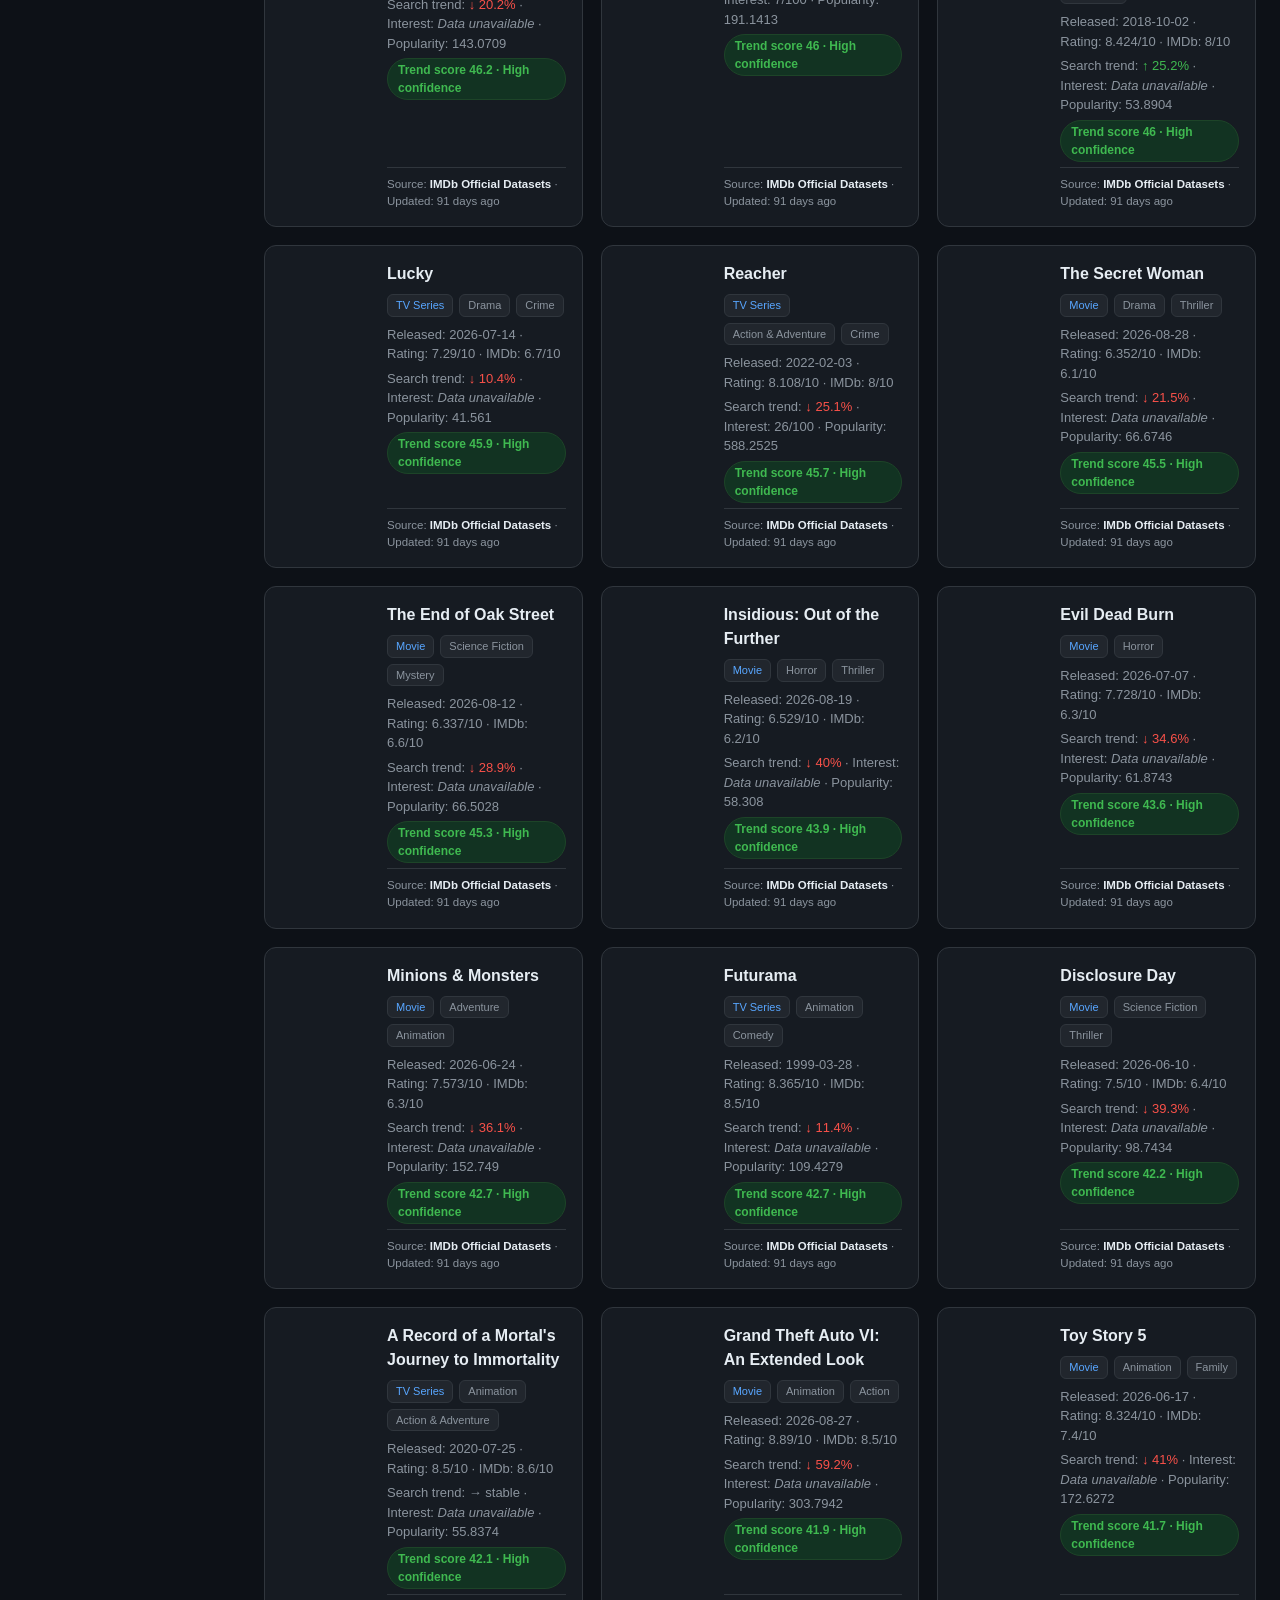
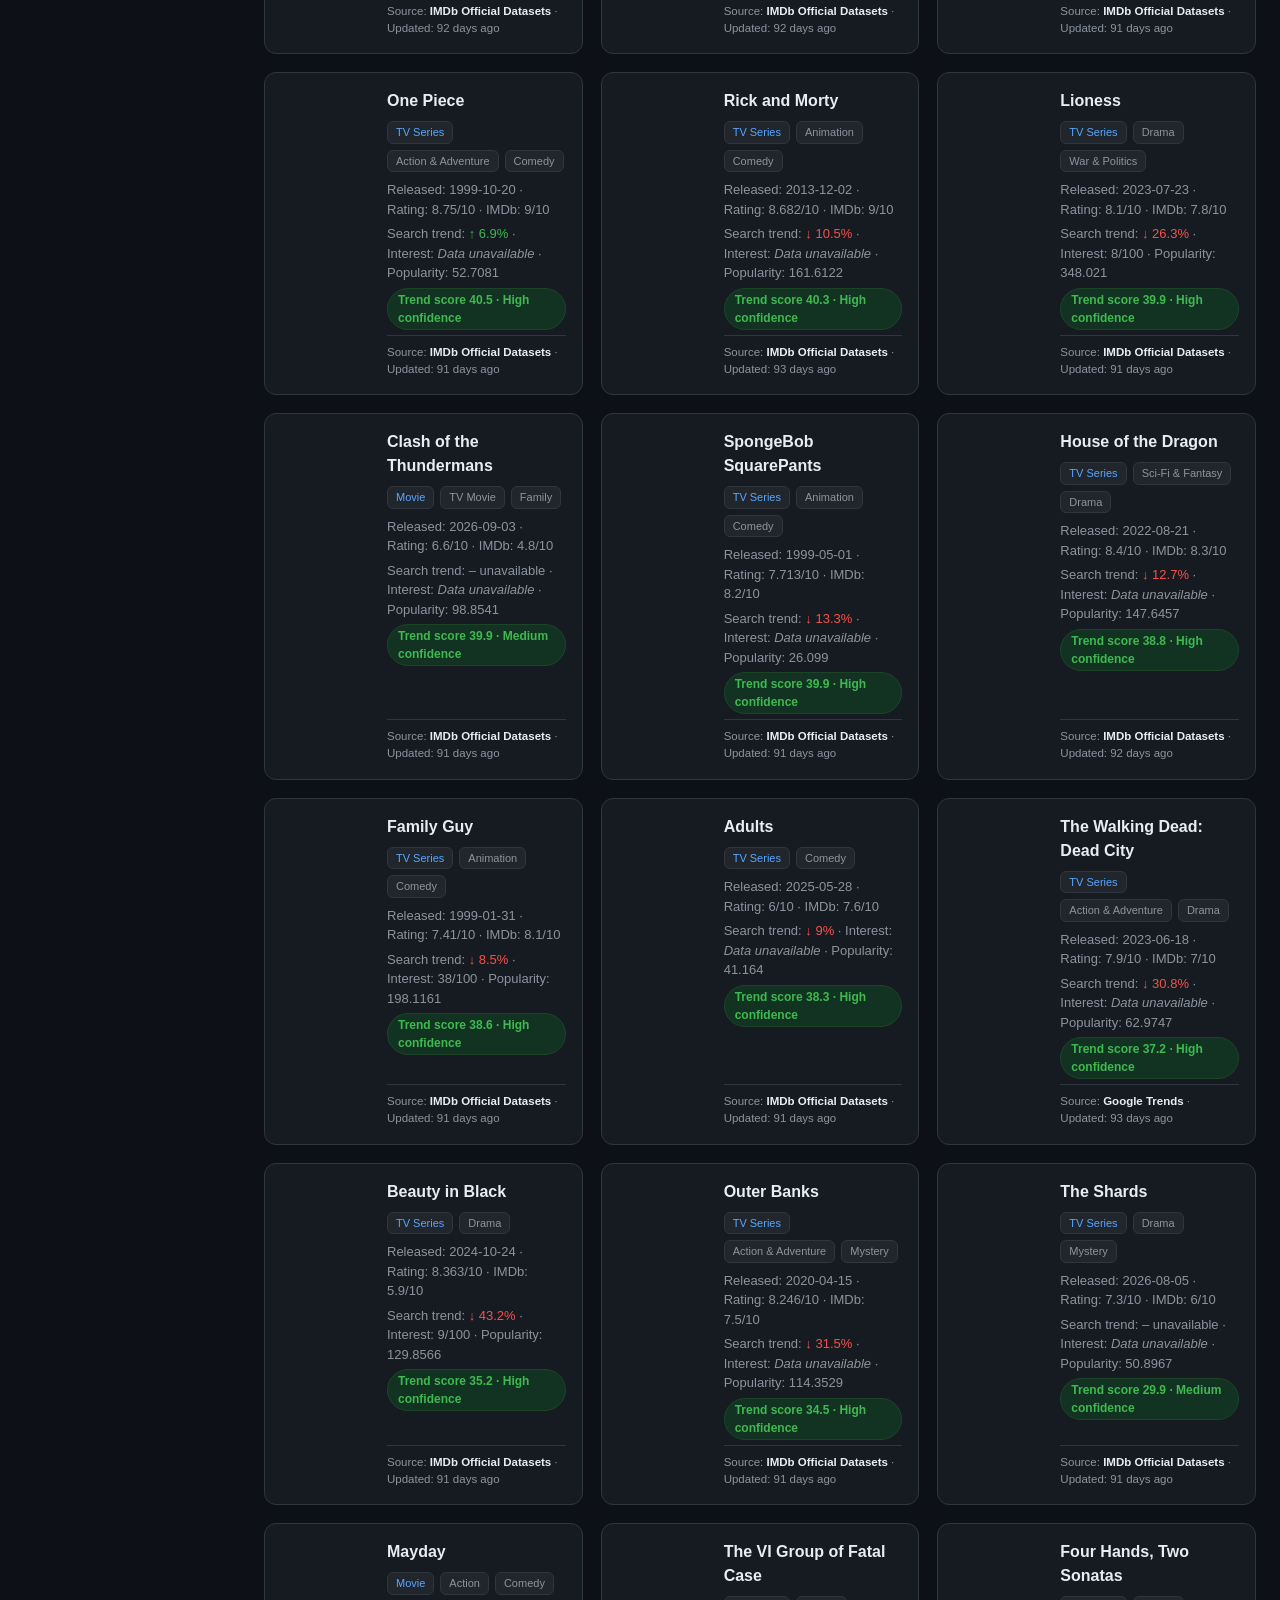
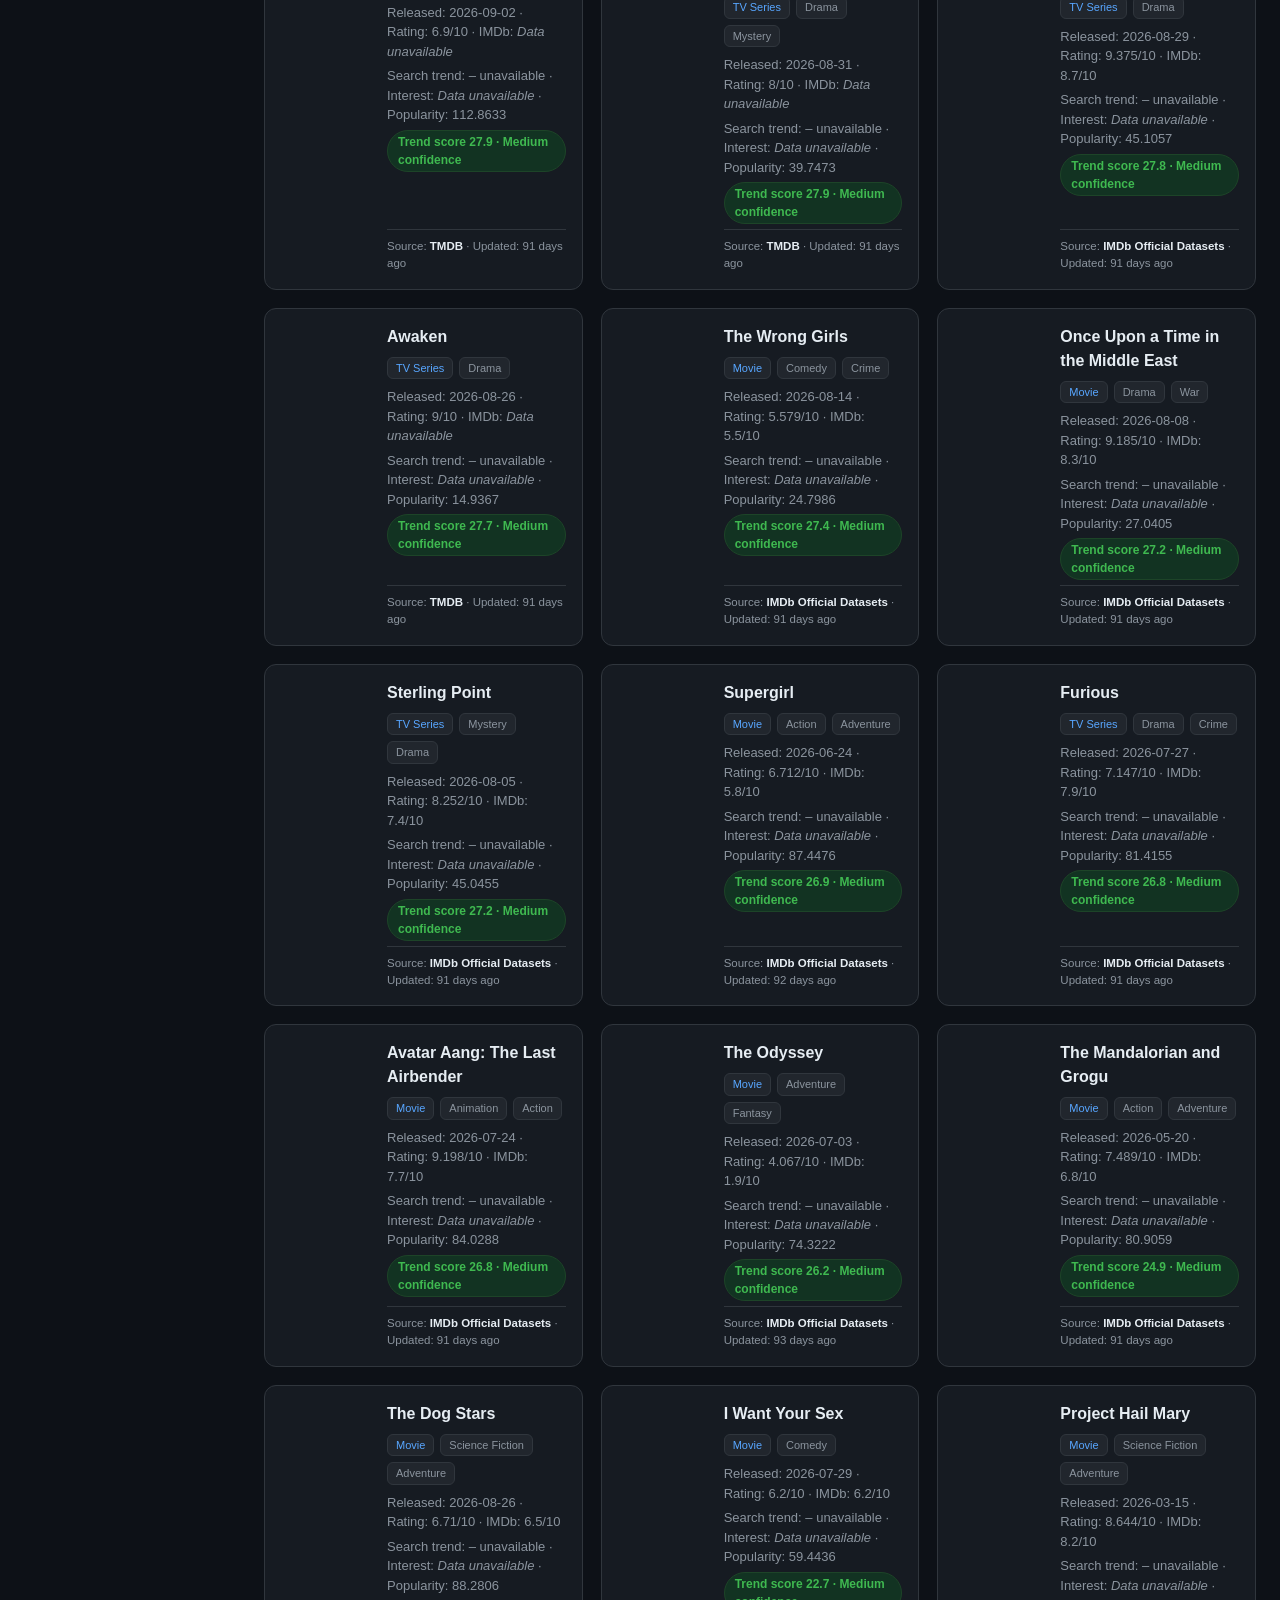
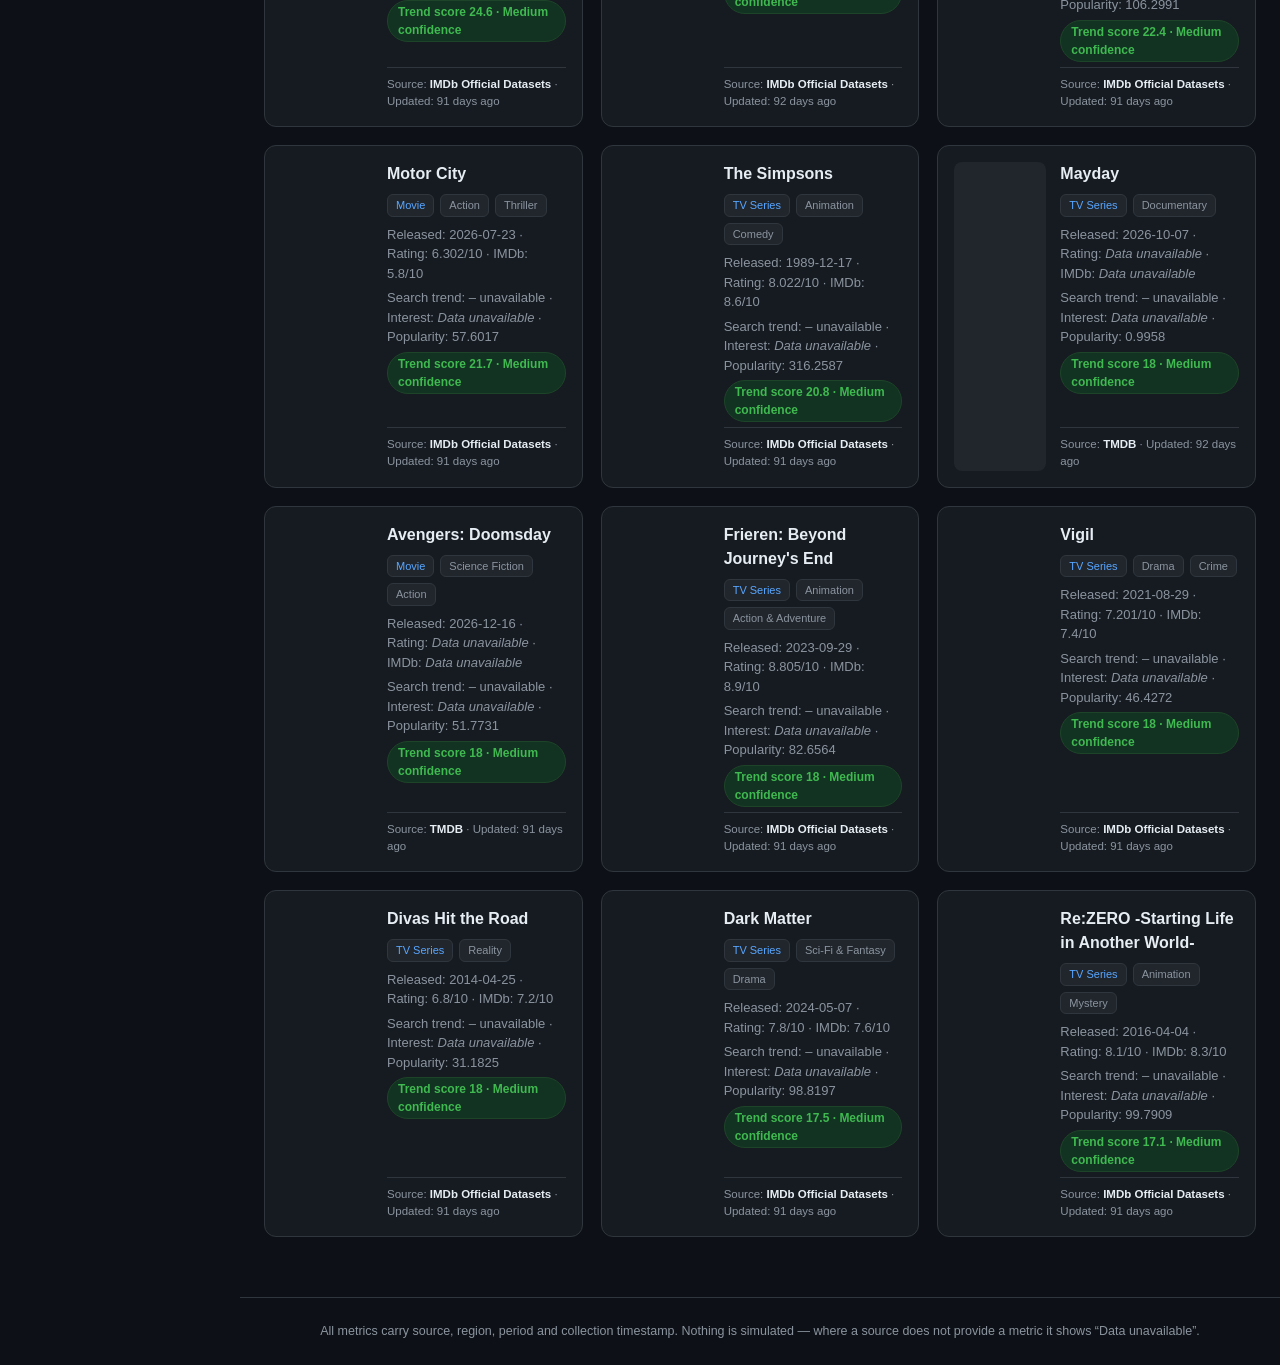
==== commit cf0d2544: "regional ranking for What's Trending: batched Trends collection (5 titles/call + 429 backoff + circu" ====
--- a/site/index.html
+++ b/site/index.html
@@ -170,6 +170,12 @@
 }
 function render(){
   const list=DATA.titles.filter(t=>filterType==="all"||t.type===filterType);
+  if(region!=="Global"){
+    // regional ranking: measured growth in country first, then watchable, then global score
+    const rk=t=>{const r=(t.regional||{})[region]||{};const g=r.search_growth_pct;
+      return (g!==null&&g!==undefined?1:0)*4 + (g??-1e9) + (r.available_on?0.5:0);};
+    list.sort((a,b)=>rk(b)-rk(a));
+  }
   document.getElementById("grid").innerHTML=list.map(card).join("")||`<p class="sub">No titles.</p>`;
   document.getElementById("ilist").innerHTML=list.map(t=>{
     const s=(t.history||[]).map(h=>h.search_interest).filter(v=>v!=null);
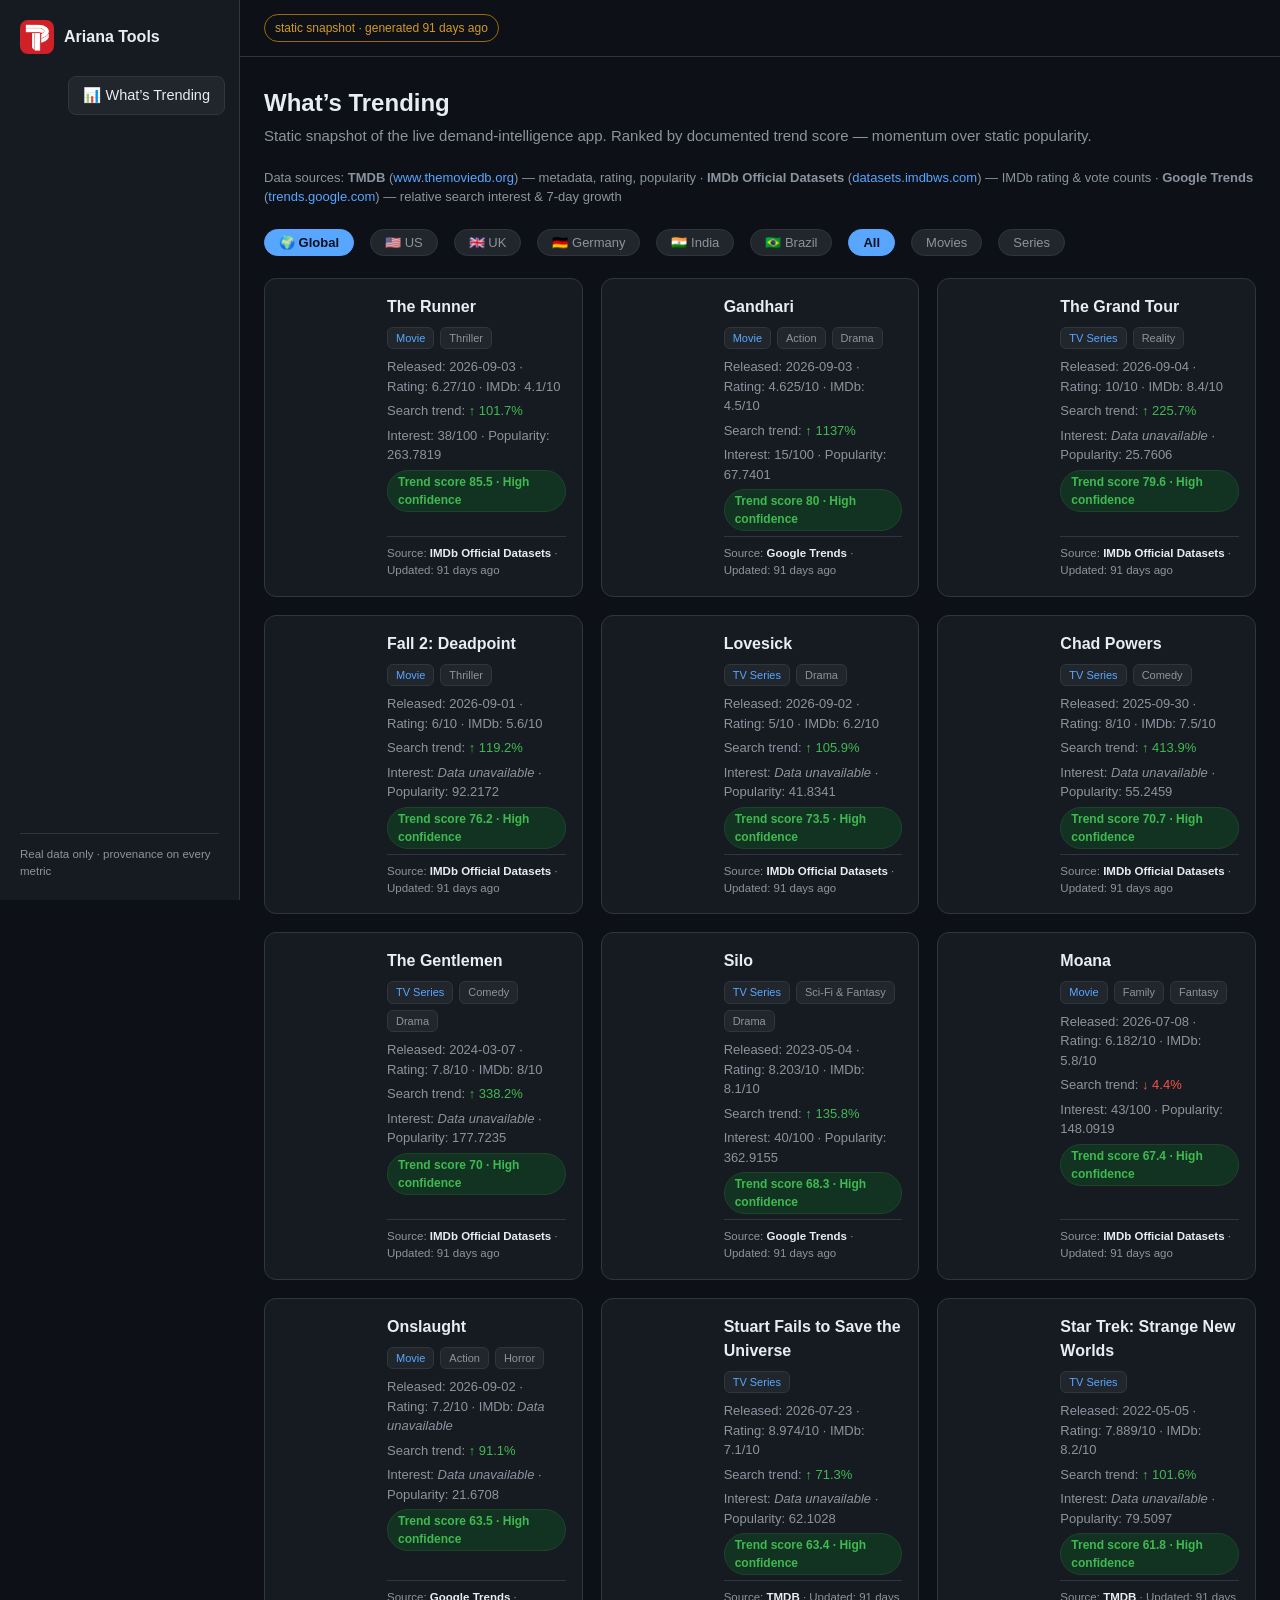
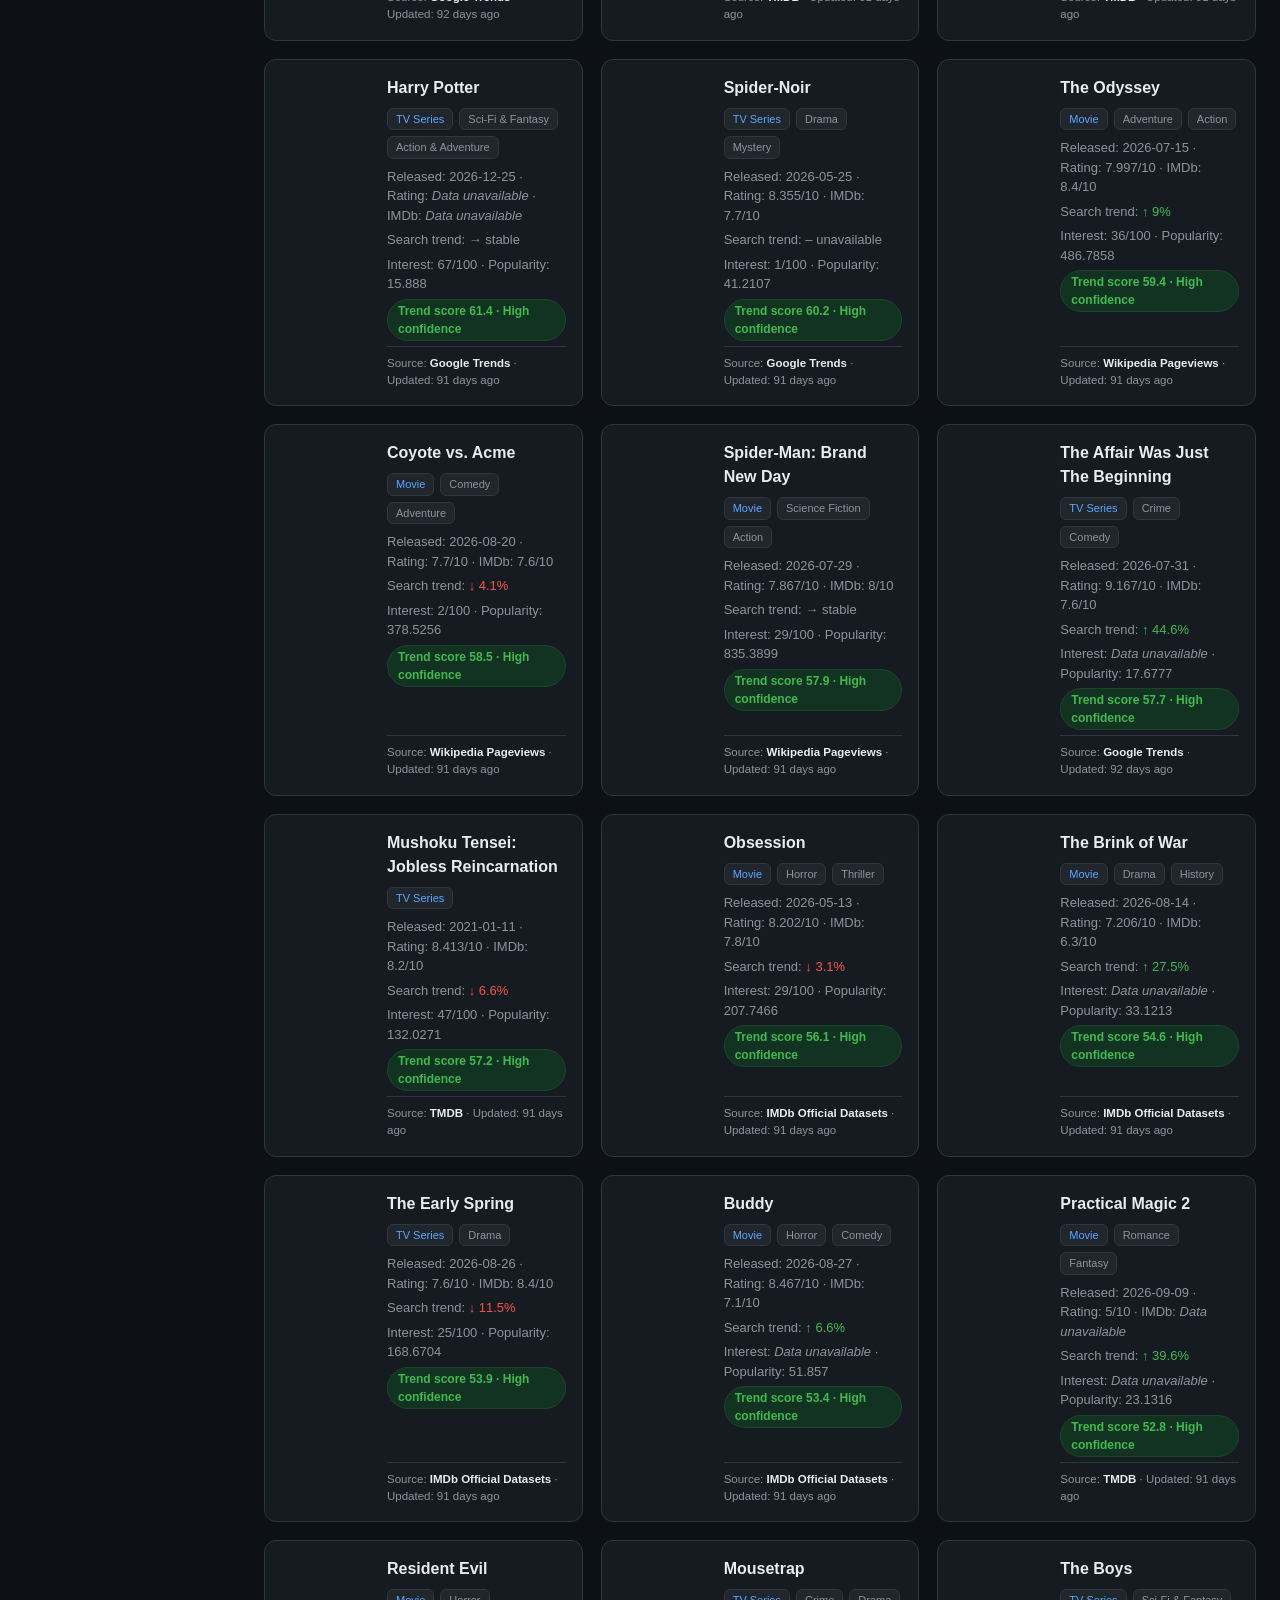
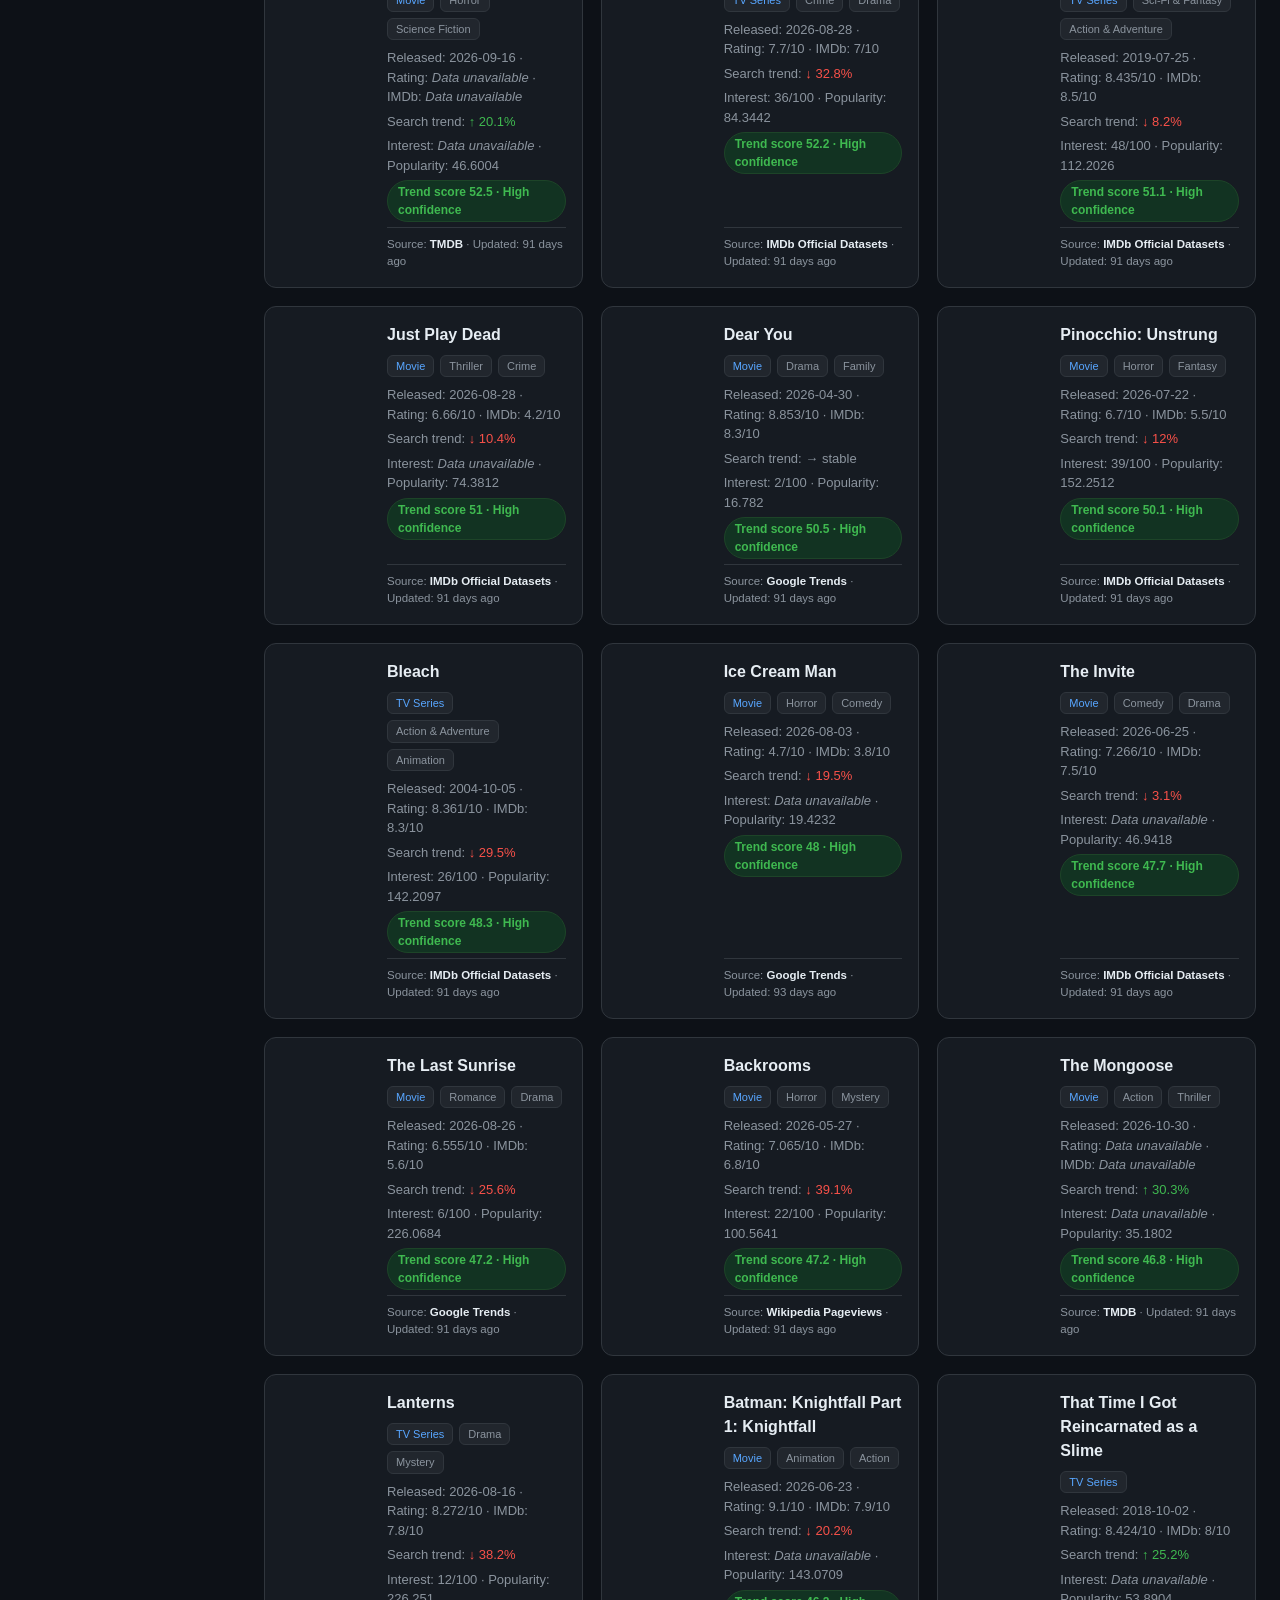
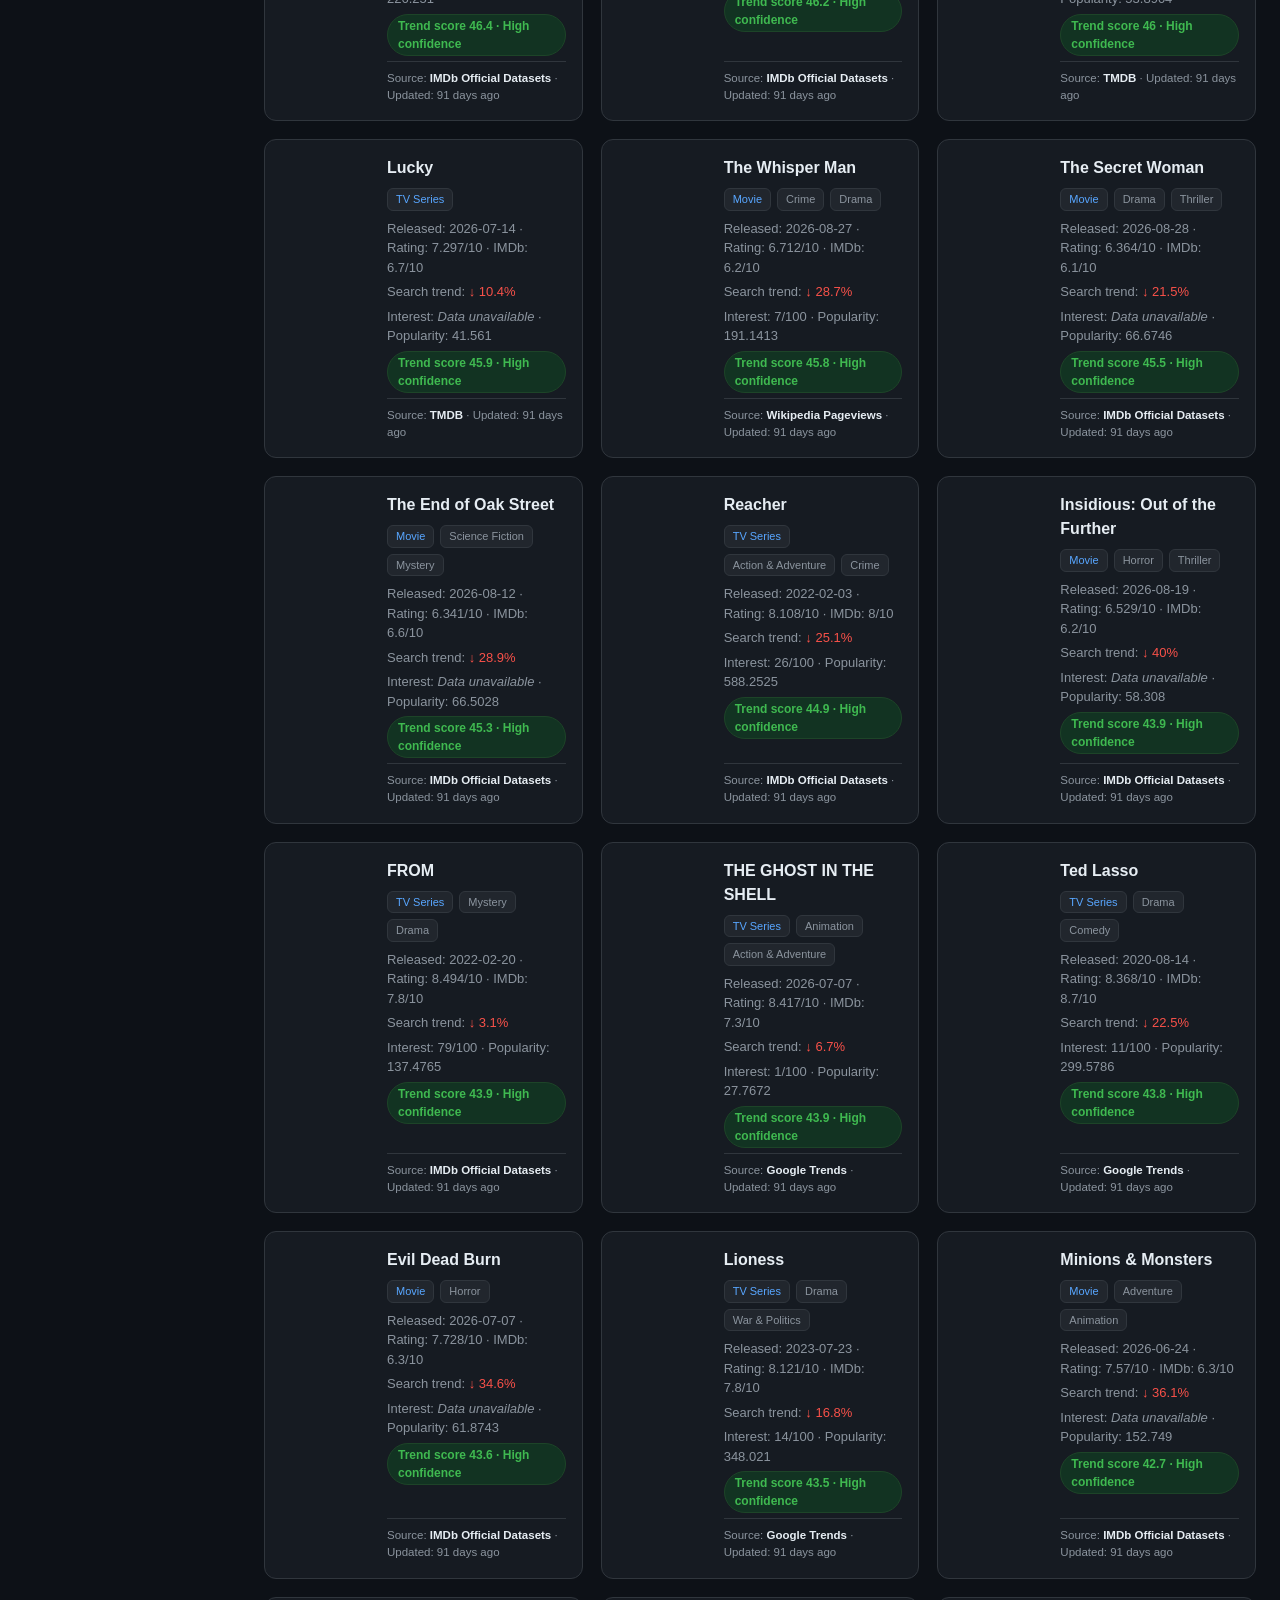
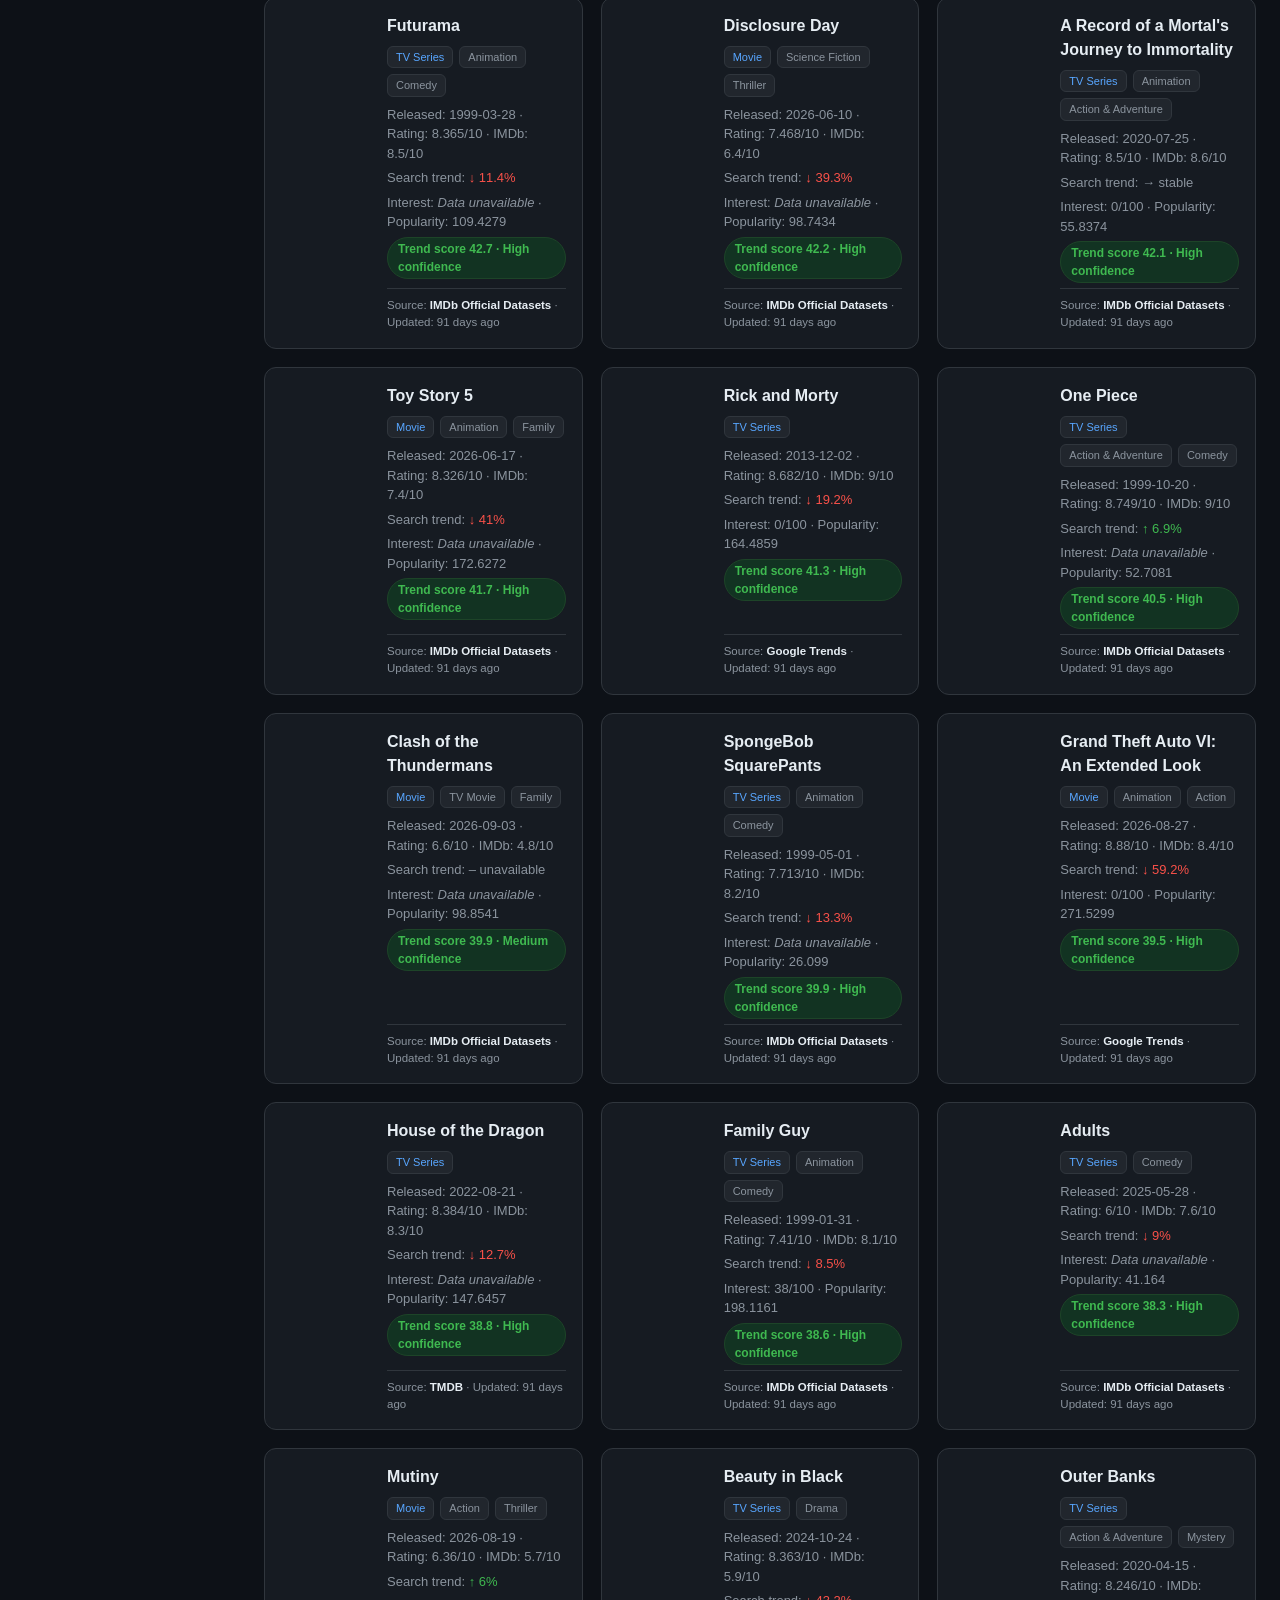
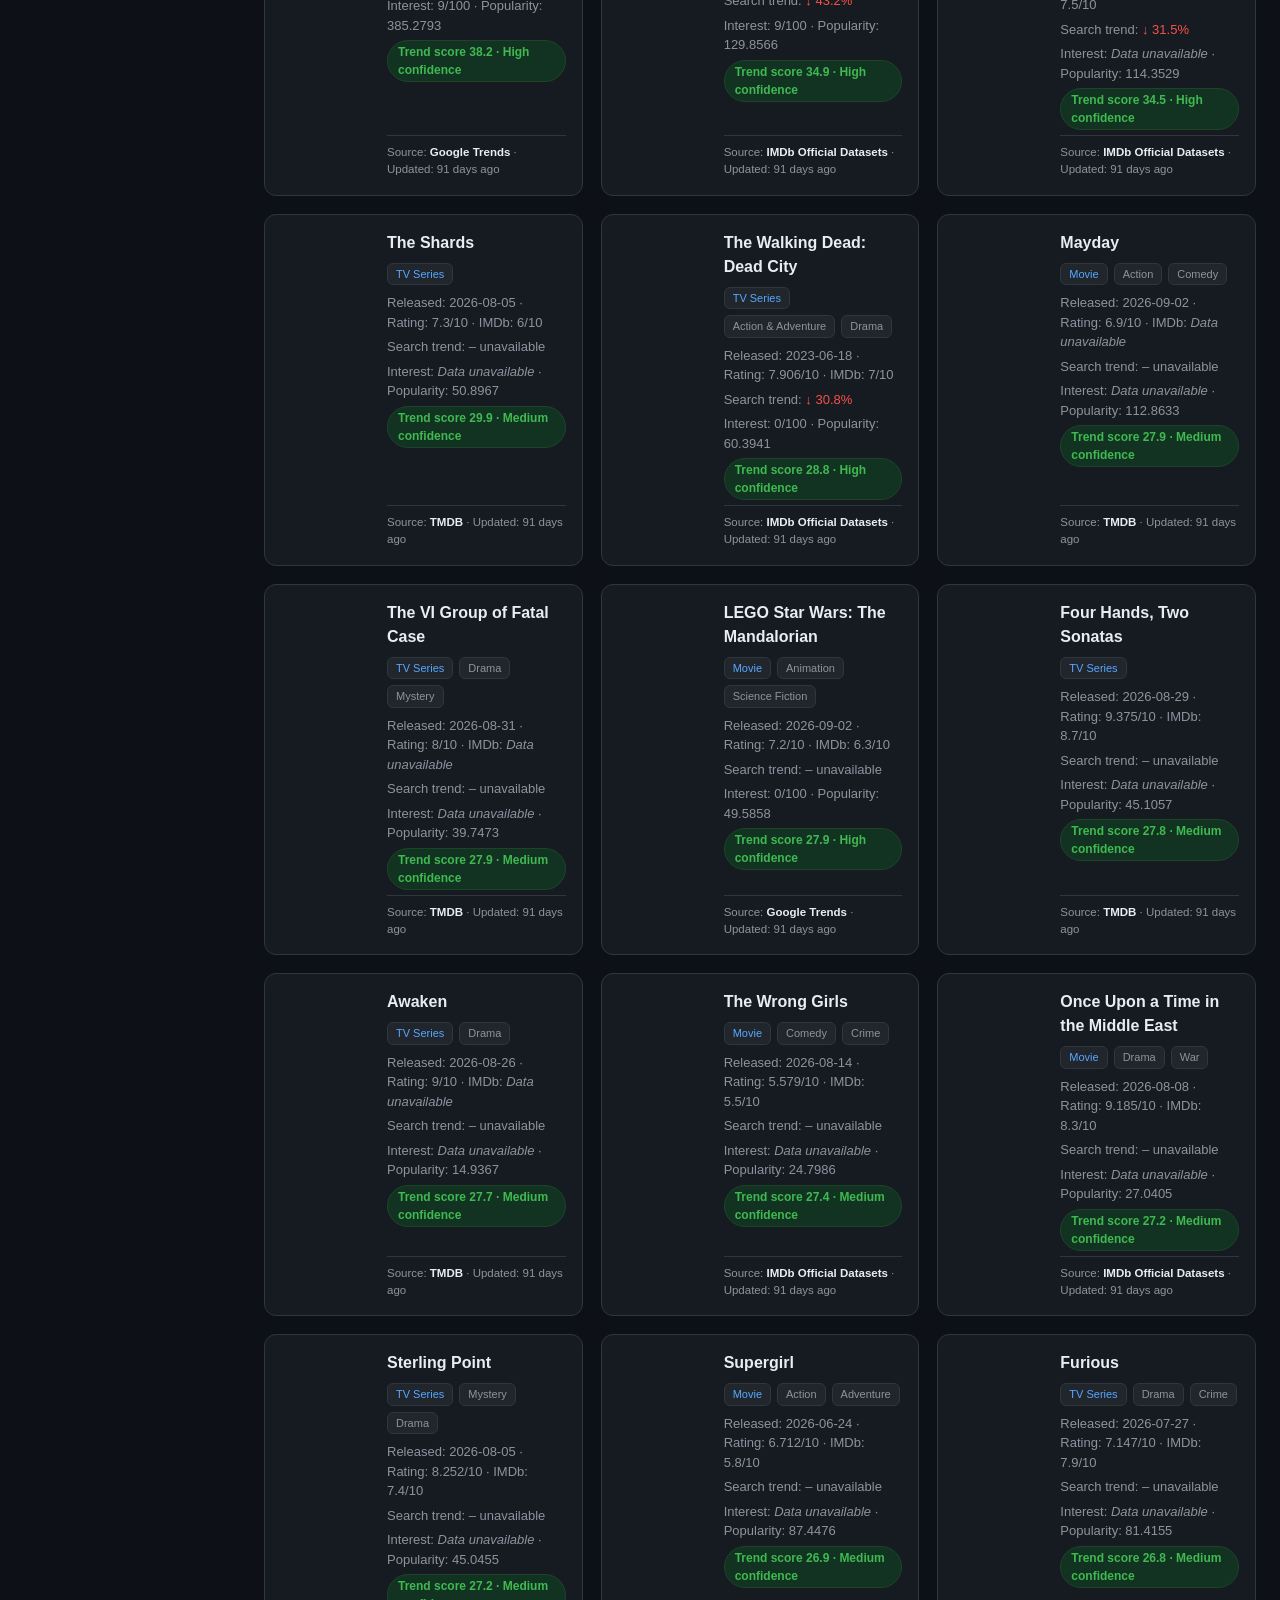
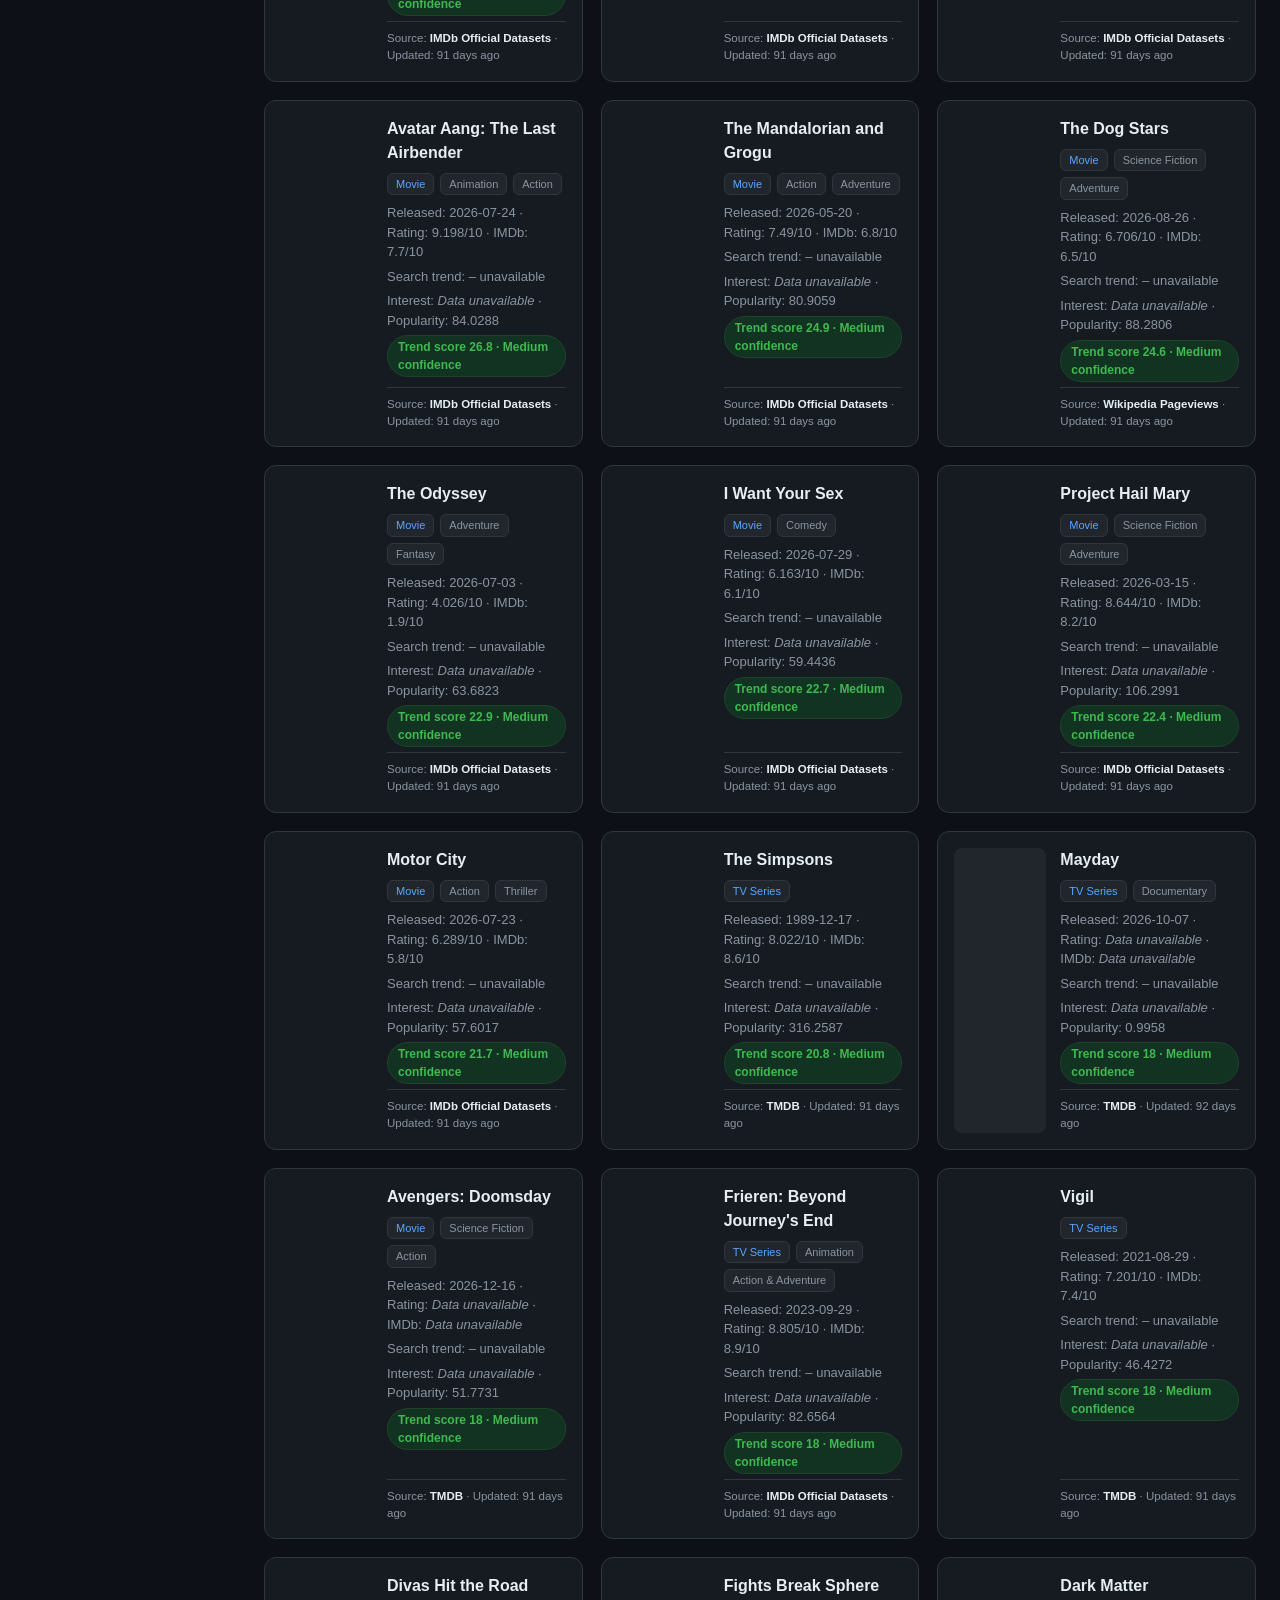
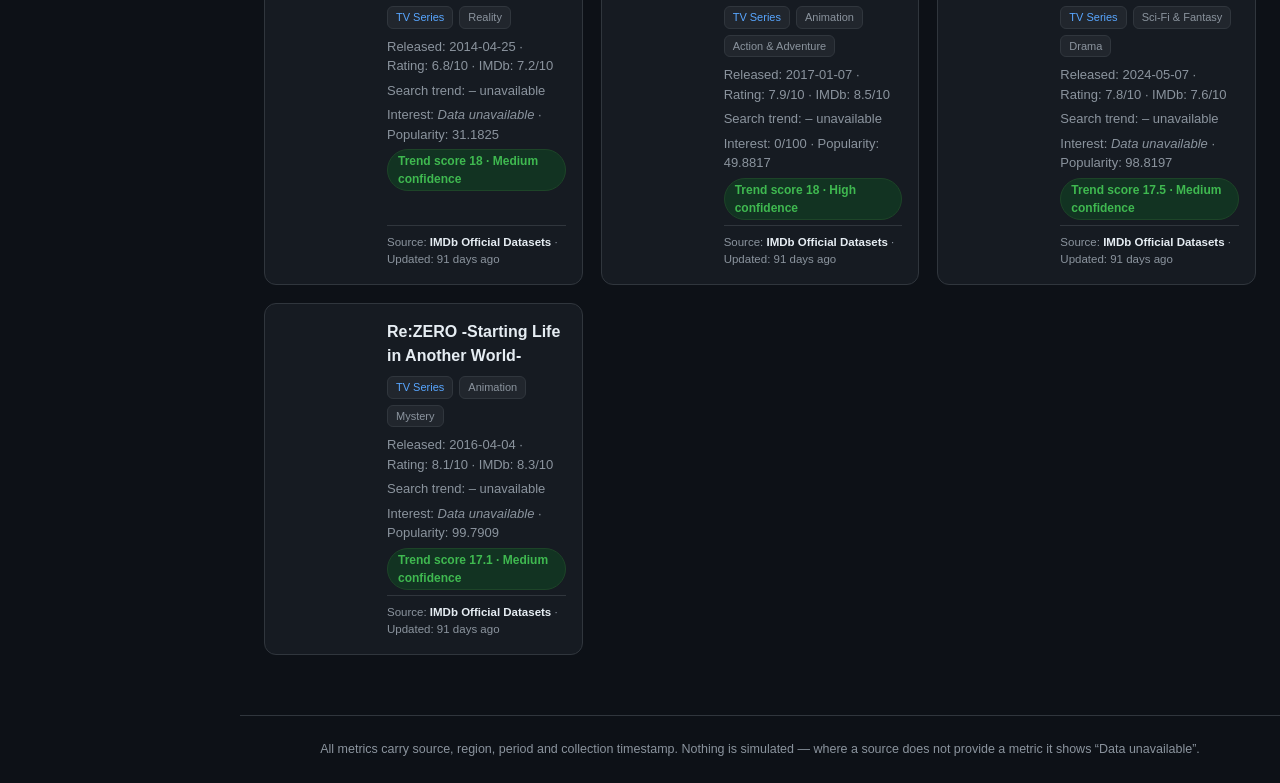
==== commit 64f88bc6: "add Wikipedia Pageviews provider (official Wikimedia API): absolute weekly views + growth as third i" ====
--- a/site/index.html
+++ b/site/index.html
@@ -162,7 +162,8 @@
     <div class="card-title">${esc(t.title)}</div>
     <div class="badges">${typeBadge(t.type)}${t.genres.slice(0,2).map(g=>`<span class="badge">${esc(g)}</span>`).join("")}</div>
     <div class="meta">Released: ${t.release_date??"unknown"} · Rating: ${fmt(t.rating,"/10")} · IMDb: ${fmt(t.imdb_rating,"/10")}</div>
-    <div class="meta">Search trend: ${arrow(t.search_growth_pct)} · Interest: ${fmt(t.search_interest,"/100")} · Popularity: ${fmt(t.popularity)}</div>
+    <div class="meta">Search trend: ${arrow(t.search_growth_pct)}${(t.wiki_views_7d??null)!==null?` · Wikipedia: ${Number(t.wiki_views_7d).toLocaleString("en-US")} views/wk ${arrow(t.wiki_views_growth_pct)}`:""}</div>
+    <div class="meta">Interest: ${fmt(t.search_interest,"/100")} · Popularity: ${fmt(t.popularity)}</div>
     ${regionalLine(t)}
     <span class="score-pill">Trend score ${t.trend_score} · ${esc(t.confidence)} confidence</span>
     <div class="prov">Source: <b>${esc(Object.values(t.provenance)[0]?.source??"n/a")}</b> · Updated: ${ago(t.last_updated)}</div>
